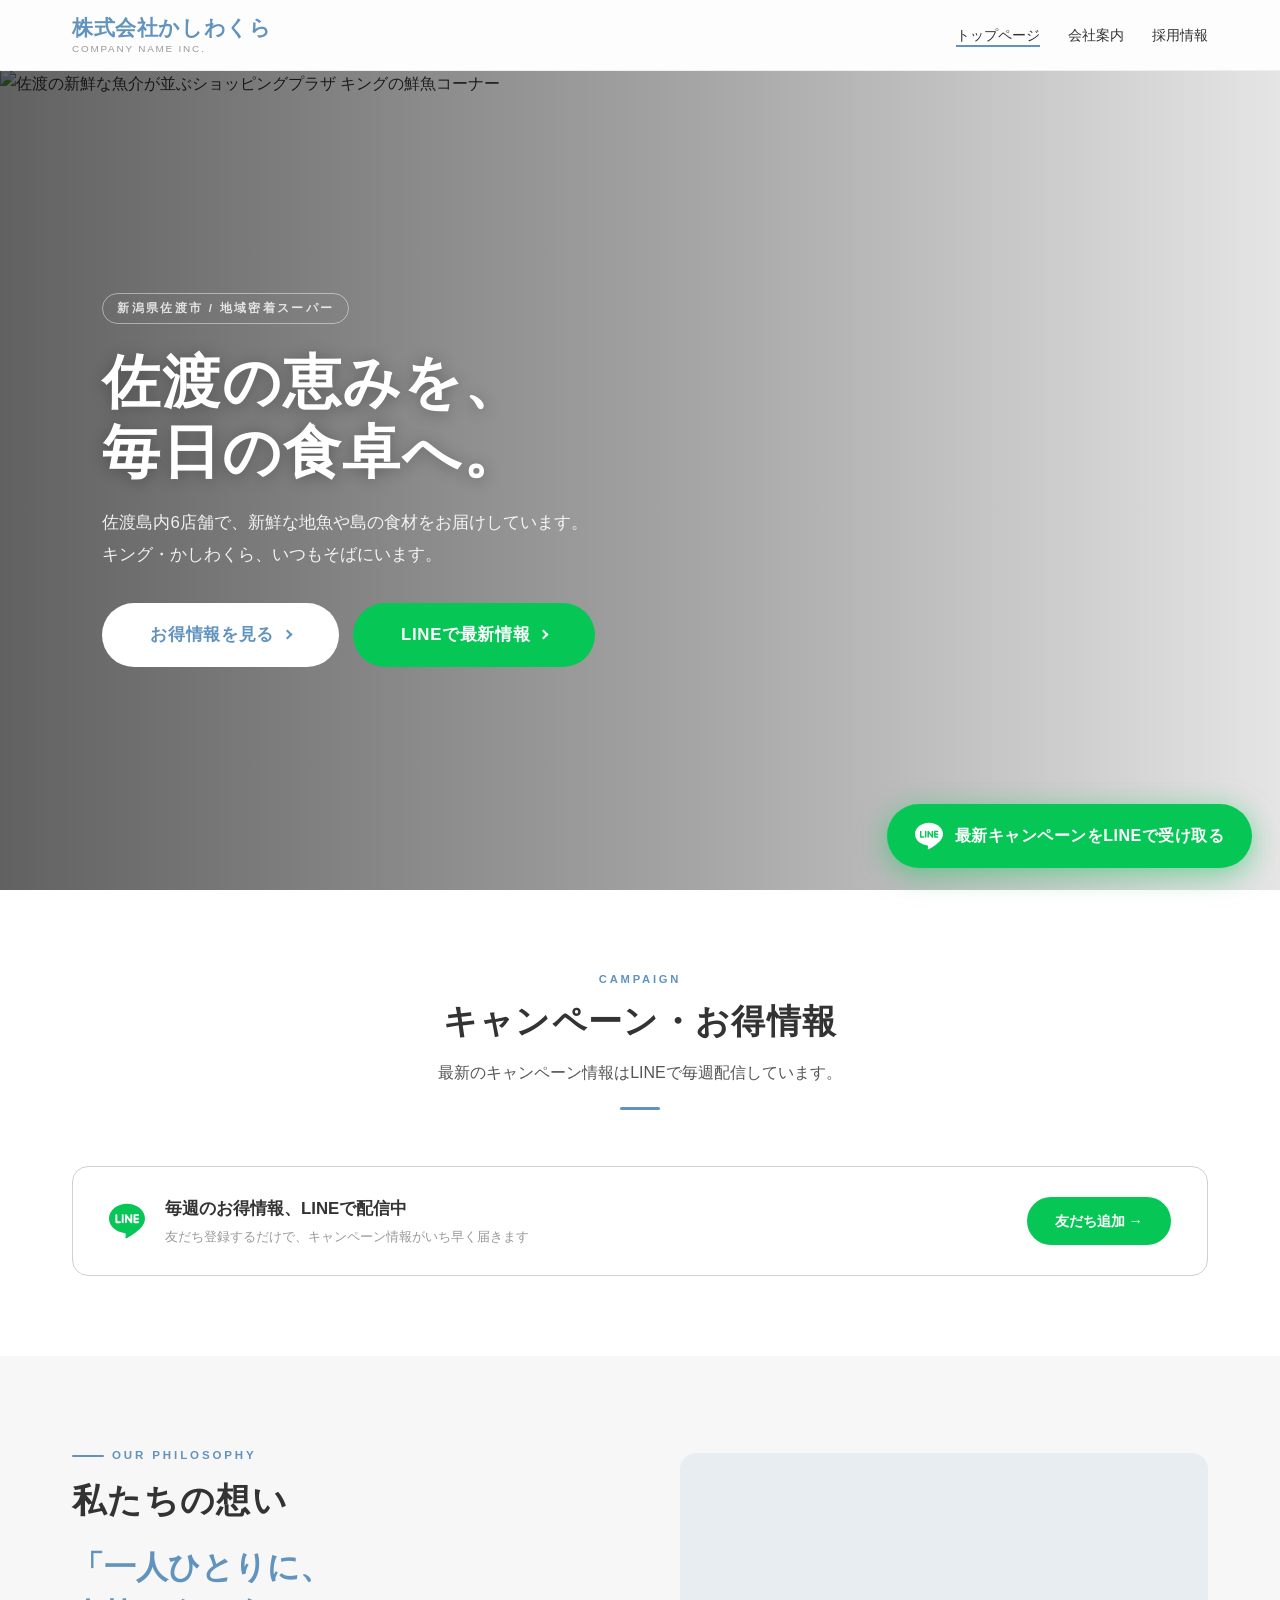
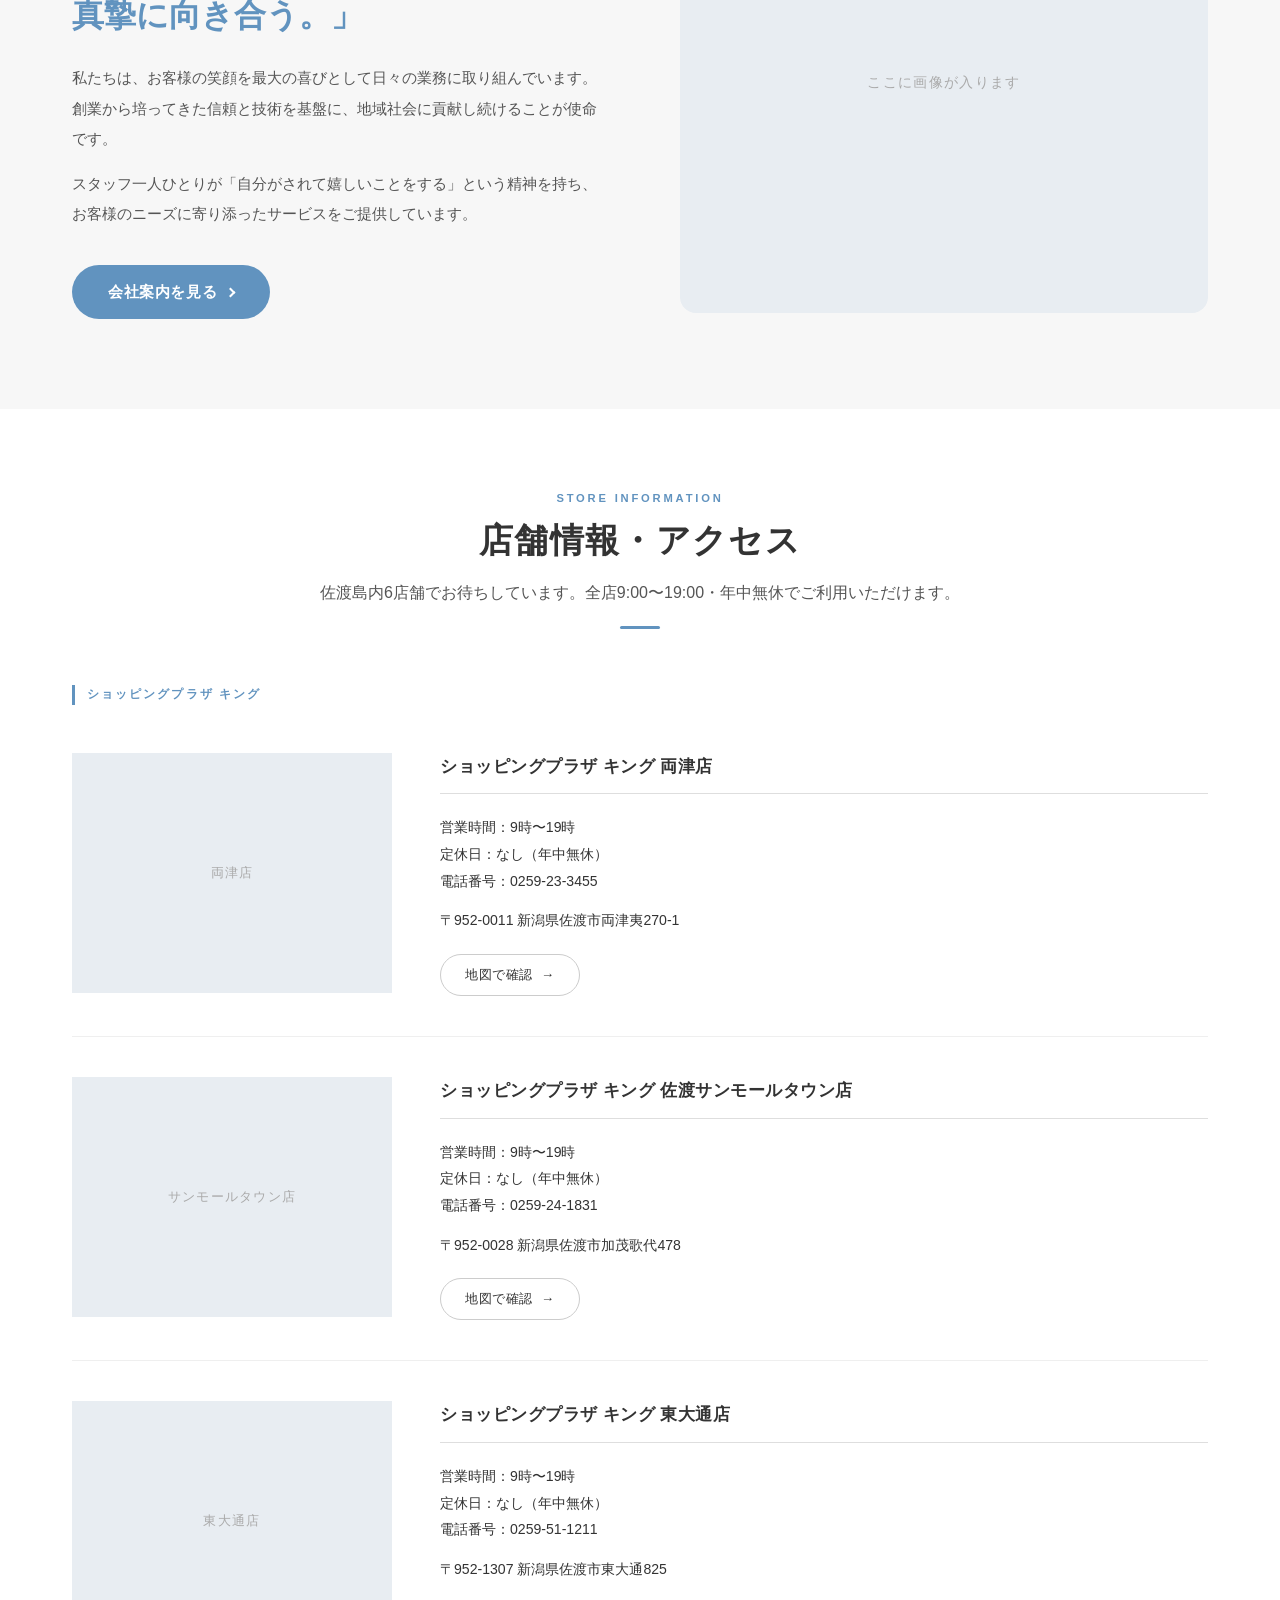
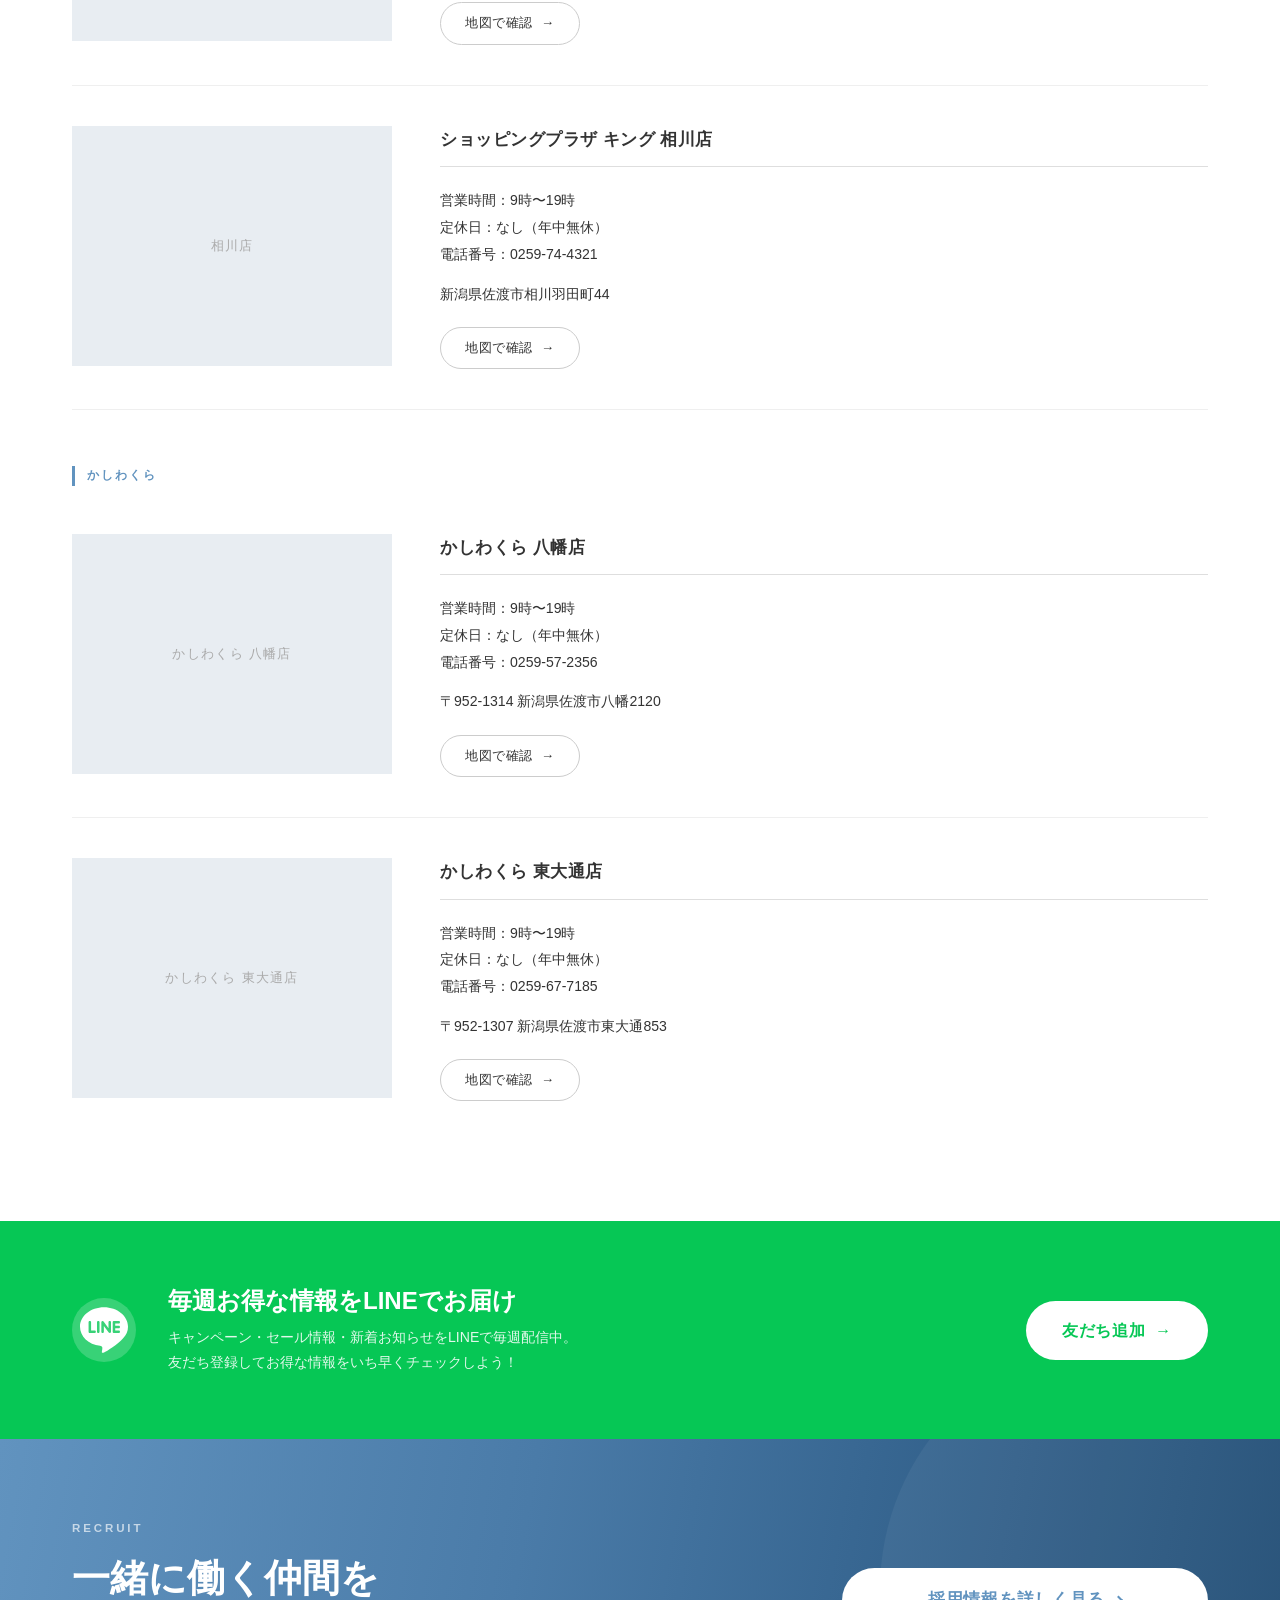
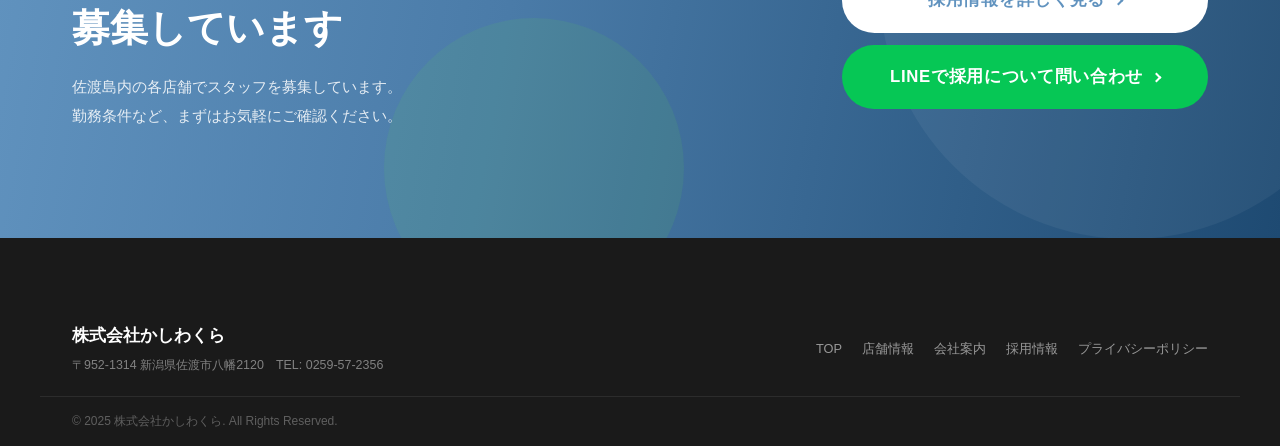
==== index.html @ ce8e6952 "Add files via upload" ====
<!DOCTYPE html>
<html lang="ja">
<head>
  <meta charset="UTF-8" />
  <meta name="viewport" content="width=device-width, initial-scale=1.0" />
  <meta name="description" content="株式会社かしわくら — 地域に根ざしたサービスをご提供しています。" />
  <title>株式会社かしわくら | TOPページ</title>
  <link rel="preconnect" href="https://fonts.googleapis.com" />
  <link rel="preconnect" href="https://fonts.gstatic.com" crossorigin />
  <link href="https://fonts.googleapis.com/css2?family=Noto+Sans+JP:wght@400;500;700;900&display=swap" rel="stylesheet" />
  <link rel="stylesheet" href="style.css" />
</head>
<body>

<!-- ===== HEADER ===== -->
<header id="header">
  <div class="header-inner">
    <a href="index.html" class="logo">
      <span class="logo-main">株式会社かしわくら</span>
      <span class="logo-sub">Company Name Inc.</span>
    </a>

    <nav>
      <ul class="nav-list">
        <li><a href="index.html" class="active">トップページ</a></li>
        <li><a href="company.html">会社案内</a></li>
        <li><a href="recruit.html">採用情報</a></li>
      </ul>
    </nav>

    <button class="hamburger" id="hamburger" aria-label="メニュー" aria-expanded="false">
      <span></span>
      <span></span>
      <span></span>
    </button>
  </div>
</header>

<!-- Mobile Menu -->
<div class="mobile-menu" id="mobileMenu">
  <ul>
    <li><a href="index.html">トップページ</a></li>
    <li><a href="company.html">会社案内</a></li>
    <li><a href="recruit.html">採用情報</a></li>
  </ul>
</div>


<!-- ===== HERO ===== -->
<section id="hero" aria-label="メインビジュアル">
  <div class="hero-bg">
    <img src="images/hero.jpg" alt="佐渡の新鮮な魚介が並ぶショッピングプラザ キングの鮮魚コーナー" />
  </div>
  <div class="hero-overlay"></div>
  <div class="hero-content">
    <div class="hero-text">
      <span class="hero-label">新潟県佐渡市 / 地域密着スーパー</span>
      <h1 class="hero-title">佐渡の恵みを、<br>毎日の食卓へ。</h1>
      <p class="hero-desc">
        佐渡島内6店舗で、新鮮な地魚や島の食材をお届けしています。<br>
        キング・かしわくら、いつもそばにいます。
      </p>
      <div class="hero-btns">
        <a href="#campaign" class="btn btn-white btn-lg">お得情報を見る <span class="chevron"></span></a>
        <a href="https://lin.ee/XRO5VTy" target="_blank" rel="noopener" class="btn btn-line-hero btn-lg">LINEで最新情報 <span class="chevron"></span></a>
      </div>
    </div>
  </div>
</section>


<!-- ===== CAMPAIGN ===== -->
<section id="campaign" class="section">
  <div class="container">
    <div class="section-header fade-in">
      <p class="section-title-en">Campaign</p>
      <h2 class="section-title">キャンペーン・お得情報</h2>
      <p class="section-lead">最新のキャンペーン情報はLINEで毎週配信しています。</p>
      <div class="divider"></div>
    </div>

    <!-- LINE誘導バナー -->
    <a href="https://lin.ee/XRO5VTy" target="_blank" rel="noopener" class="campaign-line-banner fade-in">
      <div class="campaign-line-banner-left">
        <svg width="36" height="36" viewBox="0 0 24 24" fill="#06C755"><path d="M19.365 9.863c.349 0 .63.285.63.631 0 .345-.281.63-.63.63H17.61v1.125h1.755c.349 0 .63.283.63.63 0 .344-.281.629-.63.629h-2.386c-.345 0-.627-.285-.627-.629V8.108c0-.345.282-.63.63-.63h2.386c.349 0 .63.285.63.63 0 .349-.281.63-.63.63H17.61v1.125h1.755zm-3.855 3.016c0 .27-.174.51-.432.596-.064.021-.133.031-.199.031-.211 0-.391-.09-.51-.25l-2.443-3.317v2.94c0 .344-.279.629-.631.629-.346 0-.626-.285-.626-.629V8.108c0-.27.173-.51.43-.595.06-.023.136-.033.194-.033.195 0 .375.104.495.254l2.462 3.33V8.108c0-.345.282-.63.63-.63.345 0 .63.285.63.63v4.771zm-5.741 0c0 .344-.282.629-.631.629-.345 0-.627-.285-.627-.629V8.108c0-.345.282-.63.627-.63.349 0 .631.285.631.63v4.771zm-2.466.629H4.917c-.345 0-.63-.285-.63-.629V8.108c0-.345.285-.63.63-.63.348 0 .63.285.63.63v4.141h1.756c.348 0 .629.283.629.63 0 .344-.281.629-.629.629M24 10.314C24 4.943 18.615.572 12 .572S0 4.943 0 10.314c0 4.811 4.27 8.842 10.035 9.608.391.082.923.258 1.058.59.12.301.079.766.038 1.08l-.164 1.02c-.045.301-.24 1.186 1.049.645 1.291-.539 6.916-4.078 9.436-6.975C23.176 14.393 24 12.458 24 10.314"/></svg>
        <div>
          <div class="campaign-line-banner-title">毎週のお得情報、LINEで配信中</div>
          <div class="campaign-line-banner-desc">友だち登録するだけで、キャンペーン情報がいち早く届きます</div>
        </div>
      </div>
      <div class="campaign-line-banner-btn">友だち追加 →</div>
    </a>

  </div>
</section>

<!-- ===== PHILOSOPHY ===== -->
<section id="philosophy" class="section" style="background: var(--bg);">
  <div class="container">
    <div class="philosophy-inner">
      <div class="philosophy-content fade-in-left">
        <p class="philosophy-label">Our Philosophy</p>
        <h2 class="section-title">私たちの想い</h2>
        <p class="philosophy-lead">
          <em>「一人ひとりに、</em><br>
          <em>真摯に向き合う。」</em>
        </p>
        <p class="philosophy-text">
          私たちは、お客様の笑顔を最大の喜びとして日々の業務に取り組んでいます。
          創業から培ってきた信頼と技術を基盤に、地域社会に貢献し続けることが使命です。
        </p>
        <p class="philosophy-text">
          スタッフ一人ひとりが「自分がされて嬉しいことをする」という精神を持ち、
          お客様のニーズに寄り添ったサービスをご提供しています。
        </p>
        <div style="margin-top:36px;">
          <a href="company.html" class="btn btn-primary">会社案内を見る <span class="chevron"></span></a>
        </div>
      </div>

      <div class="philosophy-image-box fade-in-right">
        <div class="philosophy-img-placeholder">
          <span>ここに画像が入ります</span>
        </div>
      </div>
    </div>
  </div>
</section>

<!-- ===== STORE INFO ===== -->
<section id="store" class="section" style="background: var(--bg-white);">
  <div class="container">
    <div class="section-header fade-in">
      <p class="section-title-en">Store Information</p>
      <h2 class="section-title">店舗情報・アクセス</h2>
      <p class="section-lead">佐渡島内6店舗でお待ちしています。全店9:00〜19:00・年中無休でご利用いただけます。</p>
      <div class="divider"></div>
    </div>

    <!-- ブランド見出し：キング -->
    <div class="store-brand-label fade-in">ショッピングプラザ キング</div>

    <!-- キング 両津店 -->
    <div class="store-row fade-in">
      <div class="store-row-photo">
        <div class="store-photo-placeholder" data-label="両津店"></div>
      </div>
      <div class="store-row-info">
        <h3 class="store-row-name">ショッピングプラザ キング 両津店</h3>
        <hr class="store-row-divider" />
        <div class="store-row-details">
          <p>営業時間：9時〜19時</p>
          <p>定休日：なし（年中無休）</p>
          <p>電話番号：<a href="tel:0259-23-3455">0259-23-3455</a></p>
        </div>
        <p class="store-row-address">〒952-0011 新潟県佐渡市両津夷270-1</p>
        <a href="https://maps.app.goo.gl/search/?q=ショッピングプラザキング両津店" target="_blank" rel="noopener" class="store-map-btn">地図で確認 &nbsp;→</a>
      </div>
    </div>

    <!-- キング 佐渡サンモールタウン店 -->
    <div class="store-row fade-in">
      <div class="store-row-photo">
        <div class="store-photo-placeholder" data-label="サンモールタウン店"></div>
      </div>
      <div class="store-row-info">
        <h3 class="store-row-name">ショッピングプラザ キング 佐渡サンモールタウン店</h3>
        <hr class="store-row-divider" />
        <div class="store-row-details">
          <p>営業時間：9時〜19時</p>
          <p>定休日：なし（年中無休）</p>
          <p>電話番号：<a href="tel:0259-24-1831">0259-24-1831</a></p>
        </div>
        <p class="store-row-address">〒952-0028 新潟県佐渡市加茂歌代478</p>
        <a href="https://maps.app.goo.gl/search/?q=ショッピングプラザキングサンモールタウン店" target="_blank" rel="noopener" class="store-map-btn">地図で確認 &nbsp;→</a>
      </div>
    </div>

    <!-- キング 東大通店 -->
    <div class="store-row fade-in">
      <div class="store-row-photo">
        <div class="store-photo-placeholder" data-label="東大通店"></div>
      </div>
      <div class="store-row-info">
        <h3 class="store-row-name">ショッピングプラザ キング 東大通店</h3>
        <hr class="store-row-divider" />
        <div class="store-row-details">
          <p>営業時間：9時〜19時</p>
          <p>定休日：なし（年中無休）</p>
          <p>電話番号：<a href="tel:0259-51-1211">0259-51-1211</a></p>
        </div>
        <p class="store-row-address">〒952-1307 新潟県佐渡市東大通825</p>
        <a href="https://maps.app.goo.gl/search/?q=ショッピングプラザキング東大通店" target="_blank" rel="noopener" class="store-map-btn">地図で確認 &nbsp;→</a>
      </div>
    </div>

    <!-- キング 相川店 -->
    <div class="store-row fade-in">
      <div class="store-row-photo">
        <div class="store-photo-placeholder" data-label="相川店"></div>
      </div>
      <div class="store-row-info">
        <h3 class="store-row-name">ショッピングプラザ キング 相川店</h3>
        <hr class="store-row-divider" />
        <div class="store-row-details">
          <p>営業時間：9時〜19時</p>
          <p>定休日：なし（年中無休）</p>
          <p>電話番号：<a href="tel:0259-74-4321">0259-74-4321</a></p>
        </div>
        <p class="store-row-address">新潟県佐渡市相川羽田町44</p>
        <a href="https://maps.app.goo.gl/search/?q=ショッピングプラザキング相川店" target="_blank" rel="noopener" class="store-map-btn">地図で確認 &nbsp;→</a>
      </div>
    </div>

    <!-- ブランド見出し：かしわくら -->
    <div class="store-brand-label fade-in" style="margin-top:56px;">かしわくら</div>

    <!-- かしわくら 八幡店 -->
    <div class="store-row fade-in">
      <div class="store-row-photo">
        <div class="store-photo-placeholder" data-label="かしわくら 八幡店"></div>
      </div>
      <div class="store-row-info">
        <h3 class="store-row-name">かしわくら 八幡店</h3>
        <hr class="store-row-divider" />
        <div class="store-row-details">
          <p>営業時間：9時〜19時</p>
          <p>定休日：なし（年中無休）</p>
          <p>電話番号：<a href="tel:0259-57-2356">0259-57-2356</a></p>
        </div>
        <p class="store-row-address">〒952-1314 新潟県佐渡市八幡2120</p>
        <a href="https://maps.app.goo.gl/search/?q=かしわくら佐渡市八幡" target="_blank" rel="noopener" class="store-map-btn">地図で確認 &nbsp;→</a>
      </div>
    </div>

    <!-- かしわくら 東大通店 -->
    <div class="store-row fade-in">
      <div class="store-row-photo">
        <div class="store-photo-placeholder" data-label="かしわくら 東大通店"></div>
      </div>
      <div class="store-row-info">
        <h3 class="store-row-name">かしわくら 東大通店</h3>
        <hr class="store-row-divider" />
        <div class="store-row-details">
          <p>営業時間：9時〜19時</p>
          <p>定休日：なし（年中無休）</p>
          <p>電話番号：<a href="tel:0259-67-7185">0259-67-7185</a></p>
        </div>
        <p class="store-row-address">〒952-1307 新潟県佐渡市東大通853</p>
        <a href="https://maps.app.goo.gl/search/?q=かしわくら佐渡市東大通" target="_blank" rel="noopener" class="store-map-btn">地図で確認 &nbsp;→</a>
      </div>
    </div>

  </div>
</section>

<!-- ===== LINE CTA ===== -->
<section id="line-cta" style="background:#06C755; padding:64px 0;">
  <div class="container">
    <div class="line-cta-inner fade-in">
      <div class="line-cta-icon">
        <svg width="48" height="48" viewBox="0 0 24 24" fill="#fff"><path d="M19.365 9.863c.349 0 .63.285.63.631 0 .345-.281.63-.63.63H17.61v1.125h1.755c.349 0 .63.283.63.63 0 .344-.281.629-.63.629h-2.386c-.345 0-.627-.285-.627-.629V8.108c0-.345.282-.63.63-.63h2.386c.349 0 .63.285.63.63 0 .349-.281.63-.63.63H17.61v1.125h1.755zm-3.855 3.016c0 .27-.174.51-.432.596-.064.021-.133.031-.199.031-.211 0-.391-.09-.51-.25l-2.443-3.317v2.94c0 .344-.279.629-.631.629-.346 0-.626-.285-.626-.629V8.108c0-.27.173-.51.43-.595.06-.023.136-.033.194-.033.195 0 .375.104.495.254l2.462 3.33V8.108c0-.345.282-.63.63-.63.345 0 .63.285.63.63v4.771zm-5.741 0c0 .344-.282.629-.631.629-.345 0-.627-.285-.627-.629V8.108c0-.345.282-.63.627-.63.349 0 .631.285.631.63v4.771zm-2.466.629H4.917c-.345 0-.63-.285-.63-.629V8.108c0-.345.285-.63.63-.63.348 0 .63.285.63.63v4.141h1.756c.348 0 .629.283.629.63 0 .344-.281.629-.629.629M24 10.314C24 4.943 18.615.572 12 .572S0 4.943 0 10.314c0 4.811 4.27 8.842 10.035 9.608.391.082.923.258 1.058.59.12.301.079.766.038 1.08l-.164 1.02c-.045.301-.24 1.186 1.049.645 1.291-.539 6.916-4.078 9.436-6.975C23.176 14.393 24 12.458 24 10.314"/></svg>
      </div>
      <div class="line-cta-content">
        <h2 class="line-cta-title">毎週お得な情報をLINEでお届け</h2>
        <p class="line-cta-desc">キャンペーン・セール情報・新着お知らせをLINEで毎週配信中。<br>友だち登録してお得な情報をいち早くチェックしよう！</p>
      </div>
      <a href="https://lin.ee/XRO5VTy" target="_blank" rel="noopener" class="line-cta-btn">
        友だち追加 &nbsp;→
      </a>
    </div>
  </div>
</section>

<!-- ===== RECRUIT (TOP) ===== -->
<section id="recruit-top">
  <div class="container">
    <div class="recruit-top-simple fade-in">
      <div>
        <p class="recruit-top-label">Recruit</p>
        <h2 class="recruit-top-title">一緒に働く仲間を<br>募集しています</h2>
        <p class="recruit-top-desc">
          佐渡島内の各店舗でスタッフを募集しています。<br>
          勤務条件など、まずはお気軽にご確認ください。
        </p>
      </div>
      <div class="recruit-top-btns">
        <a href="recruit.html" class="btn btn-white btn-lg">採用情報を詳しく見る <span class="chevron"></span></a>
        <a href="https://lin.ee/XRO5VTy" target="_blank" rel="noopener" class="btn btn-line-hero btn-lg">LINEで採用について問い合わせ <span class="chevron"></span></a>
      </div>
    </div>
  </div>
</section>

<!-- ===== FOOTER ===== -->
<footer id="footer">
  <div class="footer-simple">
    <div class="footer-simple-inner container">
      <div class="footer-simple-left">
        <span class="footer-logo-main">株式会社かしわくら</span>
        <span class="footer-simple-address">〒952-1314 新潟県佐渡市八幡2120　TEL: 0259-57-2356</span>
      </div>
      <nav class="footer-simple-nav">
        <a href="index.html">TOP</a>
        <a href="#store">店舗情報</a>
        <a href="company.html">会社案内</a>
        <a href="recruit.html">採用情報</a>
        <a href="#">プライバシーポリシー</a>
      </nav>
    </div>
    <div class="footer-simple-bottom container">
      <p>&copy; 2025 株式会社かしわくら. All Rights Reserved.</p>
    </div>
  </div>
</footer>

<!-- ===== 浮遊LINEボタン ===== -->
<a href="https://lin.ee/XRO5VTy" target="_blank" rel="noopener" class="float-line-btn" aria-label="LINEで最新キャンペーン情報を受け取る">
  <svg width="22" height="22" viewBox="0 0 24 24" fill="#fff"><path d="M19.365 9.863c.349 0 .63.285.63.631 0 .345-.281.63-.63.63H17.61v1.125h1.755c.349 0 .63.283.63.63 0 .344-.281.629-.63.629h-2.386c-.345 0-.627-.285-.627-.629V8.108c0-.345.282-.63.63-.63h2.386c.349 0 .63.285.63.63 0 .349-.281.63-.63.63H17.61v1.125h1.755zm-3.855 3.016c0 .27-.174.51-.432.596-.064.021-.133.031-.199.031-.211 0-.391-.09-.51-.25l-2.443-3.317v2.94c0 .344-.279.629-.631.629-.346 0-.626-.285-.626-.629V8.108c0-.27.173-.51.43-.595.06-.023.136-.033.194-.033.195 0 .375.104.495.254l2.462 3.33V8.108c0-.345.282-.63.63-.63.345 0 .63.285.63.63v4.771zm-5.741 0c0 .344-.282.629-.631.629-.345 0-.627-.285-.627-.629V8.108c0-.345.282-.63.627-.63.349 0 .631.285.631.63v4.771zm-2.466.629H4.917c-.345 0-.63-.285-.63-.629V8.108c0-.345.285-.63.63-.63.348 0 .63.285.63.63v4.141h1.756c.348 0 .629.283.629.63 0 .344-.281.629-.629.629M24 10.314C24 4.943 18.615.572 12 .572S0 4.943 0 10.314c0 4.811 4.27 8.842 10.035 9.608.391.082.923.258 1.058.59.12.301.079.766.038 1.08l-.164 1.02c-.045.301-.24 1.186 1.049.645 1.291-.539 6.916-4.078 9.436-6.975C23.176 14.393 24 12.458 24 10.314"/></svg>
  <span>最新キャンペーンをLINEで受け取る</span>
</a>

<script src="main.js"></script>
</body>
</html>
---- style.css ----
/* ===================================
   CSS Variables & Reset
=================================== */
:root {
  --primary: #6193bf;
  --primary-dark: #4a7ba8;
  --primary-light: #85afd0;
  --accent: #338df4;
  --accent-green: #62d847;
  --accent-green-dark: #4ab835;
  --bg: #f7f7f7;
  --bg-white: #ffffff;
  --bg-light: #fdfdfd;
  --text: #333333;
  --text-light: #555555;
  --text-muted: #999999;
  --border: #dedede;
  --border-light: #efefef;
  --radius: 8px;
  --radius-lg: 16px;
  --radius-pill: 40px;
  --shadow: 0 4px 20px rgba(0,0,0,0.08);
  --shadow-hover: 0 8px 36px rgba(0,0,0,0.14);
  --transition: 0.25s ease;
  --font: "Helvetica Neue", Arial, "Hiragino Kaku Gothic ProN", "Hiragino Sans", Meiryo, sans-serif;
  --max-w: 1200px;
}

*, *::before, *::after {
  box-sizing: border-box;
  margin: 0;
  padding: 0;
}

html {
  scroll-behavior: smooth;
  font-size: 16px;
}

body {
  font-family: var(--font);
  color: var(--text);
  background: var(--bg-white);
  line-height: 1.7;
  overflow-x: hidden;
}

img { max-width: 100%; height: auto; display: block; }
a { color: inherit; text-decoration: none; transition: opacity var(--transition); }
a:hover { opacity: 0.8; }
ul { list-style: none; }

/* ===================================
   Typography
=================================== */
.section-title {
  font-size: clamp(1.5rem, 4vw, 2.1rem);
  font-weight: 700;
  color: var(--text);
  letter-spacing: 0.04em;
  line-height: 1.35;
}

.section-title-en {
  display: block;
  font-size: 0.7rem;
  font-weight: 700;
  letter-spacing: 0.25em;
  color: var(--primary);
  text-transform: uppercase;
  margin-bottom: 10px;
}

.section-lead {
  font-size: 1rem;
  color: var(--text-light);
  margin-top: 14px;
  line-height: 1.9;
}

/* ===================================
   Layout Utilities
=================================== */
.container {
  max-width: var(--max-w);
  margin: 0 auto;
  padding: 0 32px;
}

.section { padding: 80px 0; }

.section-header {
  text-align: center;
  margin-bottom: 56px;
}

.section-header .divider {
  width: 40px;
  height: 3px;
  background: var(--primary);
  margin: 18px auto 0;
  border-radius: 2px;
}

/* Buttons */
.btn {
  display: inline-flex;
  align-items: center;
  justify-content: center;
  gap: 8px;
  padding: 14px 36px;
  border-radius: var(--radius-pill);
  font-size: 0.95rem;
  font-weight: 700;
  letter-spacing: 0.04em;
  cursor: pointer;
  border: none;
  transition: all var(--transition);
  font-family: var(--font);
}

.btn-primary {
  background: var(--primary);
  color: #fff;
}

.btn-primary:hover {
  background: var(--primary-dark);
  transform: translateY(-2px);
  box-shadow: 0 6px 20px rgba(97,147,191,0.4);
  opacity: 1;
}

.btn-accent {
  background: var(--accent);
  color: #fff;
}

.btn-accent:hover {
  background: #1a7ae0;
  transform: translateY(-2px);
  box-shadow: 0 6px 20px rgba(51,141,244,0.4);
  opacity: 1;
}

.btn-green {
  background: var(--accent-green);
  color: #fff;
}

.btn-green:hover {
  background: var(--accent-green-dark);
  transform: translateY(-2px);
  box-shadow: 0 6px 20px rgba(98,216,71,0.4);
  opacity: 1;
}

.btn-outline {
  background: transparent;
  color: var(--primary);
  border: 2px solid var(--primary);
}

.btn-outline:hover {
  background: var(--primary);
  color: #fff;
  opacity: 1;
}

.btn-white {
  background: #fff;
  color: var(--primary);
  font-weight: 700;
}

.btn-white:hover {
  background: #f0f4f8;
  opacity: 1;
  transform: translateY(-2px);
}

.btn-sm {
  padding: 10px 24px;
  font-size: 0.85rem;
}

.btn-lg {
  padding: 18px 48px;
  font-size: 1.05rem;
}

/* Arrow chevron */
.btn .chevron {
  display: inline-block;
  width: 7px;
  height: 7px;
  border-top: 2px solid currentColor;
  border-right: 2px solid currentColor;
  transform: rotate(45deg);
  margin-left: 2px;
  transition: transform var(--transition);
}

.btn:hover .chevron {
  transform: rotate(45deg) translate(2px, -2px);
}

/* ===================================
   Header / Navigation
=================================== */
#header {
  position: fixed;
  top: 0;
  left: 0;
  right: 0;
  z-index: 1000;
  background: rgba(253,253,253,0.96);
  backdrop-filter: blur(8px);
  -webkit-backdrop-filter: blur(8px);
  border-bottom: 1px solid var(--border-light);
  transition: box-shadow var(--transition);
}

#header.scrolled {
  box-shadow: 0 2px 16px rgba(0,0,0,0.1);
}

.header-inner {
  display: flex;
  align-items: center;
  justify-content: space-between;
  height: 70px;
  padding: 0 32px;
  max-width: var(--max-w);
  margin: 0 auto;
}

.logo {
  display: flex;
  flex-direction: column;
  line-height: 1.2;
  gap: 2px;
}

.logo-main {
  font-size: 1.3rem;
  font-weight: 800;
  color: var(--primary);
  letter-spacing: 0.03em;
}

.logo-sub {
  font-size: 0.62rem;
  color: var(--text-muted);
  letter-spacing: 0.18em;
  text-transform: uppercase;
}

.nav-list {
  display: flex;
  align-items: center;
  gap: 28px;
}

.nav-list a {
  font-size: 0.88rem;
  font-weight: 500;
  color: var(--text);
  position: relative;
  padding-bottom: 4px;
  white-space: nowrap;
}

.nav-list a::after {
  content: '';
  position: absolute;
  bottom: 0;
  left: 0;
  width: 0;
  height: 2px;
  background: var(--primary);
  transition: width var(--transition);
}

.nav-list a:hover::after,
.nav-list a.active::after {
  width: 100%;
}

.nav-list a:hover { opacity: 1; color: var(--primary-dark); }

.nav-contact-btn {
  background: var(--accent) !important;
  color: #fff !important;
  padding: 8px 20px;
  border-radius: var(--radius-pill);
  font-weight: 700 !important;
  font-size: 0.82rem !important;
}

.nav-contact-btn::after { display: none !important; }
.nav-contact-btn:hover { background: #1a7ae0 !important; opacity: 1 !important; }

/* Hamburger */
.hamburger {
  display: none;
  flex-direction: column;
  gap: 5px;
  cursor: pointer;
  padding: 4px;
  background: none;
  border: none;
}

.hamburger span {
  display: block;
  width: 24px;
  height: 2px;
  background: var(--primary);
  transition: all var(--transition);
  border-radius: 2px;
}

.hamburger.active span:nth-child(1) { transform: rotate(45deg) translate(5px, 5px); }
.hamburger.active span:nth-child(2) { opacity: 0; }
.hamburger.active span:nth-child(3) { transform: rotate(-45deg) translate(5px, -5px); }

/* Mobile Menu */
.mobile-menu {
  display: none;
  position: fixed;
  top: 70px;
  left: 0;
  right: 0;
  background: rgba(253,253,253,0.98);
  backdrop-filter: blur(8px);
  padding: 16px 24px 24px;
  border-bottom: 1px solid var(--border);
  z-index: 999;
}

.mobile-menu.open { display: block; }

.mobile-menu ul { display: flex; flex-direction: column; }

.mobile-menu a {
  display: block;
  padding: 14px 0;
  font-size: 0.95rem;
  font-weight: 500;
  color: var(--text);
  border-bottom: 1px solid var(--border-light);
}

/* Fixed side banner (desktop only) */
.side-banner {
  position: fixed;
  right: 0;
  top: 50%;
  transform: translateY(-50%);
  z-index: 500;
  display: flex;
  flex-direction: column;
  gap: 0;
}

.side-banner-item {
  writing-mode: vertical-rl;
  background: var(--primary);
  color: #fff;
  font-size: 0.72rem;
  font-weight: 700;
  letter-spacing: 0.15em;
  padding: 16px 10px;
  cursor: pointer;
  transition: background var(--transition);
  white-space: nowrap;
}

.side-banner-item:nth-child(2) { background: var(--accent-green); }
.side-banner-item:nth-child(3) { background: #333; }

.side-banner-item:hover { opacity: 0.85; }

/* ===================================
   Hero (Static)
=================================== */
#hero {
  position: relative;
  height: calc(100vh - 70px);
  min-height: 520px;
  max-height: 820px;
  overflow: hidden;
  margin-top: 70px;
}

.hero-bg {
  position: absolute;
  inset: 0;
}

.hero-bg img {
  width: 100%;
  height: 100%;
  object-fit: cover;
  object-position: center 40%;
  display: block;
}

.hero-overlay {
  position: absolute;
  inset: 0;
  background: linear-gradient(
    to right,
    rgba(0,0,0,0.62) 0%,
    rgba(0,0,0,0.35) 55%,
    rgba(0,0,0,0.1) 100%
  );
}

.hero-content {
  position: absolute;
  inset: 0;
  display: flex;
  align-items: center;
  padding: 0 8%;
}

.hero-text {
  color: #fff;
  max-width: 580px;
}

.hero-label {
  display: inline-block;
  font-size: 0.72rem;
  font-weight: 700;
  letter-spacing: 0.2em;
  color: rgba(255,255,255,0.8);
  border: 1px solid rgba(255,255,255,0.45);
  padding: 5px 14px;
  border-radius: var(--radius-pill);
  margin-bottom: 24px;
}

.hero-title {
  font-size: clamp(2rem, 5vw, 3.6rem);
  font-weight: 900;
  line-height: 1.2;
  margin-bottom: 20px;
  text-shadow: 0 2px 16px rgba(0,0,0,0.3);
  letter-spacing: 0.03em;
}

.hero-desc {
  font-size: clamp(0.88rem, 1.8vw, 1.05rem);
  line-height: 1.9;
  margin-bottom: 32px;
  opacity: 0.9;
}

.hero-btns {
  display: flex;
  gap: 14px;
  flex-wrap: wrap;
}

.btn-line-hero {
  background: #06C755;
  color: #fff;
  border: none;
}

.btn-line-hero:hover {
  background: #05b34c;
  transform: translateY(-2px);
  box-shadow: 0 6px 20px rgba(6,199,85,0.4);
  opacity: 1;
}

/* ===================================
   News Ticker (below hero)
=================================== */
.news-ticker {
  background: var(--primary);
  color: #fff;
  padding: 0;
  overflow: hidden;
}

.news-ticker-inner {
  display: flex;
  align-items: stretch;
  height: 48px;
}

.news-ticker-label {
  background: var(--primary-dark);
  padding: 0 24px;
  display: flex;
  align-items: center;
  font-size: 0.78rem;
  font-weight: 700;
  letter-spacing: 0.1em;
  white-space: nowrap;
  flex-shrink: 0;
}

.news-ticker-track {
  display: flex;
  align-items: center;
  padding: 0 24px;
  overflow: hidden;
  position: relative;
  flex: 1;
}

.news-ticker-text {
  font-size: 0.85rem;
  white-space: nowrap;
  animation: ticker 30s linear infinite;
}

@keyframes ticker {
  from { transform: translateX(100%); }
  to { transform: translateX(-100%); }
}

/* ===================================
   Campaign Section
=================================== */
#campaign {
  background: var(--bg-white);
  padding: 80px 0;
}

.campaign-grid {
  display: grid;
  grid-template-columns: repeat(3, 1fr);
  gap: 24px;
}

.campaign-card {
  position: relative;
  border-radius: var(--radius-lg);
  overflow: hidden;
  box-shadow: var(--shadow);
  transition: all var(--transition);
  display: flex;
  flex-direction: column;
  min-height: 300px;
}

.campaign-card:hover {
  transform: translateY(-6px);
  box-shadow: var(--shadow-hover);
}

.campaign-card.featured {
  grid-column: 1 / -1;
  flex-direction: row;
  min-height: 340px;
}

.campaign-card-image {
  flex: 1;
  min-height: 200px;
  display: flex;
  align-items: center;
  justify-content: center;
  font-size: 5rem;
  position: relative;
  overflow: hidden;
}

.campaign-card.featured .campaign-card-image {
  min-height: 340px;
  flex: 1.2;
}

.campaign-bg-1 { background: linear-gradient(135deg, #6193bf, #338df4, #85afd0); }
.campaign-bg-2 { background: linear-gradient(135deg, #4a9cc8, #6193bf); }
.campaign-bg-3 { background: linear-gradient(135deg, #338df4, #62d847); }

.campaign-image-overlay {
  position: absolute;
  inset: 0;
  background: rgba(0,0,0,0.12);
}

.campaign-card-body {
  background: var(--bg-white);
  padding: 28px;
  display: flex;
  flex-direction: column;
  justify-content: space-between;
  flex: 1;
}

.campaign-card.featured .campaign-card-body {
  flex: 0.8;
  padding: 40px 36px;
  justify-content: center;
  gap: 16px;
}

.campaign-badge {
  display: inline-block;
  background: var(--primary);
  color: #fff;
  font-size: 0.68rem;
  font-weight: 700;
  letter-spacing: 0.12em;
  padding: 4px 12px;
  border-radius: var(--radius-pill);
  margin-bottom: 10px;
  text-transform: uppercase;
}

.campaign-badge.green { background: var(--accent-green); }
.campaign-badge.blue { background: var(--accent); }

.campaign-card-title {
  font-size: 1.1rem;
  font-weight: 700;
  color: var(--text);
  line-height: 1.4;
  margin-bottom: 8px;
}

.campaign-card.featured .campaign-card-title { font-size: 1.6rem; }

.campaign-card-desc {
  font-size: 0.85rem;
  color: var(--text-light);
  line-height: 1.7;
  flex: 1;
  margin-bottom: 16px;
}

.campaign-period {
  font-size: 0.78rem;
  color: var(--text-muted);
  display: flex;
  align-items: center;
  gap: 6px;
}

.campaign-period::before {
  content: '📅';
  font-size: 0.85rem;
}

/* ===================================
   Philosophy / Concept Section
=================================== */
#philosophy {
  background: var(--bg);
  padding: 90px 0;
}

.philosophy-inner {
  display: grid;
  grid-template-columns: 1fr 1fr;
  gap: 80px;
  align-items: center;
}

.philosophy-label {
  font-size: 0.72rem;
  font-weight: 700;
  letter-spacing: 0.25em;
  color: var(--primary);
  text-transform: uppercase;
  margin-bottom: 12px;
  display: flex;
  align-items: center;
  gap: 8px;
}

.philosophy-label::before {
  content: '';
  display: inline-block;
  width: 32px;
  height: 2px;
  background: var(--primary);
  border-radius: 2px;
}

.philosophy-lead {
  font-size: clamp(1.4rem, 3vw, 2rem);
  font-weight: 800;
  line-height: 1.5;
  color: var(--text);
  margin: 20px 0 24px;
}

.philosophy-lead em {
  color: var(--primary);
  font-style: normal;
}

.philosophy-text {
  font-size: 0.95rem;
  line-height: 2;
  color: var(--text-light);
  margin-bottom: 14px;
}

.philosophy-values {
  display: grid;
  grid-template-columns: repeat(3, 1fr);
  gap: 16px;
  margin-top: 40px;
}

.value-item {
  background: var(--bg-white);
  border: 1.5px solid var(--border-light);
  border-radius: var(--radius-lg);
  padding: 24px 16px;
  text-align: center;
  transition: all var(--transition);
  box-shadow: var(--shadow);
}

.value-item:hover {
  border-color: var(--primary);
  transform: translateY(-4px);
  box-shadow: var(--shadow-hover);
}

.value-icon { font-size: 2rem; margin-bottom: 10px; }
.value-label { font-size: 0.82rem; font-weight: 700; color: var(--primary); margin-bottom: 6px; }
.value-desc { font-size: 0.78rem; color: var(--text-muted); line-height: 1.6; }

.philosophy-image-box {
  position: relative;
}

.philosophy-image-main {
  width: 100%;
  height: 460px;
  background: linear-gradient(135deg, #6193bf 0%, #338df4 50%, #62d847 100%);
  border-radius: var(--radius-lg);
  display: flex;
  align-items: center;
  justify-content: center;
  font-size: 7rem;
  box-shadow: var(--shadow-hover);
  position: relative;
  overflow: hidden;
}

.philosophy-image-main::after {
  content: '';
  position: absolute;
  inset: 0;
  background: url("data:image/svg+xml,%3Csvg width='40' height='40' viewBox='0 0 40 40' xmlns='http://www.w3.org/2000/svg'%3E%3Cg fill='%23ffffff' fill-opacity='0.06'%3E%3Ccircle cx='20' cy='20' r='3'/%3E%3C/g%3E%3C/svg%3E");
}

.philosophy-stat-card {
  position: absolute;
  background: var(--bg-white);
  border-radius: var(--radius);
  padding: 16px 20px;
  box-shadow: var(--shadow-hover);
  text-align: center;
  min-width: 120px;
}

.philosophy-stat-card.s1 { bottom: -16px; left: -20px; }
.philosophy-stat-card.s2 { top: -16px; right: -16px; }

.stat-number { font-size: 1.8rem; font-weight: 800; color: var(--primary); line-height: 1; }
.stat-unit { font-size: 0.85rem; font-weight: 700; color: var(--primary); }
.stat-label { font-size: 0.7rem; color: var(--text-muted); margin-top: 4px; }

/* ===================================
   Store / Access Section
=================================== */
#store {
  background: var(--bg-white);
  padding: 80px 0;
}

.store-grid {
  display: grid;
  grid-template-columns: 1fr 1fr;
  gap: 32px;
  align-items: start;
}

.store-card {
  background: var(--bg-white);
  border-radius: var(--radius-lg);
  overflow: hidden;
  box-shadow: var(--shadow);
  border: 1px solid var(--border-light);
}

.store-card-header {
  background: var(--primary);
  color: #fff;
  padding: 24px 28px;
}

.store-card-name {
  font-size: 1.15rem;
  font-weight: 700;
  margin-bottom: 4px;
}

.store-card-address {
  font-size: 0.82rem;
  opacity: 0.8;
}

.store-card-body { padding: 28px; }

.info-table {
  width: 100%;
  border-collapse: collapse;
}

.info-table tr { border-bottom: 1px solid var(--border-light); }
.info-table tr:last-child { border-bottom: none; }

.info-table th {
  width: 100px;
  padding: 12px 0;
  font-size: 0.82rem;
  color: var(--text-muted);
  font-weight: 500;
  text-align: left;
  vertical-align: top;
  padding-right: 12px;
}

.info-table td {
  padding: 12px 0;
  font-size: 0.88rem;
  color: var(--text);
  line-height: 1.6;
}

.badge-status {
  display: inline-block;
  font-size: 0.68rem;
  font-weight: 700;
  padding: 2px 9px;
  border-radius: var(--radius-pill);
  margin-left: 8px;
}

.badge-open { background: #e8f5e9; color: #2e7d32; }
.badge-closed { background: #fce4ec; color: #c62828; }

.map-box {
  background: linear-gradient(135deg, #e8f0f8 0%, #d0dce8 100%);
  border-radius: var(--radius-lg);
  overflow: hidden;
  min-height: 380px;
  display: flex;
  flex-direction: column;
  align-items: center;
  justify-content: center;
  gap: 12px;
  color: var(--primary);
  box-shadow: var(--shadow);
  border: 1px solid var(--border-light);
  position: relative;
}

.map-box-icon { font-size: 3.5rem; }
.map-box-text { font-size: 1rem; font-weight: 700; }
.map-box-sub { font-size: 0.82rem; color: var(--text-muted); text-align: center; line-height: 1.6; }

.map-btn {
  margin-top: 8px;
}

/* ===================================
   Recruit (TOP) Banner
=================================== */
#recruit-top {
  background: linear-gradient(100deg, var(--primary) 0%, var(--primary-dark) 40%, #1e4a72 100%);
  color: #fff;
  padding: 80px 0;
  position: relative;
  overflow: hidden;
}

#recruit-top::before {
  content: '';
  position: absolute;
  top: -100px;
  right: -100px;
  width: 500px;
  height: 500px;
  border-radius: 50%;
  background: rgba(255,255,255,0.05);
  pointer-events: none;
}

#recruit-top::after {
  content: '';
  position: absolute;
  bottom: -80px;
  left: 30%;
  width: 300px;
  height: 300px;
  border-radius: 50%;
  background: rgba(98,216,71,0.1);
  pointer-events: none;
}

.recruit-top-inner {
  display: grid;
  grid-template-columns: 1fr auto;
  gap: 48px;
  align-items: center;
}

.recruit-top-label {
  font-size: 0.72rem;
  font-weight: 700;
  letter-spacing: 0.25em;
  color: rgba(255,255,255,0.65);
  text-transform: uppercase;
  margin-bottom: 14px;
}

.recruit-top-title {
  font-size: clamp(1.6rem, 3.5vw, 2.4rem);
  font-weight: 800;
  line-height: 1.3;
  margin-bottom: 20px;
}

.recruit-top-desc {
  font-size: 0.95rem;
  line-height: 1.9;
  color: rgba(255,255,255,0.85);
  margin-bottom: 28px;
  max-width: 520px;
}

.recruit-tags {
  display: flex;
  flex-wrap: wrap;
  gap: 10px;
  margin-bottom: 32px;
}

.recruit-tag {
  background: rgba(255,255,255,0.15);
  color: #fff;
  border: 1px solid rgba(255,255,255,0.25);
  padding: 6px 18px;
  border-radius: var(--radius-pill);
  font-size: 0.82rem;
  font-weight: 600;
  backdrop-filter: blur(4px);
}

.recruit-top-cta {
  display: flex;
  flex-direction: column;
  align-items: center;
  gap: 16px;
  flex-shrink: 0;
  padding: 32px 40px;
  background: rgba(255,255,255,0.08);
  border: 1px solid rgba(255,255,255,0.2);
  border-radius: var(--radius-lg);
  text-align: center;
  backdrop-filter: blur(4px);
}

.recruit-top-cta-text {
  font-size: 0.82rem;
  color: rgba(255,255,255,0.75);
  line-height: 1.6;
}

/* ===================================
   Footer
=================================== */
#footer {
  background: #222;
  color: rgba(255,255,255,0.8);
  padding: 56px 0 0;
}

.footer-inner {
  display: grid;
  grid-template-columns: 2fr 1fr 1fr;
  gap: 48px;
  padding-bottom: 48px;
  border-bottom: 1px solid rgba(255,255,255,0.1);
}

.footer-logo-main { font-size: 1.3rem; font-weight: 800; color: #fff; }
.footer-logo-sub { font-size: 0.6rem; color: rgba(255,255,255,0.45); letter-spacing: 0.15em; text-transform: uppercase; }

.footer-desc {
  font-size: 0.82rem;
  color: rgba(255,255,255,0.55);
  line-height: 1.8;
  margin-top: 14px;
  max-width: 280px;
}

.footer-col-title {
  font-size: 0.75rem;
  font-weight: 700;
  letter-spacing: 0.15em;
  text-transform: uppercase;
  color: var(--primary-light);
  margin-bottom: 16px;
}

.footer-links { display: flex; flex-direction: column; gap: 10px; }

.footer-links a {
  font-size: 0.82rem;
  color: rgba(255,255,255,0.65);
  display: flex;
  align-items: center;
  gap: 6px;
  transition: color var(--transition);
}

.footer-links a::before { content: '›'; color: var(--primary); font-size: 1rem; }

.footer-links a:hover { color: #fff; opacity: 1; }

.footer-bottom {
  padding: 18px 0;
  text-align: center;
  font-size: 0.78rem;
  color: rgba(255,255,255,0.35);
}

/* ===================================
   Page Hero (sub pages)
=================================== */
.page-hero {
  background: linear-gradient(130deg, var(--primary-dark) 0%, var(--primary) 50%, #4a9cc8 100%);
  color: #fff;
  padding: 110px 0 70px;
  text-align: center;
  position: relative;
  overflow: hidden;
}

.page-hero::before {
  content: '';
  position: absolute;
  inset: 0;
  background: url("data:image/svg+xml,%3Csvg width='40' height='40' viewBox='0 0 40 40' xmlns='http://www.w3.org/2000/svg'%3E%3Ccircle cx='20' cy='20' r='2' fill='%23ffffff' fill-opacity='0.05'/%3E%3C/svg%3E");
}

.breadcrumb {
  display: flex;
  align-items: center;
  justify-content: center;
  gap: 8px;
  font-size: 0.78rem;
  color: rgba(255,255,255,0.6);
  margin-bottom: 20px;
}

.breadcrumb a { color: rgba(255,255,255,0.6); }
.breadcrumb a:hover { color: #fff; }
.breadcrumb-sep { opacity: 0.4; }

.page-hero-title { font-size: clamp(1.8rem, 4.5vw, 2.8rem); font-weight: 800; letter-spacing: 0.04em; }
.page-hero-en { font-size: 0.8rem; letter-spacing: 0.28em; color: rgba(255,255,255,0.65); text-transform: uppercase; margin-top: 10px; }

/* ===================================
   Company Page
=================================== */
.overview-section { background: var(--bg-white); padding: 80px 0; }

.overview-grid {
  display: grid;
  grid-template-columns: 1fr 1fr;
  gap: 72px;
  align-items: center;
  margin-bottom: 60px;
}

.overview-image {
  height: 380px;
  background: linear-gradient(135deg, #6193bf, #338df4);
  border-radius: var(--radius-lg);
  display: flex;
  align-items: center;
  justify-content: center;
  font-size: 6rem;
  box-shadow: var(--shadow-hover);
  position: relative;
  overflow: hidden;
}

.overview-image::after {
  content: '';
  position: absolute;
  inset: 0;
  background: url("data:image/svg+xml,%3Csvg width='40' height='40' viewBox='0 0 40 40' xmlns='http://www.w3.org/2000/svg'%3E%3Ccircle cx='20' cy='20' r='1.5' fill='%23ffffff' fill-opacity='0.12'/%3E%3C/svg%3E");
}

.overview-text h3 {
  font-size: 1.4rem;
  font-weight: 700;
  color: var(--text);
  margin-bottom: 18px;
  line-height: 1.45;
}

.overview-text p {
  font-size: 0.93rem;
  color: var(--text-light);
  line-height: 2;
  margin-bottom: 14px;
}

/* Company table */
.company-table-section { background: var(--bg); padding: 80px 0; }

.company-table {
  width: 100%;
  border-collapse: collapse;
  background: var(--bg-white);
  border-radius: var(--radius-lg);
  overflow: hidden;
  box-shadow: var(--shadow);
}

.company-table tr { border-bottom: 1px solid var(--border-light); }
.company-table tr:last-child { border-bottom: none; }

.company-table th {
  width: 220px;
  padding: 20px 28px;
  background: var(--primary);
  color: rgba(255,255,255,0.95);
  font-weight: 600;
  font-size: 0.88rem;
  text-align: left;
  vertical-align: top;
}

.company-table td {
  padding: 20px 28px;
  font-size: 0.9rem;
  color: var(--text);
  line-height: 1.8;
  vertical-align: top;
}

/* History / Timeline */
.history-section { padding: 80px 0; background: var(--bg-white); }

.timeline {
  position: relative;
  max-width: 700px;
  margin: 0 auto;
}

.timeline::before {
  content: '';
  position: absolute;
  left: 116px;
  top: 0;
  bottom: 0;
  width: 2px;
  background: var(--border);
}

.timeline-item {
  display: flex;
  gap: 40px;
  padding: 22px 0;
  position: relative;
}

.timeline-year {
  width: 116px;
  flex-shrink: 0;
  font-size: 0.88rem;
  font-weight: 700;
  color: var(--primary);
  text-align: right;
  padding-top: 2px;
}

.timeline-dot {
  position: absolute;
  left: 109px;
  top: 26px;
  width: 14px;
  height: 14px;
  border-radius: 50%;
  background: var(--primary);
  border: 3px solid var(--bg-white);
  box-shadow: 0 0 0 2px var(--primary);
}

.timeline-body { padding-left: 30px; }

.timeline-event {
  font-size: 0.95rem;
  font-weight: 600;
  color: var(--text);
  margin-bottom: 4px;
}

.timeline-desc { font-size: 0.82rem; color: var(--text-muted); }

/* ===================================
   Recruit Page
=================================== */
.recruit-intro-section { padding: 70px 0; background: var(--bg-white); }

.recruit-intro-inner {
  max-width: 760px;
  margin: 0 auto;
  text-align: center;
}

.recruit-intro-title {
  font-size: clamp(1.4rem, 3vw, 1.9rem);
  font-weight: 700;
  color: var(--text);
  margin-bottom: 20px;
}

.recruit-intro-text {
  font-size: 0.95rem;
  line-height: 2;
  color: var(--text-light);
}

/* Appeal points */
.appeal-section { padding: 80px 0; background: var(--bg); }

.appeal-grid {
  display: grid;
  grid-template-columns: repeat(3, 1fr);
  gap: 20px;
  margin-top: 48px;
}

.appeal-card {
  background: var(--bg-white);
  border: 1.5px solid var(--border-light);
  border-radius: var(--radius-lg);
  padding: 32px 24px;
  text-align: center;
  box-shadow: var(--shadow);
  transition: all var(--transition);
  position: relative;
  overflow: hidden;
}

.appeal-card::before {
  content: '';
  position: absolute;
  top: 0;
  left: 0;
  right: 0;
  height: 4px;
  background: var(--primary);
}

.appeal-card:nth-child(2)::before { background: var(--accent); }
.appeal-card:nth-child(3)::before { background: var(--accent-green); }

.appeal-card:hover {
  transform: translateY(-5px);
  box-shadow: var(--shadow-hover);
}

.appeal-num {
  font-size: 2.5rem;
  font-weight: 900;
  color: var(--primary);
  line-height: 1;
  opacity: 0.15;
  position: absolute;
  top: 12px;
  right: 16px;
}

.appeal-icon { font-size: 2.4rem; margin-bottom: 14px; }
.appeal-title { font-size: 1rem; font-weight: 700; color: var(--text); margin-bottom: 12px; }
.appeal-text { font-size: 0.85rem; color: var(--text-light); line-height: 1.8; }

/* Job Listings */
.jobs-section { padding: 80px 0; background: var(--bg-white); }

.job-card {
  background: var(--bg-white);
  border-radius: var(--radius-lg);
  overflow: hidden;
  box-shadow: var(--shadow);
  margin-bottom: 28px;
  border: 1px solid var(--border-light);
  transition: all var(--transition);
}

.job-card:hover { box-shadow: var(--shadow-hover); }

.job-header {
  background: var(--primary);
  color: #fff;
  padding: 22px 32px;
  display: flex;
  align-items: center;
  justify-content: space-between;
}

.job-title { font-size: 1.15rem; font-weight: 700; }

.job-badge {
  background: rgba(255,255,255,0.2);
  color: #fff;
  font-size: 0.72rem;
  font-weight: 700;
  padding: 4px 14px;
  border-radius: var(--radius-pill);
  border: 1px solid rgba(255,255,255,0.3);
}

.job-body { padding: 28px 32px; }

.job-table { width: 100%; border-collapse: collapse; }
.job-table tr { border-bottom: 1px solid var(--border-light); }
.job-table tr:last-child { border-bottom: none; }

.job-table th {
  width: 140px;
  padding: 12px 0;
  color: var(--text-muted);
  font-weight: 500;
  font-size: 0.82rem;
  text-align: left;
  vertical-align: top;
  padding-right: 12px;
}

.job-table td {
  padding: 12px 0;
  font-size: 0.88rem;
  color: var(--text);
  line-height: 1.7;
}

.job-footer {
  padding: 16px 32px 28px;
  display: flex;
  justify-content: flex-end;
  border-top: 1px solid var(--border-light);
}

/* Application form */
.form-section { padding: 80px 0; background: var(--bg); }

.form-container {
  max-width: 720px;
  margin: 0 auto;
  background: var(--bg-white);
  border-radius: var(--radius-lg);
  padding: 48px;
  box-shadow: var(--shadow);
}

.form-title {
  font-size: 1.3rem;
  font-weight: 700;
  color: var(--text);
  margin-bottom: 8px;
}

.form-subtitle {
  font-size: 0.85rem;
  color: var(--text-muted);
  margin-bottom: 36px;
  padding-bottom: 28px;
  border-bottom: 1px solid var(--border-light);
}

.form-group { margin-bottom: 22px; }

.form-label {
  display: block;
  font-size: 0.88rem;
  font-weight: 600;
  color: var(--text);
  margin-bottom: 8px;
}

.form-label .req {
  background: #e53935;
  color: #fff;
  font-size: 0.65rem;
  font-weight: 700;
  padding: 2px 7px;
  border-radius: 3px;
  margin-left: 6px;
  vertical-align: middle;
}

.form-label .opt {
  background: var(--border);
  color: var(--text-muted);
  font-size: 0.65rem;
  font-weight: 700;
  padding: 2px 7px;
  border-radius: 3px;
  margin-left: 6px;
  vertical-align: middle;
}

.form-input,
.form-select,
.form-textarea {
  width: 100%;
  padding: 12px 16px;
  border: 1.5px solid var(--border);
  border-radius: var(--radius);
  font-family: var(--font);
  font-size: 0.93rem;
  color: var(--text);
  background: var(--bg-white);
  transition: border-color var(--transition), box-shadow var(--transition);
  outline: none;
  -webkit-appearance: none;
}

.form-input:focus,
.form-select:focus,
.form-textarea:focus {
  border-color: var(--primary);
  box-shadow: 0 0 0 3px rgba(97,147,191,0.15);
}

.form-textarea { resize: vertical; min-height: 130px; }

.form-row { display: grid; grid-template-columns: 1fr 1fr; gap: 16px; }

.form-note { font-size: 0.78rem; color: var(--text-muted); margin-top: 5px; }

.privacy-block {
  background: var(--bg);
  border-radius: var(--radius);
  padding: 18px 20px;
  display: flex;
  align-items: flex-start;
  gap: 12px;
  margin-bottom: 28px;
}

.privacy-block input[type="checkbox"] {
  width: 17px;
  height: 17px;
  margin-top: 2px;
  flex-shrink: 0;
  accent-color: var(--primary);
  cursor: pointer;
}

.privacy-block label {
  font-size: 0.83rem;
  color: var(--text-light);
  line-height: 1.7;
  cursor: pointer;
}

.privacy-block a { color: var(--primary); text-decoration: underline; }

.form-submit { text-align: center; }

/* ===================================
   Animations
=================================== */
.fade-in {
  opacity: 0;
  transform: translateY(20px);
  transition: opacity 0.5s ease, transform 0.5s ease;
}

.fade-in.visible { opacity: 1; transform: translateY(0); }

.fade-in-left {
  opacity: 0;
  transform: translateX(-20px);
  transition: opacity 0.5s ease, transform 0.5s ease;
}

.fade-in-left.visible { opacity: 1; transform: translateX(0); }

.fade-in-right {
  opacity: 0;
  transform: translateX(20px);
  transition: opacity 0.5s ease, transform 0.5s ease;
}

.fade-in-right.visible { opacity: 1; transform: translateX(0); }

.stagger > *:nth-child(1) { transition-delay: 0.05s; }
.stagger > *:nth-child(2) { transition-delay: 0.12s; }
.stagger > *:nth-child(3) { transition-delay: 0.19s; }
.stagger > *:nth-child(4) { transition-delay: 0.26s; }
.stagger > *:nth-child(5) { transition-delay: 0.33s; }
.stagger > *:nth-child(6) { transition-delay: 0.40s; }

/* ===================================
   Store Row (reference: ダスキン播磨スタイル)
=================================== */
.store-row {
  display: grid;
  grid-template-columns: 320px 1fr;
  gap: 48px;
  align-items: flex-start;
  padding: 40px 0;
  border-bottom: 1px solid var(--border-light);
}

.store-row:last-of-type {
  border-bottom: none;
  margin-top: 0 !important;
}

.store-row-photo {
  width: 100%;
  aspect-ratio: 4 / 3;
  overflow: hidden;
  flex-shrink: 0;
}

.store-row-photo img {
  width: 100%;
  height: 100%;
  object-fit: cover;
  display: block;
}

/* プレースホルダー（写真差し替え前） */
.store-photo-placeholder {
  width: 100%;
  height: 100%;
  background: #e8edf2;
  min-height: 220px;
  position: relative;
}

.store-photo-placeholder::after {
  content: '店舗写真';
  position: absolute;
  inset: 0;
  display: flex;
  align-items: center;
  justify-content: center;
  font-size: 0.8rem;
  color: #aaa;
  letter-spacing: 0.1em;
}

.store-row-name {
  font-size: 1.05rem;
  font-weight: 700;
  color: var(--text);
  letter-spacing: 0.03em;
  margin-bottom: 12px;
}

.store-row-divider {
  border: none;
  border-top: 1px solid var(--border);
  margin: 0 0 20px;
}

.store-row-details {
  margin-bottom: 14px;
}

.store-row-details p {
  font-size: 0.88rem;
  color: var(--text);
  line-height: 1.9;
  margin: 0;
}

.store-row-details a {
  color: var(--text);
  text-decoration: none;
}

.store-row-details a:hover {
  color: var(--primary);
  opacity: 1;
}

.store-row-address {
  font-size: 0.88rem;
  color: var(--text);
  line-height: 1.8;
  margin-bottom: 20px;
}

.store-map-btn {
  display: inline-flex;
  align-items: center;
  gap: 4px;
  padding: 9px 24px;
  border: 1px solid #ccc;
  border-radius: var(--radius-pill);
  font-size: 0.82rem;
  color: var(--text);
  background: #fff;
  letter-spacing: 0.04em;
  transition: all var(--transition);
  text-decoration: none;
}

.store-map-btn:hover {
  border-color: var(--primary);
  color: var(--primary);
  opacity: 1;
}

/* ===================================
   Campaign LINE Banner
=================================== */
.campaign-line-banner {
  display: flex;
  align-items: center;
  justify-content: space-between;
  gap: 24px;
  padding: 28px 36px;
  border: 1.5px solid #d0d0d0;
  border-radius: var(--radius-lg);
  background: var(--bg-white);
  text-decoration: none;
  transition: all var(--transition);
  flex-wrap: wrap;
}

.campaign-line-banner:hover {
  border-color: #06C755;
  box-shadow: 0 4px 20px rgba(6,199,85,0.12);
  opacity: 1;
}

.campaign-line-banner-left {
  display: flex;
  align-items: center;
  gap: 20px;
  flex: 1;
  min-width: 0;
}

.campaign-line-banner-title {
  font-size: 1.05rem;
  font-weight: 700;
  color: var(--text);
  margin-bottom: 4px;
}

.campaign-line-banner-desc {
  font-size: 0.84rem;
  color: var(--text-muted);
  line-height: 1.5;
}

.campaign-line-banner-btn {
  flex-shrink: 0;
  padding: 12px 28px;
  background: #06C755;
  color: #fff;
  font-size: 0.9rem;
  font-weight: 700;
  border-radius: var(--radius-pill);
  white-space: nowrap;
}

@media (max-width: 600px) {
  .campaign-line-banner { padding: 20px 24px; }
  .campaign-line-banner-btn { width: 100%; text-align: center; }
}

/* ===================================
   Philosophy image placeholder
=================================== */
.philosophy-img-placeholder {
  width: 100%;
  height: 460px;
  background: #e8edf2;
  border-radius: var(--radius-lg);
  display: flex;
  align-items: center;
  justify-content: center;
  color: #aaa;
  font-size: 0.85rem;
  letter-spacing: 0.1em;
}

/* ===================================
   Recruit top (simple)
=================================== */
.recruit-top-simple {
  display: flex;
  align-items: center;
  justify-content: space-between;
  gap: 48px;
  flex-wrap: wrap;
}

.recruit-top-btns {
  display: flex;
  flex-direction: column;
  gap: 12px;
  flex-shrink: 0;
}

.btn-outline-white {
  background: transparent;
  color: #fff;
  border: 2px solid rgba(255,255,255,0.5);
}

.btn-outline-white:hover {
  background: rgba(255,255,255,0.12);
  border-color: #fff;
  opacity: 1;
}

@media (max-width: 768px) {
  .recruit-top-simple { flex-direction: column; text-align: center; }
  .recruit-top-btns { width: 100%; }
  .recruit-top-btns .btn { width: 100%; justify-content: center; }
}

/* ===================================
   Store Brand Label
=================================== */
.store-brand-label {
  font-size: 0.72rem;
  font-weight: 700;
  letter-spacing: 0.18em;
  text-transform: uppercase;
  color: var(--primary);
  border-left: 3px solid var(--primary);
  padding-left: 12px;
  margin-bottom: 8px;
}

/* Store photo placeholder with label */
.store-photo-placeholder::after {
  content: attr(data-label);
}

/* ===================================
   LINE CTA Section
=================================== */
.line-cta-inner {
  display: flex;
  align-items: center;
  gap: 32px;
  flex-wrap: wrap;
}

.line-cta-icon {
  flex-shrink: 0;
  width: 64px;
  height: 64px;
  background: rgba(255,255,255,0.2);
  border-radius: 50%;
  display: flex;
  align-items: center;
  justify-content: center;
}

.line-cta-content {
  flex: 1;
  min-width: 240px;
}

.line-cta-title {
  font-size: clamp(1.1rem, 2.5vw, 1.5rem);
  font-weight: 800;
  color: #fff;
  margin-bottom: 8px;
  line-height: 1.3;
}

.line-cta-desc {
  font-size: 0.88rem;
  color: rgba(255,255,255,0.88);
  line-height: 1.8;
}

.line-cta-btn {
  flex-shrink: 0;
  display: inline-flex;
  align-items: center;
  padding: 16px 36px;
  background: #fff;
  color: #06C755;
  font-size: 1rem;
  font-weight: 800;
  border-radius: var(--radius-pill);
  letter-spacing: 0.04em;
  transition: all var(--transition);
  text-decoration: none;
  white-space: nowrap;
}

.line-cta-btn:hover {
  background: #f0fdf4;
  transform: translateY(-2px);
  box-shadow: 0 6px 20px rgba(0,0,0,0.15);
  opacity: 1;
}

@media (max-width: 768px) {
  .line-cta-inner { flex-direction: column; text-align: center; gap: 20px; }
  .line-cta-content { min-width: unset; }
}

/* ===================================
   Footer Simple
=================================== */
#footer {
  background: #1a1a1a;
  color: rgba(255,255,255,0.7);
}

.footer-simple-inner {
  display: flex;
  align-items: center;
  justify-content: space-between;
  gap: 24px;
  padding-top: 28px;
  padding-bottom: 20px;
  flex-wrap: wrap;
  border-bottom: 1px solid rgba(255,255,255,0.08);
}

.footer-simple-left {
  display: flex;
  flex-direction: column;
  gap: 4px;
}

.footer-simple-left .footer-logo-main {
  font-size: 1.05rem;
  font-weight: 800;
  color: #fff;
}

.footer-simple-address {
  font-size: 0.78rem;
  color: rgba(255,255,255,0.45);
}

.footer-simple-nav {
  display: flex;
  align-items: center;
  gap: 20px;
  flex-wrap: wrap;
}

.footer-simple-nav a {
  font-size: 0.8rem;
  color: rgba(255,255,255,0.55);
  transition: color var(--transition);
  text-decoration: none;
}

.footer-simple-nav a:hover {
  color: #fff;
  opacity: 1;
}

.footer-simple-bottom {
  padding-top: 14px;
  padding-bottom: 14px;
  font-size: 0.75rem;
  color: rgba(255,255,255,0.3);
}

/* ===================================
   Floating LINE Button
=================================== */
.float-line-btn {
  position: fixed;
  bottom: 32px;
  right: 28px;
  z-index: 800;
  display: flex;
  align-items: center;
  gap: 12px;
  background: #06C755;
  color: #fff;
  font-size: 1rem;
  font-weight: 800;
  padding: 18px 28px;
  border-radius: var(--radius-pill);
  box-shadow: 0 6px 28px rgba(6,199,85,0.5);
  text-decoration: none;
  transition: all var(--transition);
  white-space: nowrap;
  letter-spacing: 0.03em;
}

.float-line-btn svg {
  width: 28px;
  height: 28px;
  flex-shrink: 0;
}

.float-line-btn:hover {
  background: #05b34c;
  transform: translateY(-4px);
  box-shadow: 0 12px 36px rgba(6,199,85,0.6);
  opacity: 1;
}

/* モバイルはアイコンのみ表示 */
@media (max-width: 600px) {
  .float-line-btn span { display: none; }
  .float-line-btn {
    width: 60px;
    height: 60px;
    border-radius: 50%;
    padding: 0;
    justify-content: center;
    bottom: 20px;
    right: 16px;
  }
  .float-line-btn svg { width: 30px; height: 30px; }
}

/* ===================================
   Responsive
=================================== */
@media (max-width: 1024px) {
  .philosophy-inner { grid-template-columns: 1fr; gap: 48px; }
  .philosophy-values { grid-template-columns: repeat(3, 1fr); }
  .footer-inner { grid-template-columns: 1fr 1fr; }
  .side-banner { display: none; }
  .recruit-top-inner { grid-template-columns: 1fr; gap: 32px; text-align: center; }
  .recruit-tags { justify-content: center; }
}

@media (max-width: 768px) {
  .section { padding: 56px 0; }
  .section-header { margin-bottom: 36px; }
  .header-inner { padding: 0 20px; height: 60px; }
  #header ~ * { margin-top: 0; }
  #hero { margin-top: 60px; height: calc(100svh - 60px); min-height: 420px; }
  .mobile-menu { top: 60px; }
  .hero-content { padding: 0 6%; }
  .hero-btns { flex-direction: column; gap: 10px; }

  nav { display: none; }
  .hamburger { display: flex; }

  .campaign-grid { grid-template-columns: 1fr; }
  .campaign-card.featured { flex-direction: column; min-height: auto; }
  .campaign-card.featured .campaign-card-image { min-height: 200px; }

  .store-grid { grid-template-columns: 1fr; }
  .map-box { min-height: 240px; }

  .store-row { grid-template-columns: 1fr; gap: 24px; }
  .store-photo-placeholder { min-height: 200px; }

  .appeal-grid { grid-template-columns: 1fr; }

  .overview-grid { grid-template-columns: 1fr; gap: 36px; }

  .footer-inner { grid-template-columns: 1fr; gap: 28px; }

  .form-container { padding: 28px 20px; }
  .form-row { grid-template-columns: 1fr; }

  .company-table th { width: 120px; padding: 16px 20px; }
  .company-table td { padding: 16px 20px; }

  .timeline::before { left: 80px; }
  .timeline-year { width: 80px; font-size: 0.78rem; }
  .timeline-dot { left: 73px; }

  .hero-title { font-size: clamp(1.7rem, 6vw, 2.4rem); }
}

@media (max-width: 480px) {
  .container { padding: 0 16px; }
  .philosophy-values { grid-template-columns: 1fr; }
  .job-header { flex-direction: column; align-items: flex-start; gap: 10px; }
  .job-body, .job-footer { padding: 20px; }
  .info-table th { width: 80px; }
}
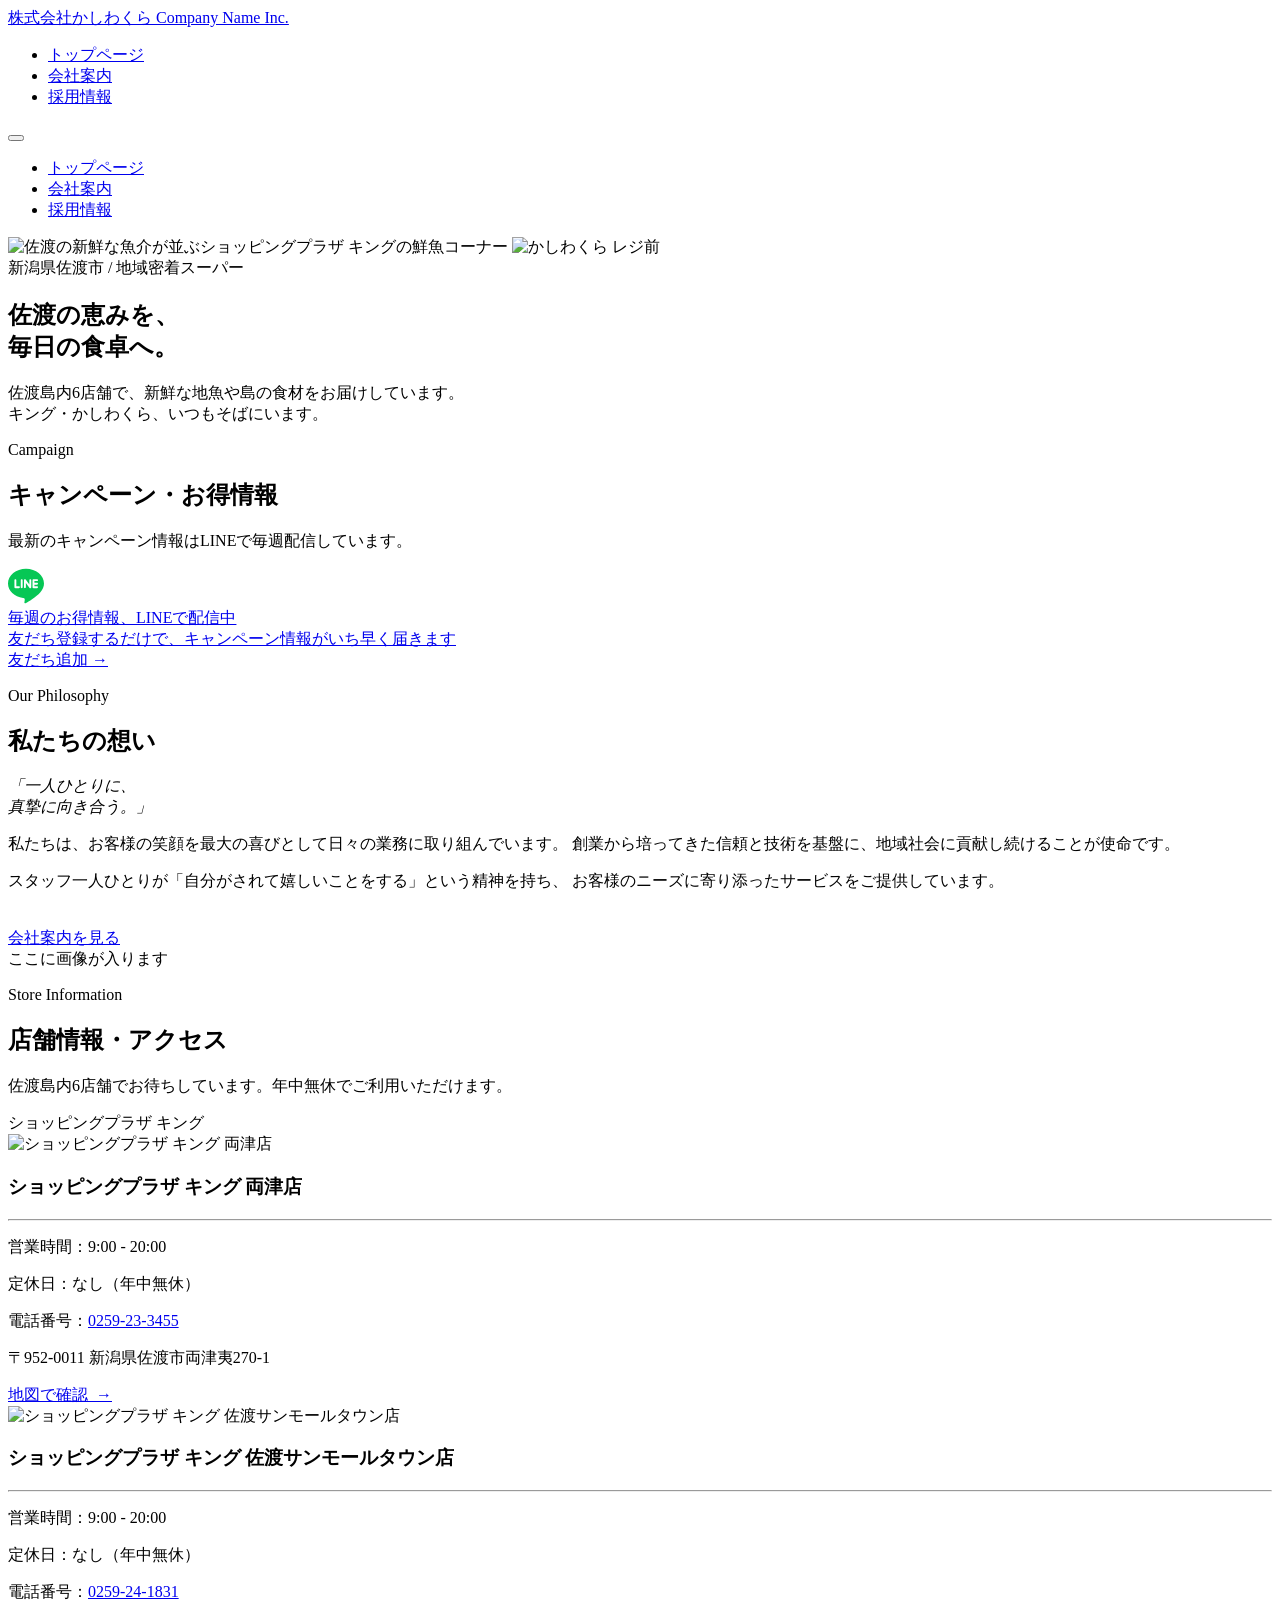
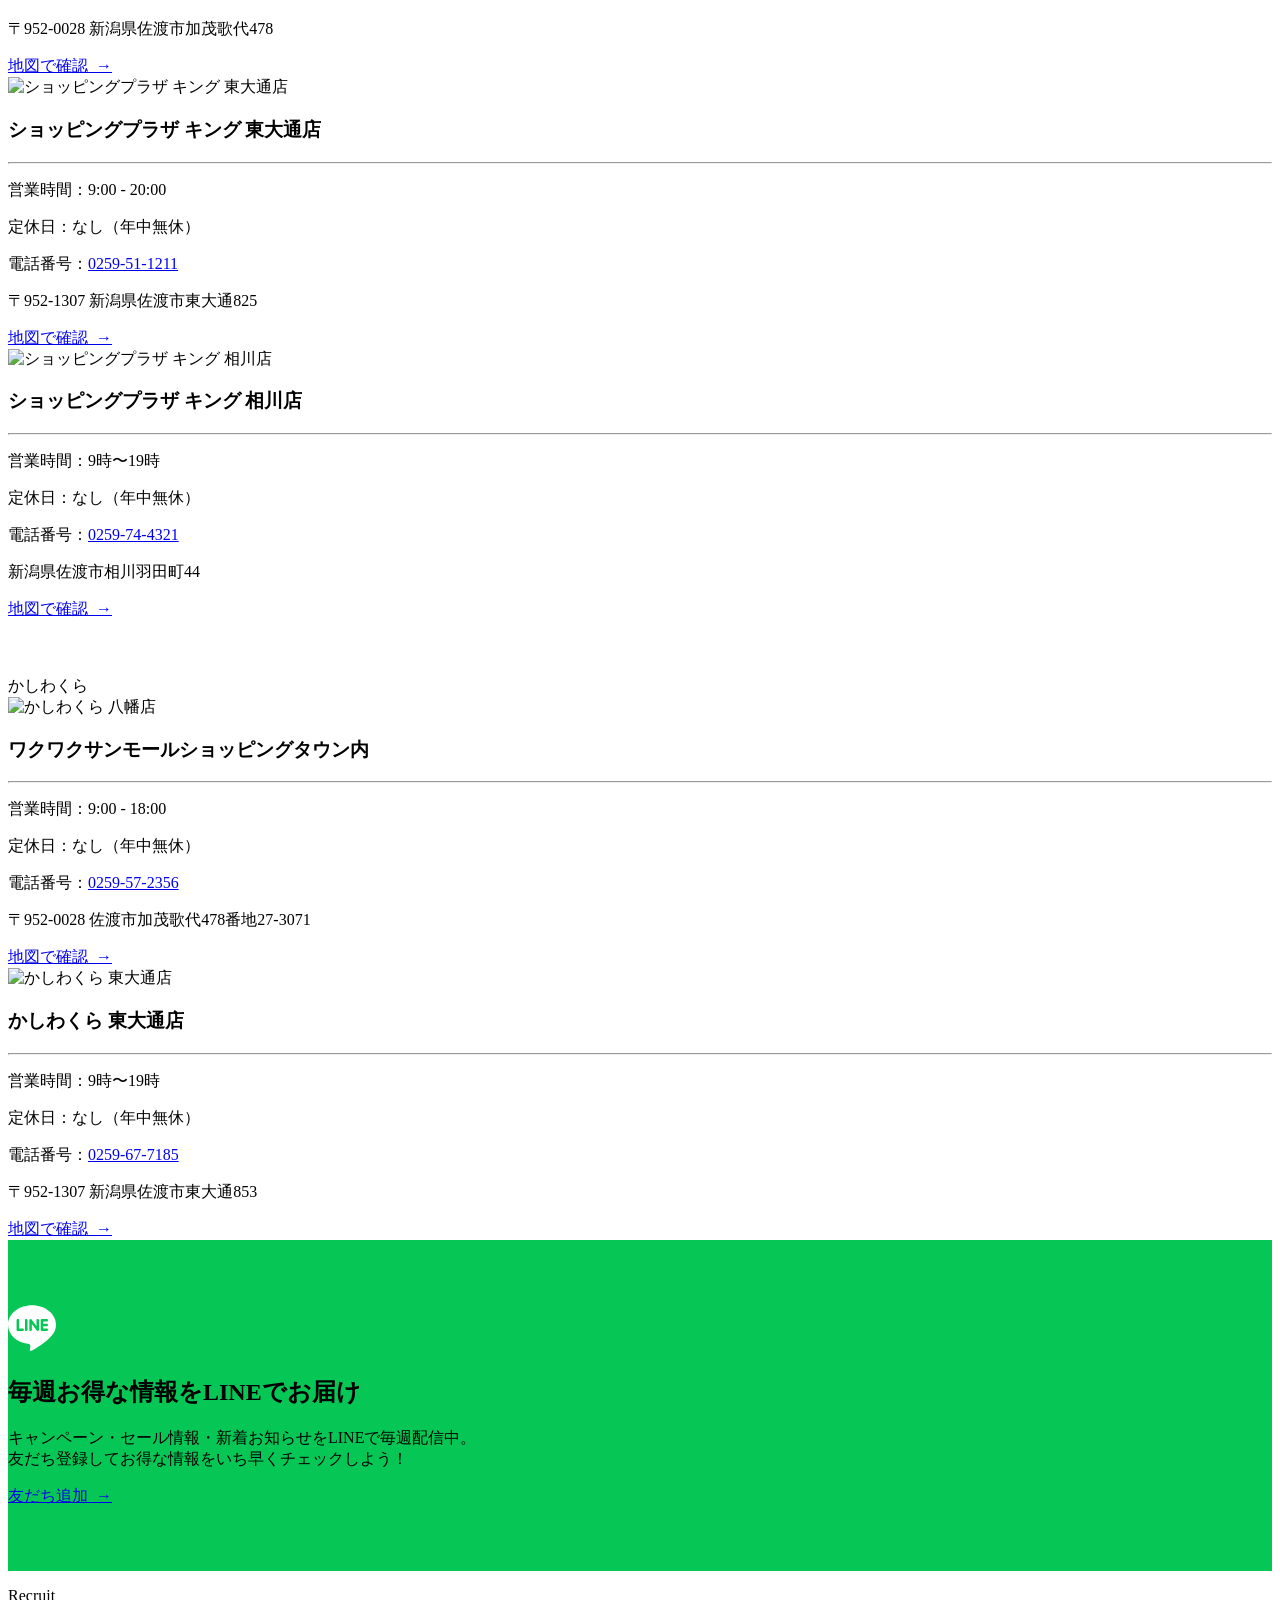
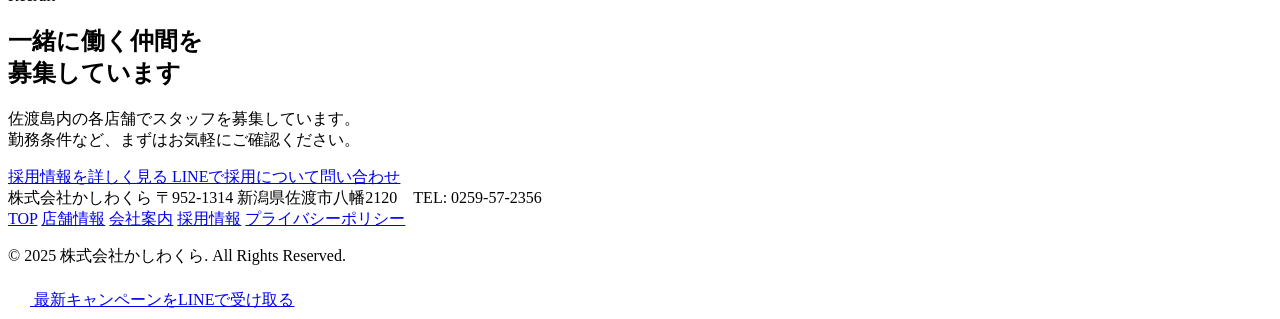
==== commit 2a139d9d: "Add files via upload" ====
--- a/index.html
+++ b/index.html
@@ -1,5 +1,6 @@
 <!DOCTYPE html>
 <html lang="ja">
+
 <head>
   <meta charset="UTF-8" />
   <meta name="viewport" content="width=device-width, initial-scale=1.0" />
@@ -7,49 +8,52 @@
   <title>株式会社かしわくら | TOPページ</title>
   <link rel="preconnect" href="https://fonts.googleapis.com" />
   <link rel="preconnect" href="https://fonts.gstatic.com" crossorigin />
-  <link href="https://fonts.googleapis.com/css2?family=Noto+Sans+JP:wght@400;500;700;900&display=swap" rel="stylesheet" />
-  <link rel="stylesheet" href="style.css" />
+  <link href="https://fonts.googleapis.com/css2?family=Noto+Sans+JP:wght@400;500;700;900&display=swap"
+    rel="stylesheet" />
+  <link rel="stylesheet" href="css/style.css" />
 </head>
+
 <body>
 
-<!-- ===== HEADER ===== -->
-<header id="header">
-  <div class="header-inner">
-    <a href="index.html" class="logo">
-      <span class="logo-main">株式会社かしわくら</span>
-      <span class="logo-sub">Company Name Inc.</span>
-    </a>
-
-    <nav>
-      <ul class="nav-list">
-        <li><a href="index.html" class="active">トップページ</a></li>
-        <li><a href="company.html">会社案内</a></li>
-        <li><a href="recruit.html">採用情報</a></li>
-      </ul>
-    </nav>
-
-    <button class="hamburger" id="hamburger" aria-label="メニュー" aria-expanded="false">
-      <span></span>
-      <span></span>
-      <span></span>
-    </button>
+  <!-- ===== HEADER ===== -->
+  <header id="header">
+    <div class="header-inner">
+      <a href="index.html" class="logo">
+        <span class="logo-main">株式会社かしわくら</span>
+        <span class="logo-sub">Company Name Inc.</span>
+      </a>
+
+      <nav>
+        <ul class="nav-list">
+          <li><a href="index.html" class="active">トップページ</a></li>
+          <li><a href="company.html">会社案内</a></li>
+          <li><a href="recruit.html">採用情報</a></li>
+        </ul>
+      </nav>
+
+      <button class="hamburger" id="hamburger" aria-label="メニュー" aria-expanded="false">
+        <span></span>
+        <span></span>
+        <span></span>
+      </button>
+    </div>
+  </header>
+
+  <!-- Mobile Menu -->
+  <div class="mobile-menu" id="mobileMenu">
+    <ul>
+      <li><a href="index.html">トップページ</a></li>
+      <li><a href="company.html">会社案内</a></li>
+      <li><a href="recruit.html">採用情報</a></li>
+    </ul>
   </div>
-</header>
-
-<!-- Mobile Menu -->
-<div class="mobile-menu" id="mobileMenu">
-  <ul>
-    <li><a href="index.html">トップページ</a></li>
-    <li><a href="company.html">会社案内</a></li>
-    <li><a href="recruit.html">採用情報</a></li>
-  </ul>
-</div>
-
-
-<!-- ===== HERO ===== -->
-<section id="hero" aria-label="メインビジュアル">
+
+
+  <!-- ===== HERO ===== -->
+  <section id="hero" aria-label="メインビジュアル">
   <div class="hero-bg">
-    <img src="images/hero.jpg" alt="佐渡の新鮮な魚介が並ぶショッピングプラザ キングの鮮魚コーナー" />
+    <img src="images/キングサンモール_鮮魚_1.1MB.jpg" alt="佐渡の新鮮な魚介が並ぶショッピングプラザ キングの鮮魚コーナー" class="hero-img hero-img-1" />
+    <img src="images/かしわくら_レジ前.jpg" alt="かしわくら レジ前" class="hero-img hero-img-2" />
   </div>
   <div class="hero-overlay"></div>
   <div class="hero-content">
@@ -60,266 +64,279 @@
         佐渡島内6店舗で、新鮮な地魚や島の食材をお届けしています。<br>
         キング・かしわくら、いつもそばにいます。
       </p>
-      <div class="hero-btns">
-        <a href="#campaign" class="btn btn-white btn-lg">お得情報を見る <span class="chevron"></span></a>
-        <a href="https://lin.ee/XRO5VTy" target="_blank" rel="noopener" class="btn btn-line-hero btn-lg">LINEで最新情報 <span class="chevron"></span></a>
-      </div>
     </div>
   </div>
 </section>
 
 
-<!-- ===== CAMPAIGN ===== -->
-<section id="campaign" class="section">
-  <div class="container">
-    <div class="section-header fade-in">
-      <p class="section-title-en">Campaign</p>
-      <h2 class="section-title">キャンペーン・お得情報</h2>
-      <p class="section-lead">最新のキャンペーン情報はLINEで毎週配信しています。</p>
+  <!-- ===== CAMPAIGN ===== -->
+  <section id="campaign" class="section">
+    <div class="container">
+      <div class="section-header fade-in">
+        <p class="section-title-en">Campaign</p>
+        <h2 class="section-title">キャンペーン・お得情報</h2>
+        <p class="section-lead">最新のキャンペーン情報はLINEで毎週配信しています。</p>
+        <div class="divider"></div>
+      </div>
+
+      <!-- LINE誘導バナー -->
+      <a href="https://lin.ee/XRO5VTy" target="_blank" rel="noopener" class="campaign-line-banner fade-in">
+        <div class="campaign-line-banner-left">
+          <svg width="36" height="36" viewBox="0 0 24 24" fill="#06C755">
+            <path
+              d="M19.365 9.863c.349 0 .63.285.63.631 0 .345-.281.63-.63.63H17.61v1.125h1.755c.349 0 .63.283.63.63 0 .344-.281.629-.63.629h-2.386c-.345 0-.627-.285-.627-.629V8.108c0-.345.282-.63.63-.63h2.386c.349 0 .63.285.63.63 0 .349-.281.63-.63.63H17.61v1.125h1.755zm-3.855 3.016c0 .27-.174.51-.432.596-.064.021-.133.031-.199.031-.211 0-.391-.09-.51-.25l-2.443-3.317v2.94c0 .344-.279.629-.631.629-.346 0-.626-.285-.626-.629V8.108c0-.27.173-.51.43-.595.06-.023.136-.033.194-.033.195 0 .375.104.495.254l2.462 3.33V8.108c0-.345.282-.63.63-.63.345 0 .63.285.63.63v4.771zm-5.741 0c0 .344-.282.629-.631.629-.345 0-.627-.285-.627-.629V8.108c0-.345.282-.63.627-.63.349 0 .631.285.631.63v4.771zm-2.466.629H4.917c-.345 0-.63-.285-.63-.629V8.108c0-.345.285-.63.63-.63.348 0 .63.285.63.63v4.141h1.756c.348 0 .629.283.629.63 0 .344-.281.629-.629.629M24 10.314C24 4.943 18.615.572 12 .572S0 4.943 0 10.314c0 4.811 4.27 8.842 10.035 9.608.391.082.923.258 1.058.59.12.301.079.766.038 1.08l-.164 1.02c-.045.301-.24 1.186 1.049.645 1.291-.539 6.916-4.078 9.436-6.975C23.176 14.393 24 12.458 24 10.314" />
+          </svg>
+          <div>
+            <div class="campaign-line-banner-title">毎週のお得情報、LINEで配信中</div>
+            <div class="campaign-line-banner-desc">友だち登録するだけで、キャンペーン情報がいち早く届きます</div>
+          </div>
+        </div>
+        <div class="campaign-line-banner-btn">友だち追加 →</div>
+      </a>
+
+    </div>
+  </section>
+
+  <!-- ===== PHILOSOPHY ===== -->
+  <section id="philosophy" class="section" style="background: var(--bg);">
+    <div class="container">
+      <div class="philosophy-inner">
+        <div class="philosophy-content fade-in-left">
+          <p class="philosophy-label">Our Philosophy</p>
+          <h2 class="section-title">私たちの想い</h2>
+          <p class="philosophy-lead">
+            <em>「一人ひとりに、</em><br>
+            <em>真摯に向き合う。」</em>
+          </p>
+          <p class="philosophy-text">
+            私たちは、お客様の笑顔を最大の喜びとして日々の業務に取り組んでいます。
+            創業から培ってきた信頼と技術を基盤に、地域社会に貢献し続けることが使命です。
+          </p>
+          <p class="philosophy-text">
+            スタッフ一人ひとりが「自分がされて嬉しいことをする」という精神を持ち、
+            お客様のニーズに寄り添ったサービスをご提供しています。
+          </p>
+          <div style="margin-top:36px;">
+            <a href="company.html" class="btn btn-primary">会社案内を見る <span class="chevron"></span></a>
+          </div>
+        </div>
+
+        <div class="philosophy-image-box fade-in-right">
+          <div class="philosophy-img-placeholder">
+            <span>ここに画像が入ります</span>
+          </div>
+        </div>
+      </div>
+    </div>
+  </section>
+
+  <!-- ===== STORE INFO ===== -->
+  <section id="store" class="section" style="background: var(--bg-white);">
+    <div class="container">
+      <div class="section-header fade-in">
+        <p class="section-title-en">Store Information</p>
+      <h2 class="section-title">店舗情報・アクセス</h2>
+      <p class="section-lead">佐渡島内6店舗でお待ちしています。年中無休でご利用いただけます。</p>
       <div class="divider"></div>
-    </div>
-
-    <!-- LINE誘導バナー -->
-    <a href="https://lin.ee/XRO5VTy" target="_blank" rel="noopener" class="campaign-line-banner fade-in">
-      <div class="campaign-line-banner-left">
-        <svg width="36" height="36" viewBox="0 0 24 24" fill="#06C755"><path d="M19.365 9.863c.349 0 .63.285.63.631 0 .345-.281.63-.63.63H17.61v1.125h1.755c.349 0 .63.283.63.63 0 .344-.281.629-.63.629h-2.386c-.345 0-.627-.285-.627-.629V8.108c0-.345.282-.63.63-.63h2.386c.349 0 .63.285.63.63 0 .349-.281.63-.63.63H17.61v1.125h1.755zm-3.855 3.016c0 .27-.174.51-.432.596-.064.021-.133.031-.199.031-.211 0-.391-.09-.51-.25l-2.443-3.317v2.94c0 .344-.279.629-.631.629-.346 0-.626-.285-.626-.629V8.108c0-.27.173-.51.43-.595.06-.023.136-.033.194-.033.195 0 .375.104.495.254l2.462 3.33V8.108c0-.345.282-.63.63-.63.345 0 .63.285.63.63v4.771zm-5.741 0c0 .344-.282.629-.631.629-.345 0-.627-.285-.627-.629V8.108c0-.345.282-.63.627-.63.349 0 .631.285.631.63v4.771zm-2.466.629H4.917c-.345 0-.63-.285-.63-.629V8.108c0-.345.285-.63.63-.63.348 0 .63.285.63.63v4.141h1.756c.348 0 .629.283.629.63 0 .344-.281.629-.629.629M24 10.314C24 4.943 18.615.572 12 .572S0 4.943 0 10.314c0 4.811 4.27 8.842 10.035 9.608.391.082.923.258 1.058.59.12.301.079.766.038 1.08l-.164 1.02c-.045.301-.24 1.186 1.049.645 1.291-.539 6.916-4.078 9.436-6.975C23.176 14.393 24 12.458 24 10.314"/></svg>
-        <div>
-          <div class="campaign-line-banner-title">毎週のお得情報、LINEで配信中</div>
-          <div class="campaign-line-banner-desc">友だち登録するだけで、キャンペーン情報がいち早く届きます</div>
-        </div>
-      </div>
-      <div class="campaign-line-banner-btn">友だち追加 →</div>
-    </a>
-
-  </div>
-</section>
-
-<!-- ===== PHILOSOPHY ===== -->
-<section id="philosophy" class="section" style="background: var(--bg);">
-  <div class="container">
-    <div class="philosophy-inner">
-      <div class="philosophy-content fade-in-left">
-        <p class="philosophy-label">Our Philosophy</p>
-        <h2 class="section-title">私たちの想い</h2>
-        <p class="philosophy-lead">
-          <em>「一人ひとりに、</em><br>
-          <em>真摯に向き合う。」</em>
-        </p>
-        <p class="philosophy-text">
-          私たちは、お客様の笑顔を最大の喜びとして日々の業務に取り組んでいます。
-          創業から培ってきた信頼と技術を基盤に、地域社会に貢献し続けることが使命です。
-        </p>
-        <p class="philosophy-text">
-          スタッフ一人ひとりが「自分がされて嬉しいことをする」という精神を持ち、
-          お客様のニーズに寄り添ったサービスをご提供しています。
-        </p>
-        <div style="margin-top:36px;">
-          <a href="company.html" class="btn btn-primary">会社案内を見る <span class="chevron"></span></a>
-        </div>
-      </div>
-
-      <div class="philosophy-image-box fade-in-right">
-        <div class="philosophy-img-placeholder">
-          <span>ここに画像が入ります</span>
-        </div>
-      </div>
-    </div>
-  </div>
-</section>
-
-<!-- ===== STORE INFO ===== -->
-<section id="store" class="section" style="background: var(--bg-white);">
-  <div class="container">
-    <div class="section-header fade-in">
-      <p class="section-title-en">Store Information</p>
-      <h2 class="section-title">店舗情報・アクセス</h2>
-      <p class="section-lead">佐渡島内6店舗でお待ちしています。全店9:00〜19:00・年中無休でご利用いただけます。</p>
-      <div class="divider"></div>
-    </div>
-
-    <!-- ブランド見出し：キング -->
-    <div class="store-brand-label fade-in">ショッピングプラザ キング</div>
-
-    <!-- キング 両津店 -->
-    <div class="store-row fade-in">
-      <div class="store-row-photo">
-        <div class="store-photo-placeholder" data-label="両津店"></div>
-      </div>
-      <div class="store-row-info">
-        <h3 class="store-row-name">ショッピングプラザ キング 両津店</h3>
+      </div>
+
+      <!-- ブランド見出し：キング -->
+      <div class="store-brand-label fade-in">ショッピングプラザ キング</div>
+
+      <!-- キング 両津店 -->
+      <div class="store-row fade-in">
+        <div class="store-row-photo">
+          <img src="images/キング両津店_外観.jpg" alt="ショッピングプラザ キング 両津店" />
+        </div>
+        <div class="store-row-info">
+          <h3 class="store-row-name">ショッピングプラザ キング 両津店</h3>
         <hr class="store-row-divider" />
         <div class="store-row-details">
-          <p>営業時間：9時〜19時</p>
+          <p>営業時間：9:00 - 20:00</p>
           <p>定休日：なし（年中無休）</p>
-          <p>電話番号：<a href="tel:0259-23-3455">0259-23-3455</a></p>
-        </div>
-        <p class="store-row-address">〒952-0011 新潟県佐渡市両津夷270-1</p>
-        <a href="https://maps.app.goo.gl/search/?q=ショッピングプラザキング両津店" target="_blank" rel="noopener" class="store-map-btn">地図で確認 &nbsp;→</a>
-      </div>
-    </div>
-
-    <!-- キング 佐渡サンモールタウン店 -->
-    <div class="store-row fade-in">
-      <div class="store-row-photo">
-        <div class="store-photo-placeholder" data-label="サンモールタウン店"></div>
-      </div>
-      <div class="store-row-info">
-        <h3 class="store-row-name">ショッピングプラザ キング 佐渡サンモールタウン店</h3>
+            <p>電話番号：<a href="tel:0259-23-3455">0259-23-3455</a></p>
+          </div>
+          <p class="store-row-address">〒952-0011 新潟県佐渡市両津夷270-1</p>
+          <a href="https://maps.app.goo.gl/search/?q=ショッピングプラザキング両津店" target="_blank" rel="noopener"
+            class="store-map-btn">地図で確認 &nbsp;→</a>
+        </div>
+      </div>
+
+      <!-- キング 佐渡サンモールタウン店 -->
+      <div class="store-row fade-in">
+        <div class="store-row-photo">
+          <img src="images/キングサンモール店_外観.jpg" alt="ショッピングプラザ キング 佐渡サンモールタウン店" />
+        </div>
+        <div class="store-row-info">
+          <h3 class="store-row-name">ショッピングプラザ キング 佐渡サンモールタウン店</h3>
         <hr class="store-row-divider" />
         <div class="store-row-details">
-          <p>営業時間：9時〜19時</p>
+          <p>営業時間：9:00 - 20:00</p>
           <p>定休日：なし（年中無休）</p>
-          <p>電話番号：<a href="tel:0259-24-1831">0259-24-1831</a></p>
-        </div>
-        <p class="store-row-address">〒952-0028 新潟県佐渡市加茂歌代478</p>
-        <a href="https://maps.app.goo.gl/search/?q=ショッピングプラザキングサンモールタウン店" target="_blank" rel="noopener" class="store-map-btn">地図で確認 &nbsp;→</a>
-      </div>
-    </div>
-
-    <!-- キング 東大通店 -->
-    <div class="store-row fade-in">
-      <div class="store-row-photo">
-        <div class="store-photo-placeholder" data-label="東大通店"></div>
-      </div>
-      <div class="store-row-info">
-        <h3 class="store-row-name">ショッピングプラザ キング 東大通店</h3>
+            <p>電話番号：<a href="tel:0259-24-1831">0259-24-1831</a></p>
+          </div>
+          <p class="store-row-address">〒952-0028 新潟県佐渡市加茂歌代478</p>
+          <a href="https://maps.app.goo.gl/search/?q=ショッピングプラザキングサンモールタウン店" target="_blank" rel="noopener"
+            class="store-map-btn">地図で確認 &nbsp;→</a>
+        </div>
+      </div>
+
+      <!-- キング 東大通店 -->
+      <div class="store-row fade-in">
+        <div class="store-row-photo">
+          <img src="images/キング東大通店_外観.jpg" alt="ショッピングプラザ キング 東大通店" />
+        </div>
+        <div class="store-row-info">
+          <h3 class="store-row-name">ショッピングプラザ キング 東大通店</h3>
         <hr class="store-row-divider" />
         <div class="store-row-details">
-          <p>営業時間：9時〜19時</p>
+          <p>営業時間：9:00 - 20:00</p>
           <p>定休日：なし（年中無休）</p>
-          <p>電話番号：<a href="tel:0259-51-1211">0259-51-1211</a></p>
-        </div>
-        <p class="store-row-address">〒952-1307 新潟県佐渡市東大通825</p>
-        <a href="https://maps.app.goo.gl/search/?q=ショッピングプラザキング東大通店" target="_blank" rel="noopener" class="store-map-btn">地図で確認 &nbsp;→</a>
-      </div>
-    </div>
-
-    <!-- キング 相川店 -->
-    <div class="store-row fade-in">
-      <div class="store-row-photo">
-        <div class="store-photo-placeholder" data-label="相川店"></div>
-      </div>
-      <div class="store-row-info">
-        <h3 class="store-row-name">ショッピングプラザ キング 相川店</h3>
+            <p>電話番号：<a href="tel:0259-51-1211">0259-51-1211</a></p>
+          </div>
+          <p class="store-row-address">〒952-1307 新潟県佐渡市東大通825</p>
+          <a href="https://maps.app.goo.gl/search/?q=ショッピングプラザキング東大通店" target="_blank" rel="noopener"
+            class="store-map-btn">地図で確認 &nbsp;→</a>
+        </div>
+      </div>
+
+      <!-- キング 相川店 -->
+      <div class="store-row fade-in">
+        <div class="store-row-photo">
+          <img src="images/キング相川_外観.jpg" alt="ショッピングプラザ キング 相川店" />
+        </div>
+        <div class="store-row-info">
+          <h3 class="store-row-name">ショッピングプラザ キング 相川店</h3>
+          <hr class="store-row-divider" />
+          <div class="store-row-details">
+            <p>営業時間：9時〜19時</p>
+            <p>定休日：なし（年中無休）</p>
+            <p>電話番号：<a href="tel:0259-74-4321">0259-74-4321</a></p>
+          </div>
+          <p class="store-row-address">新潟県佐渡市相川羽田町44</p>
+          <a href="https://maps.app.goo.gl/search/?q=ショッピングプラザキング相川店" target="_blank" rel="noopener"
+            class="store-map-btn">地図で確認 &nbsp;→</a>
+        </div>
+      </div>
+
+      <!-- ブランド見出し：かしわくら -->
+      <div class="store-brand-label fade-in" style="margin-top:56px;">かしわくら</div>
+
+      <!-- かしわくら 八幡店 -->
+      <div class="store-row fade-in">
+        <div class="store-row-photo">
+          <img src="images/かしわくら_外観.jpg" alt="かしわくら 八幡店" />
+        </div>
+        <div class="store-row-info">
+          <h3 class="store-row-name">ワクワクサンモールショッピングタウン内</h3>
         <hr class="store-row-divider" />
         <div class="store-row-details">
-          <p>営業時間：9時〜19時</p>
-          <p>定休日：なし（年中無休）</p>
-          <p>電話番号：<a href="tel:0259-74-4321">0259-74-4321</a></p>
-        </div>
-        <p class="store-row-address">新潟県佐渡市相川羽田町44</p>
-        <a href="https://maps.app.goo.gl/search/?q=ショッピングプラザキング相川店" target="_blank" rel="noopener" class="store-map-btn">地図で確認 &nbsp;→</a>
-      </div>
-    </div>
-
-    <!-- ブランド見出し：かしわくら -->
-    <div class="store-brand-label fade-in" style="margin-top:56px;">かしわくら</div>
-
-    <!-- かしわくら 八幡店 -->
-    <div class="store-row fade-in">
-      <div class="store-row-photo">
-        <div class="store-photo-placeholder" data-label="かしわくら 八幡店"></div>
-      </div>
-      <div class="store-row-info">
-        <h3 class="store-row-name">かしわくら 八幡店</h3>
-        <hr class="store-row-divider" />
-        <div class="store-row-details">
-          <p>営業時間：9時〜19時</p>
+          <p>営業時間：9:00 - 18:00</p>
           <p>定休日：なし（年中無休）</p>
           <p>電話番号：<a href="tel:0259-57-2356">0259-57-2356</a></p>
         </div>
-        <p class="store-row-address">〒952-1314 新潟県佐渡市八幡2120</p>
-        <a href="https://maps.app.goo.gl/search/?q=かしわくら佐渡市八幡" target="_blank" rel="noopener" class="store-map-btn">地図で確認 &nbsp;→</a>
-      </div>
-    </div>
-
-    <!-- かしわくら 東大通店 -->
-    <div class="store-row fade-in">
-      <div class="store-row-photo">
-        <div class="store-photo-placeholder" data-label="かしわくら 東大通店"></div>
-      </div>
-      <div class="store-row-info">
-        <h3 class="store-row-name">かしわくら 東大通店</h3>
-        <hr class="store-row-divider" />
-        <div class="store-row-details">
-          <p>営業時間：9時〜19時</p>
-          <p>定休日：なし（年中無休）</p>
-          <p>電話番号：<a href="tel:0259-67-7185">0259-67-7185</a></p>
-        </div>
-        <p class="store-row-address">〒952-1307 新潟県佐渡市東大通853</p>
-        <a href="https://maps.app.goo.gl/search/?q=かしわくら佐渡市東大通" target="_blank" rel="noopener" class="store-map-btn">地図で確認 &nbsp;→</a>
-      </div>
-    </div>
-
-  </div>
-</section>
-
-<!-- ===== LINE CTA ===== -->
-<section id="line-cta" style="background:#06C755; padding:64px 0;">
-  <div class="container">
-    <div class="line-cta-inner fade-in">
-      <div class="line-cta-icon">
-        <svg width="48" height="48" viewBox="0 0 24 24" fill="#fff"><path d="M19.365 9.863c.349 0 .63.285.63.631 0 .345-.281.63-.63.63H17.61v1.125h1.755c.349 0 .63.283.63.63 0 .344-.281.629-.63.629h-2.386c-.345 0-.627-.285-.627-.629V8.108c0-.345.282-.63.63-.63h2.386c.349 0 .63.285.63.63 0 .349-.281.63-.63.63H17.61v1.125h1.755zm-3.855 3.016c0 .27-.174.51-.432.596-.064.021-.133.031-.199.031-.211 0-.391-.09-.51-.25l-2.443-3.317v2.94c0 .344-.279.629-.631.629-.346 0-.626-.285-.626-.629V8.108c0-.27.173-.51.43-.595.06-.023.136-.033.194-.033.195 0 .375.104.495.254l2.462 3.33V8.108c0-.345.282-.63.63-.63.345 0 .63.285.63.63v4.771zm-5.741 0c0 .344-.282.629-.631.629-.345 0-.627-.285-.627-.629V8.108c0-.345.282-.63.627-.63.349 0 .631.285.631.63v4.771zm-2.466.629H4.917c-.345 0-.63-.285-.63-.629V8.108c0-.345.285-.63.63-.63.348 0 .63.285.63.63v4.141h1.756c.348 0 .629.283.629.63 0 .344-.281.629-.629.629M24 10.314C24 4.943 18.615.572 12 .572S0 4.943 0 10.314c0 4.811 4.27 8.842 10.035 9.608.391.082.923.258 1.058.59.12.301.079.766.038 1.08l-.164 1.02c-.045.301-.24 1.186 1.049.645 1.291-.539 6.916-4.078 9.436-6.975C23.176 14.393 24 12.458 24 10.314"/></svg>
-      </div>
-      <div class="line-cta-content">
-        <h2 class="line-cta-title">毎週お得な情報をLINEでお届け</h2>
-        <p class="line-cta-desc">キャンペーン・セール情報・新着お知らせをLINEで毎週配信中。<br>友だち登録してお得な情報をいち早くチェックしよう！</p>
-      </div>
-      <a href="https://lin.ee/XRO5VTy" target="_blank" rel="noopener" class="line-cta-btn">
-        友だち追加 &nbsp;→
-      </a>
-    </div>
-  </div>
-</section>
-
-<!-- ===== RECRUIT (TOP) ===== -->
-<section id="recruit-top">
-  <div class="container">
-    <div class="recruit-top-simple fade-in">
-      <div>
-        <p class="recruit-top-label">Recruit</p>
-        <h2 class="recruit-top-title">一緒に働く仲間を<br>募集しています</h2>
-        <p class="recruit-top-desc">
-          佐渡島内の各店舗でスタッフを募集しています。<br>
-          勤務条件など、まずはお気軽にご確認ください。
-        </p>
-      </div>
-      <div class="recruit-top-btns">
-        <a href="recruit.html" class="btn btn-white btn-lg">採用情報を詳しく見る <span class="chevron"></span></a>
-        <a href="https://lin.ee/XRO5VTy" target="_blank" rel="noopener" class="btn btn-line-hero btn-lg">LINEで採用について問い合わせ <span class="chevron"></span></a>
-      </div>
-    </div>
-  </div>
-</section>
-
-<!-- ===== FOOTER ===== -->
-<footer id="footer">
-  <div class="footer-simple">
-    <div class="footer-simple-inner container">
-      <div class="footer-simple-left">
-        <span class="footer-logo-main">株式会社かしわくら</span>
-        <span class="footer-simple-address">〒952-1314 新潟県佐渡市八幡2120　TEL: 0259-57-2356</span>
-      </div>
-      <nav class="footer-simple-nav">
-        <a href="index.html">TOP</a>
-        <a href="#store">店舗情報</a>
-        <a href="company.html">会社案内</a>
-        <a href="recruit.html">採用情報</a>
-        <a href="#">プライバシーポリシー</a>
-      </nav>
-    </div>
-    <div class="footer-simple-bottom container">
-      <p>&copy; 2025 株式会社かしわくら. All Rights Reserved.</p>
-    </div>
-  </div>
-</footer>
-
-<!-- ===== 浮遊LINEボタン ===== -->
-<a href="https://lin.ee/XRO5VTy" target="_blank" rel="noopener" class="float-line-btn" aria-label="LINEで最新キャンペーン情報を受け取る">
-  <svg width="22" height="22" viewBox="0 0 24 24" fill="#fff"><path d="M19.365 9.863c.349 0 .63.285.63.631 0 .345-.281.63-.63.63H17.61v1.125h1.755c.349 0 .63.283.63.63 0 .344-.281.629-.63.629h-2.386c-.345 0-.627-.285-.627-.629V8.108c0-.345.282-.63.63-.63h2.386c.349 0 .63.285.63.63 0 .349-.281.63-.63.63H17.61v1.125h1.755zm-3.855 3.016c0 .27-.174.51-.432.596-.064.021-.133.031-.199.031-.211 0-.391-.09-.51-.25l-2.443-3.317v2.94c0 .344-.279.629-.631.629-.346 0-.626-.285-.626-.629V8.108c0-.27.173-.51.43-.595.06-.023.136-.033.194-.033.195 0 .375.104.495.254l2.462 3.33V8.108c0-.345.282-.63.63-.63.345 0 .63.285.63.63v4.771zm-5.741 0c0 .344-.282.629-.631.629-.345 0-.627-.285-.627-.629V8.108c0-.345.282-.63.627-.63.349 0 .631.285.631.63v4.771zm-2.466.629H4.917c-.345 0-.63-.285-.63-.629V8.108c0-.345.285-.63.63-.63.348 0 .63.285.63.63v4.141h1.756c.348 0 .629.283.629.63 0 .344-.281.629-.629.629M24 10.314C24 4.943 18.615.572 12 .572S0 4.943 0 10.314c0 4.811 4.27 8.842 10.035 9.608.391.082.923.258 1.058.59.12.301.079.766.038 1.08l-.164 1.02c-.045.301-.24 1.186 1.049.645 1.291-.539 6.916-4.078 9.436-6.975C23.176 14.393 24 12.458 24 10.314"/></svg>
-  <span>最新キャンペーンをLINEで受け取る</span>
-</a>
-
-<script src="main.js"></script>
+        <p class="store-row-address">〒952-0028 佐渡市加茂歌代478番地27-3071</p>
+        <a href="https://maps.app.goo.gl/search/?q=ワクワクサンモールショッピングタウン" target="_blank" rel="noopener" class="store-map-btn">地図で確認 &nbsp;→</a>
+        </div>
+      </div>
+
+      <!-- かしわくら 東大通店 -->
+      <div class="store-row fade-in">
+        <div class="store-row-photo">
+          <img src="images/かしわくら_レジ前.jpg" alt="かしわくら 東大通店" />
+        </div>
+        <div class="store-row-info">
+          <h3 class="store-row-name">かしわくら 東大通店</h3>
+          <hr class="store-row-divider" />
+          <div class="store-row-details">
+            <p>営業時間：9時〜19時</p>
+            <p>定休日：なし（年中無休）</p>
+            <p>電話番号：<a href="tel:0259-67-7185">0259-67-7185</a></p>
+          </div>
+          <p class="store-row-address">〒952-1307 新潟県佐渡市東大通853</p>
+          <a href="https://maps.app.goo.gl/search/?q=かしわくら佐渡市東大通" target="_blank" rel="noopener"
+            class="store-map-btn">地図で確認 &nbsp;→</a>
+        </div>
+      </div>
+
+    </div>
+  </section>
+
+  <!-- ===== LINE CTA ===== -->
+  <section id="line-cta" style="background:#06C755; padding:64px 0;">
+    <div class="container">
+      <div class="line-cta-inner fade-in">
+        <div class="line-cta-icon">
+          <svg width="48" height="48" viewBox="0 0 24 24" fill="#fff">
+            <path
+              d="M19.365 9.863c.349 0 .63.285.63.631 0 .345-.281.63-.63.63H17.61v1.125h1.755c.349 0 .63.283.63.63 0 .344-.281.629-.63.629h-2.386c-.345 0-.627-.285-.627-.629V8.108c0-.345.282-.63.63-.63h2.386c.349 0 .63.285.63.63 0 .349-.281.63-.63.63H17.61v1.125h1.755zm-3.855 3.016c0 .27-.174.51-.432.596-.064.021-.133.031-.199.031-.211 0-.391-.09-.51-.25l-2.443-3.317v2.94c0 .344-.279.629-.631.629-.346 0-.626-.285-.626-.629V8.108c0-.27.173-.51.43-.595.06-.023.136-.033.194-.033.195 0 .375.104.495.254l2.462 3.33V8.108c0-.345.282-.63.63-.63.345 0 .63.285.63.63v4.771zm-5.741 0c0 .344-.282.629-.631.629-.345 0-.627-.285-.627-.629V8.108c0-.345.282-.63.627-.63.349 0 .631.285.631.63v4.771zm-2.466.629H4.917c-.345 0-.63-.285-.63-.629V8.108c0-.345.285-.63.63-.63.348 0 .63.285.63.63v4.141h1.756c.348 0 .629.283.629.63 0 .344-.281.629-.629.629M24 10.314C24 4.943 18.615.572 12 .572S0 4.943 0 10.314c0 4.811 4.27 8.842 10.035 9.608.391.082.923.258 1.058.59.12.301.079.766.038 1.08l-.164 1.02c-.045.301-.24 1.186 1.049.645 1.291-.539 6.916-4.078 9.436-6.975C23.176 14.393 24 12.458 24 10.314" />
+          </svg>
+        </div>
+        <div class="line-cta-content">
+          <h2 class="line-cta-title">毎週お得な情報をLINEでお届け</h2>
+          <p class="line-cta-desc">キャンペーン・セール情報・新着お知らせをLINEで毎週配信中。<br>友だち登録してお得な情報をいち早くチェックしよう！</p>
+        </div>
+        <a href="https://lin.ee/XRO5VTy" target="_blank" rel="noopener" class="line-cta-btn">
+          友だち追加 &nbsp;→
+        </a>
+      </div>
+    </div>
+  </section>
+
+  <!-- ===== RECRUIT (TOP) ===== -->
+  <section id="recruit-top">
+    <div class="container">
+      <div class="recruit-top-simple fade-in">
+        <div>
+          <p class="recruit-top-label">Recruit</p>
+          <h2 class="recruit-top-title">一緒に働く仲間を<br>募集しています</h2>
+          <p class="recruit-top-desc">
+            佐渡島内の各店舗でスタッフを募集しています。<br>
+            勤務条件など、まずはお気軽にご確認ください。
+          </p>
+        </div>
+        <div class="recruit-top-btns">
+          <a href="recruit.html" class="btn btn-white btn-lg">採用情報を詳しく見る <span class="chevron"></span></a>
+          <a href="https://lin.ee/XRO5VTy" target="_blank" rel="noopener"
+            class="btn btn-line-hero btn-lg">LINEで採用について問い合わせ <span class="chevron"></span></a>
+        </div>
+      </div>
+    </div>
+  </section>
+
+  <!-- ===== FOOTER ===== -->
+  <footer id="footer">
+    <div class="footer-simple">
+      <div class="footer-simple-inner container">
+        <div class="footer-simple-left">
+          <span class="footer-logo-main">株式会社かしわくら</span>
+          <span class="footer-simple-address">〒952-1314 新潟県佐渡市八幡2120　TEL: 0259-57-2356</span>
+        </div>
+        <nav class="footer-simple-nav">
+          <a href="index.html">TOP</a>
+          <a href="#store">店舗情報</a>
+          <a href="company.html">会社案内</a>
+          <a href="recruit.html">採用情報</a>
+          <a href="#">プライバシーポリシー</a>
+        </nav>
+      </div>
+      <div class="footer-simple-bottom container">
+        <p>&copy; 2025 株式会社かしわくら. All Rights Reserved.</p>
+      </div>
+    </div>
+  </footer>
+
+  <!-- ===== 浮遊LINEボタン ===== -->
+  <a href="https://lin.ee/XRO5VTy" target="_blank" rel="noopener" class="float-line-btn"
+    aria-label="LINEで最新キャンペーン情報を受け取る">
+    <svg width="22" height="22" viewBox="0 0 24 24" fill="#fff">
+      <path
+        d="M19.365 9.863c.349 0 .63.285.63.631 0 .345-.281.63-.63.63H17.61v1.125h1.755c.349 0 .63.283.63.63 0 .344-.281.629-.63.629h-2.386c-.345 0-.627-.285-.627-.629V8.108c0-.345.282-.63.63-.63h2.386c.349 0 .63.285.63.63 0 .349-.281.63-.63.63H17.61v1.125h1.755zm-3.855 3.016c0 .27-.174.51-.432.596-.064.021-.133.031-.199.031-.211 0-.391-.09-.51-.25l-2.443-3.317v2.94c0 .344-.279.629-.631.629-.346 0-.626-.285-.626-.629V8.108c0-.27.173-.51.43-.595.06-.023.136-.033.194-.033.195 0 .375.104.495.254l2.462 3.33V8.108c0-.345.282-.63.63-.63.345 0 .63.285.63.63v4.771zm-5.741 0c0 .344-.282.629-.631.629-.345 0-.627-.285-.627-.629V8.108c0-.345.282-.63.627-.63.349 0 .631.285.631.63v4.771zm-2.466.629H4.917c-.345 0-.63-.285-.63-.629V8.108c0-.345.285-.63.63-.63.348 0 .63.285.63.63v4.141h1.756c.348 0 .629.283.629.63 0 .344-.281.629-.629.629M24 10.314C24 4.943 18.615.572 12 .572S0 4.943 0 10.314c0 4.811 4.27 8.842 10.035 9.608.391.082.923.258 1.058.59.12.301.079.766.038 1.08l-.164 1.02c-.045.301-.24 1.186 1.049.645 1.291-.539 6.916-4.078 9.436-6.975C23.176 14.393 24 12.458 24 10.314" />
+    </svg>
+    <span>最新キャンペーンをLINEで受け取る</span>
+  </a>
+
+  <script src="js/main.js"></script>
 </body>
-</html>
+
+</html>
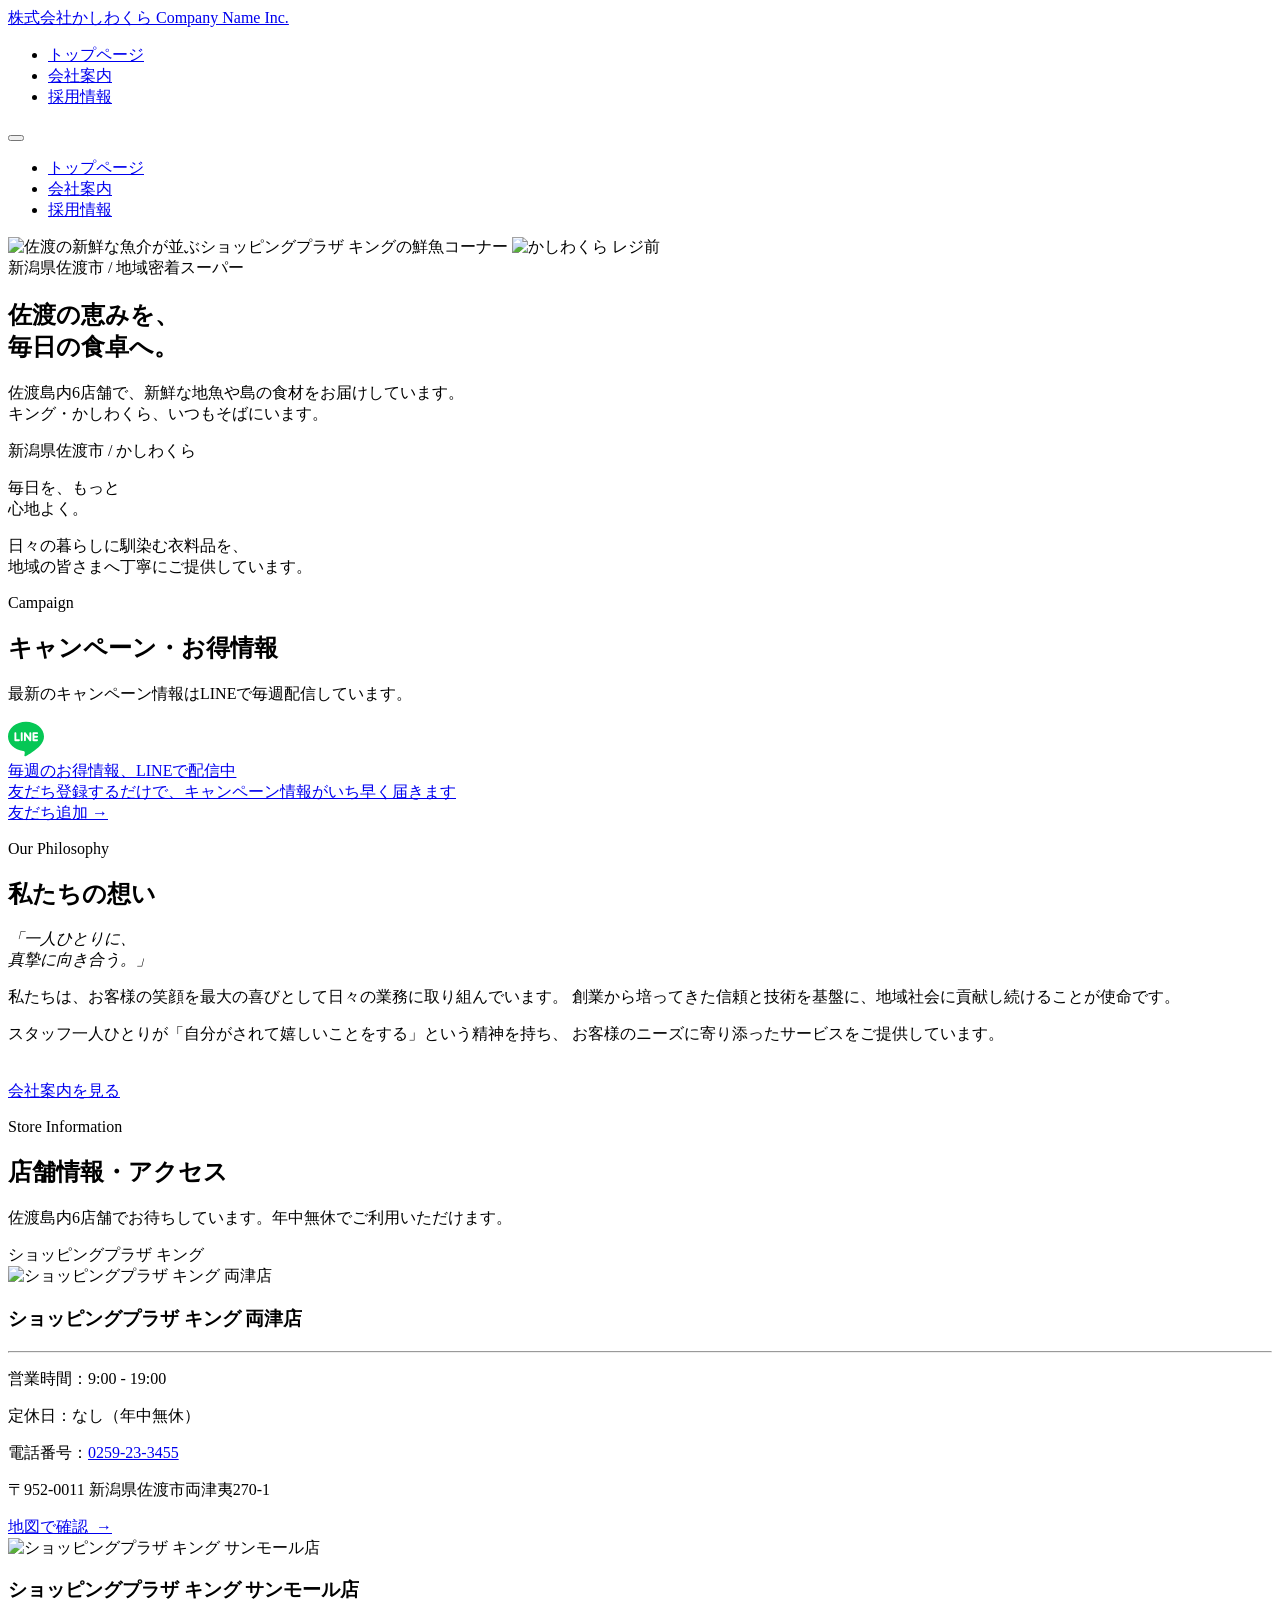
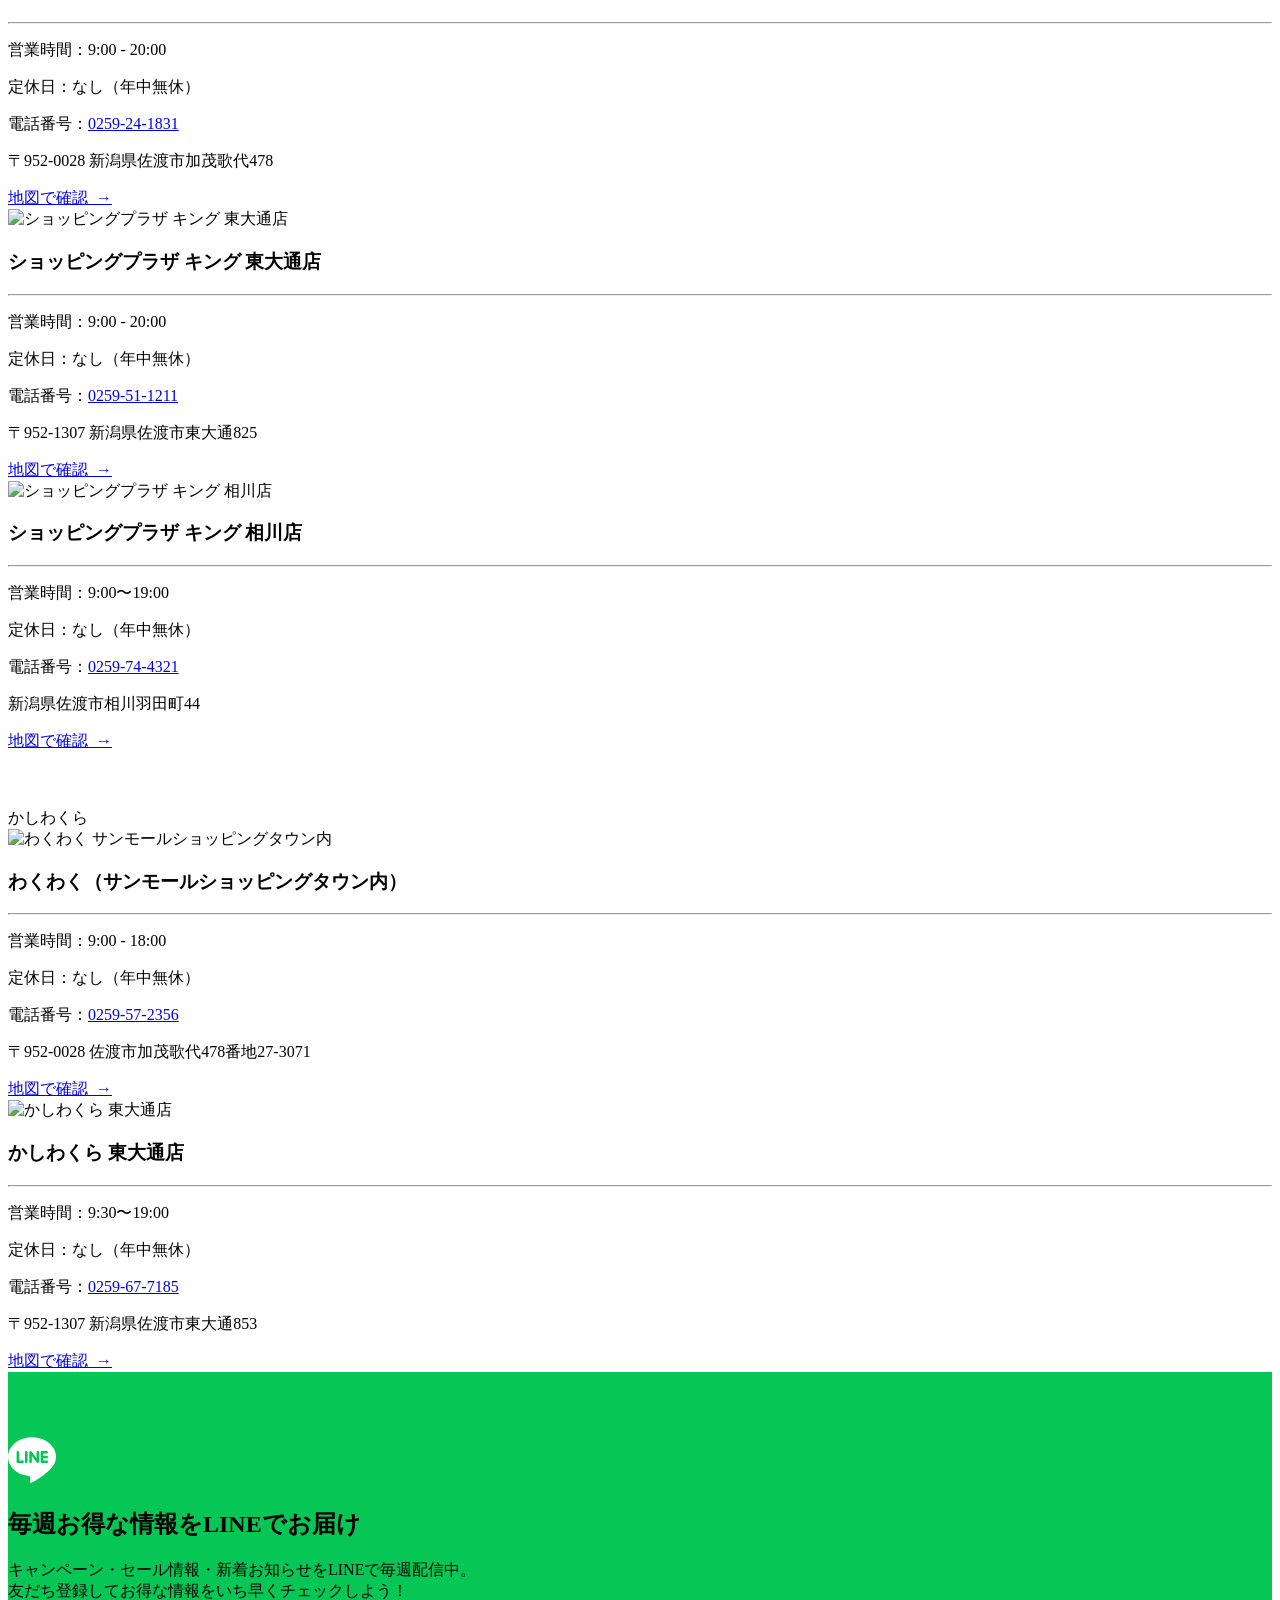
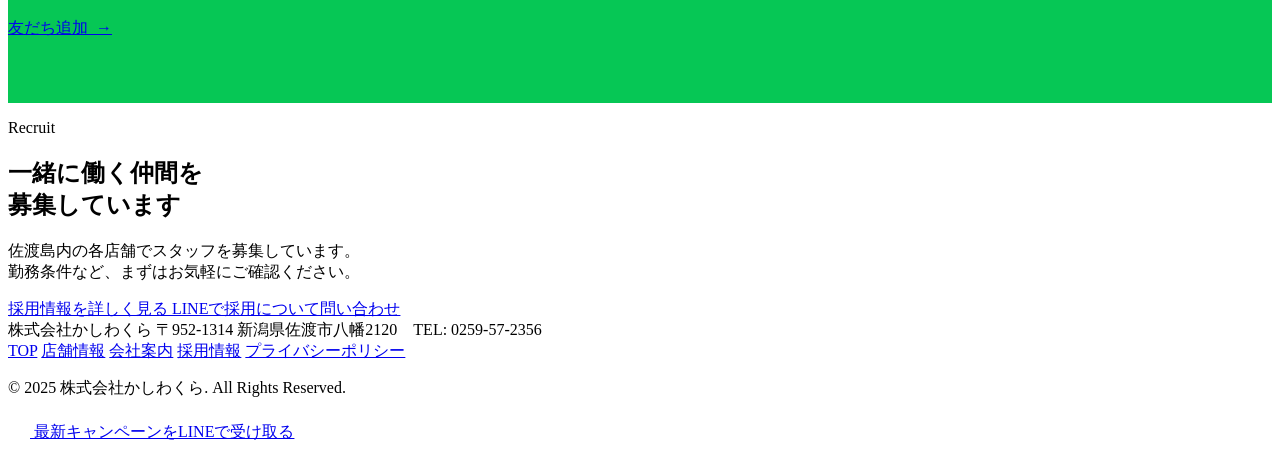
==== commit a3eeaf13: "Add files via upload" ====
--- a/index.html
+++ b/index.html
@@ -2,14 +2,119 @@
 <html lang="ja">
 
 <head>
+  <!-- ============================================
+    基本設定
+    文字コード・スマホ表示・言語などの基本メタ情報
+  ============================================ -->
   <meta charset="UTF-8" />
   <meta name="viewport" content="width=device-width, initial-scale=1.0" />
-  <meta name="description" content="株式会社かしわくら — 地域に根ざしたサービスをご提供しています。" />
-  <title>株式会社かしわくら | TOPページ</title>
+
+  <!-- ============================================
+    SEO基本設定
+    title: 検索結果に表示されるタイトル（30〜60文字が理想）
+    description: 検索結果に表示される説明文（120文字前後が理想）
+  ============================================ -->
+  <title>株式会社かしわくら | 佐渡島の地域密着スーパー・衣料品店 キング・かしわくら</title>
+  <meta name="description" content="佐渡島内6店舗を展開する地域密着型スーパー・衣料品店。新鮮な地魚・島の食材をお届けするキング、日常使いの衣料品を扱うかしわくら・わくわく。新潟県佐渡市で地域の皆さまの毎日の暮らしを支えています。" />
+
+  <!-- ============================================
+    canonical URL（重複コンテンツ対策）
+    正規のURLをGoogleに伝えるタグ。
+    TODO: ドメイン取得後に https://ドメイン名/ に変更してください
+  ============================================ -->
+  <link rel="canonical" href="https://kashiwakura-sado.jp/" />
+
+  <!-- ============================================
+    OGP（Open Graph Protocol）
+    LINE・Facebook等SNSでシェアされた際の表示を制御するタグ
+    TODO: ドメイン取得後にog:url・og:imageのURLを変更してください
+  ============================================ -->
+  <meta property="og:type" content="website" />
+  <meta property="og:title" content="株式会社かしわくら | 佐渡島の地域密着スーパー・衣料品店" />
+  <meta property="og:description" content="佐渡島内6店舗を展開する地域密着型スーパー・衣料品店。新鮮な地魚・島の食材をお届けするキング、日常使いの衣料品を扱うかしわくら・わくわく。" />
+  <meta property="og:url" content="https://kashiwakura-sado.jp/" />
+  <meta property="og:image" content="https://kashiwakura-sado.jp/images/ogp.jpg" />
+  <meta property="og:site_name" content="株式会社かしわくら" />
+  <meta property="og:locale" content="ja_JP" />
+
+  <!-- ============================================
+    Twitter Card
+    Twitterでシェアされた際のカード表示を制御するタグ
+    TODO: ドメイン取得後にtwitter:imageのURLを変更してください
+  ============================================ -->
+  <meta name="twitter:card" content="summary_large_image" />
+  <meta name="twitter:title" content="株式会社かしわくら | 佐渡島の地域密着スーパー・衣料品店" />
+  <meta name="twitter:description" content="佐渡島内6店舗を展開する地域密着型スーパー・衣料品店。新鮮な地魚・島の食材をお届けするキング、日常使いの衣料品を扱うかしわくら・わくわく。" />
+  <meta name="twitter:image" content="https://kashiwakura-sado.jp/images/ogp.jpg" />
+
+  <!-- ============================================
+    JSON-LD 構造化データ（Organization + LocalBusiness）
+    GoogleのAI Overview（AIO）・リッチリザルト対応に重要。
+    会社・店舗情報を機械的に伝えるためのスキーママークアップ。
+    TODO: ドメイン取得後にurlを変更してください
+  ============================================ -->
+  <script type="application/ld+json">
+  {
+    "@context": "https://schema.org",
+    "@graph": [
+      {
+        "@type": "Organization",
+        "name": "株式会社かしわくら",
+        "alternateName": ["キング", "かしわくら", "わくわく", "ショッピングプラザキング"],
+        "url": "https://kashiwakura-sado.jp/",
+        "description": "佐渡島内6店舗を展開する地域密着型スーパー・衣料品店",
+        "address": {
+          "@type": "PostalAddress",
+          "streetAddress": "八幡2120",
+          "addressLocality": "佐渡市",
+          "addressRegion": "新潟県",
+          "postalCode": "952-1314",
+          "addressCountry": "JP"
+        },
+        "telephone": "0259-57-2356",
+        "areaServed": "佐渡市"
+      },
+      {
+        "@type": "GroceryStore",
+        "name": "ショッピングプラザ キング サンモール店",
+        "address": {
+          "@type": "PostalAddress",
+          "streetAddress": "加茂歌代478",
+          "addressLocality": "佐渡市",
+          "addressRegion": "新潟県",
+          "postalCode": "952-0028",
+          "addressCountry": "JP"
+        },
+        "telephone": "0259-24-1831",
+        "openingHours": "Mo-Su 09:00-20:00"
+      },
+      {
+        "@type": "GroceryStore",
+        "name": "ショッピングプラザ キング 両津店",
+        "address": {
+          "@type": "PostalAddress",
+          "streetAddress": "両津夷270-1",
+          "addressLocality": "佐渡市",
+          "addressRegion": "新潟県",
+          "postalCode": "952-0011",
+          "addressCountry": "JP"
+        },
+        "telephone": "0259-23-3455",
+        "openingHours": "Mo-Su 09:00-19:00"
+      }
+    ]
+  }
+  </script>
+
+  <!-- ============================================
+    フォント読み込み（Google Fonts）
+    Noto Sans JP を使用。表示速度最適化のためpreconnectを使用。
+  ============================================ -->
   <link rel="preconnect" href="https://fonts.googleapis.com" />
   <link rel="preconnect" href="https://fonts.gstatic.com" crossorigin />
-  <link href="https://fonts.googleapis.com/css2?family=Noto+Sans+JP:wght@400;500;700;900&display=swap"
-    rel="stylesheet" />
+  <link href="https://fonts.googleapis.com/css2?family=Noto+Sans+JP:wght@400;500;700;900&display=swap" rel="stylesheet" />
+
+  <!-- メインスタイルシート -->
   <link rel="stylesheet" href="css/style.css" />
 </head>
 
@@ -57,12 +162,21 @@
   </div>
   <div class="hero-overlay"></div>
   <div class="hero-content">
-    <div class="hero-text">
+    <div class="hero-text hero-text-1">
       <span class="hero-label">新潟県佐渡市 / 地域密着スーパー</span>
       <h1 class="hero-title">佐渡の恵みを、<br>毎日の食卓へ。</h1>
       <p class="hero-desc">
         佐渡島内6店舗で、新鮮な地魚や島の食材をお届けしています。<br>
         キング・かしわくら、いつもそばにいます。
+      </p>
+    </div>
+    <div class="hero-text hero-text-2">
+      <span class="hero-label">新潟県佐渡市 / かしわくら</span>
+      <!-- 2枚目スライドはSEO上H1を使わずp要素で代替 -->
+      <p class="hero-title">毎日を、もっと<br>心地よく。</p>
+      <p class="hero-desc">
+        日々の暮らしに馴染む衣料品を、<br>
+        地域の皆さまへ丁寧にご提供しています。
       </p>
     </div>
   </div>
@@ -101,13 +215,10 @@
   <section id="philosophy" class="section" style="background: var(--bg);">
     <div class="container">
       <div class="philosophy-inner">
-        <div class="philosophy-content fade-in-left">
+        <div class="philosophy-content fade-in">
           <p class="philosophy-label">Our Philosophy</p>
           <h2 class="section-title">私たちの想い</h2>
-          <p class="philosophy-lead">
-            <em>「一人ひとりに、</em><br>
-            <em>真摯に向き合う。」</em>
-          </p>
+          <p class="philosophy-lead"><em>「一人ひとりに、<br>真摯に向き合う。」</em></p>
           <p class="philosophy-text">
             私たちは、お客様の笑顔を最大の喜びとして日々の業務に取り組んでいます。
             創業から培ってきた信頼と技術を基盤に、地域社会に貢献し続けることが使命です。
@@ -121,11 +232,6 @@
           </div>
         </div>
 
-        <div class="philosophy-image-box fade-in-right">
-          <div class="philosophy-img-placeholder">
-            <span>ここに画像が入ります</span>
-          </div>
-        </div>
       </div>
     </div>
   </section>
@@ -152,7 +258,7 @@
           <h3 class="store-row-name">ショッピングプラザ キング 両津店</h3>
         <hr class="store-row-divider" />
         <div class="store-row-details">
-          <p>営業時間：9:00 - 20:00</p>
+          <p>営業時間：9:00 - 19:00</p>
           <p>定休日：なし（年中無休）</p>
             <p>電話番号：<a href="tel:0259-23-3455">0259-23-3455</a></p>
           </div>
@@ -165,10 +271,10 @@
       <!-- キング 佐渡サンモールタウン店 -->
       <div class="store-row fade-in">
         <div class="store-row-photo">
-          <img src="images/キングサンモール店_外観.jpg" alt="ショッピングプラザ キング 佐渡サンモールタウン店" />
-        </div>
-        <div class="store-row-info">
-          <h3 class="store-row-name">ショッピングプラザ キング 佐渡サンモールタウン店</h3>
+          <img src="images/キングサンモール店_外観.jpg" alt="ショッピングプラザ キング サンモール店" />
+        </div>
+        <div class="store-row-info">
+          <h3 class="store-row-name">ショッピングプラザ キング サンモール店</h3>
         <hr class="store-row-divider" />
         <div class="store-row-details">
           <p>営業時間：9:00 - 20:00</p>
@@ -209,7 +315,7 @@
           <h3 class="store-row-name">ショッピングプラザ キング 相川店</h3>
           <hr class="store-row-divider" />
           <div class="store-row-details">
-            <p>営業時間：9時〜19時</p>
+            <p>営業時間：9:00〜19:00</p>
             <p>定休日：なし（年中無休）</p>
             <p>電話番号：<a href="tel:0259-74-4321">0259-74-4321</a></p>
           </div>
@@ -225,10 +331,10 @@
       <!-- かしわくら 八幡店 -->
       <div class="store-row fade-in">
         <div class="store-row-photo">
-          <img src="images/かしわくら_外観.jpg" alt="かしわくら 八幡店" />
-        </div>
-        <div class="store-row-info">
-          <h3 class="store-row-name">ワクワクサンモールショッピングタウン内</h3>
+          <img src="images/わくわく_外観.jpg" alt="わくわく サンモールショッピングタウン内" />
+        </div>
+        <div class="store-row-info">
+          <h3 class="store-row-name">わくわく（サンモールショッピングタウン内）</h3>
         <hr class="store-row-divider" />
         <div class="store-row-details">
           <p>営業時間：9:00 - 18:00</p>
@@ -243,13 +349,13 @@
       <!-- かしわくら 東大通店 -->
       <div class="store-row fade-in">
         <div class="store-row-photo">
-          <img src="images/かしわくら_レジ前.jpg" alt="かしわくら 東大通店" />
+          <img src="images/かしわくら_外観.jpg" alt="かしわくら 東大通店" />
         </div>
         <div class="store-row-info">
           <h3 class="store-row-name">かしわくら 東大通店</h3>
           <hr class="store-row-divider" />
           <div class="store-row-details">
-            <p>営業時間：9時〜19時</p>
+            <p>営業時間：9:30〜19:00</p>
             <p>定休日：なし（年中無休）</p>
             <p>電話番号：<a href="tel:0259-67-7185">0259-67-7185</a></p>
           </div>
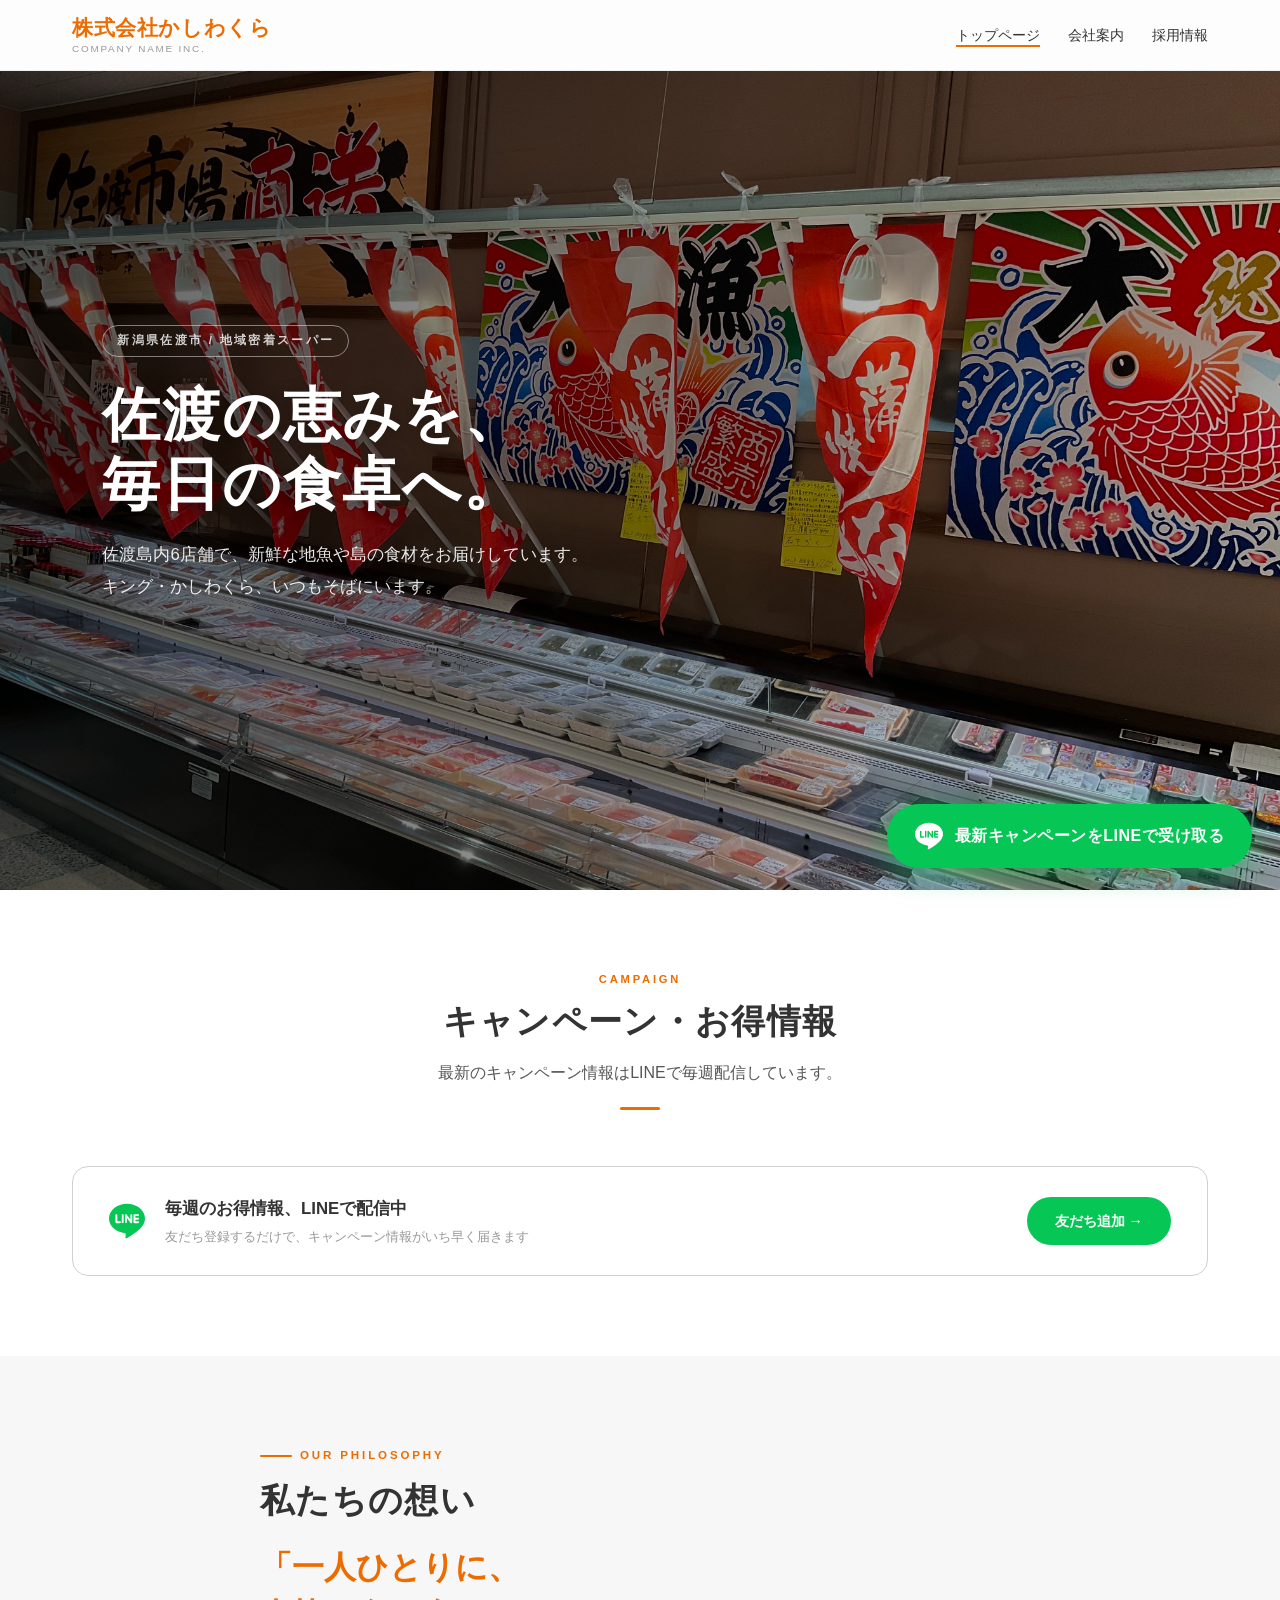
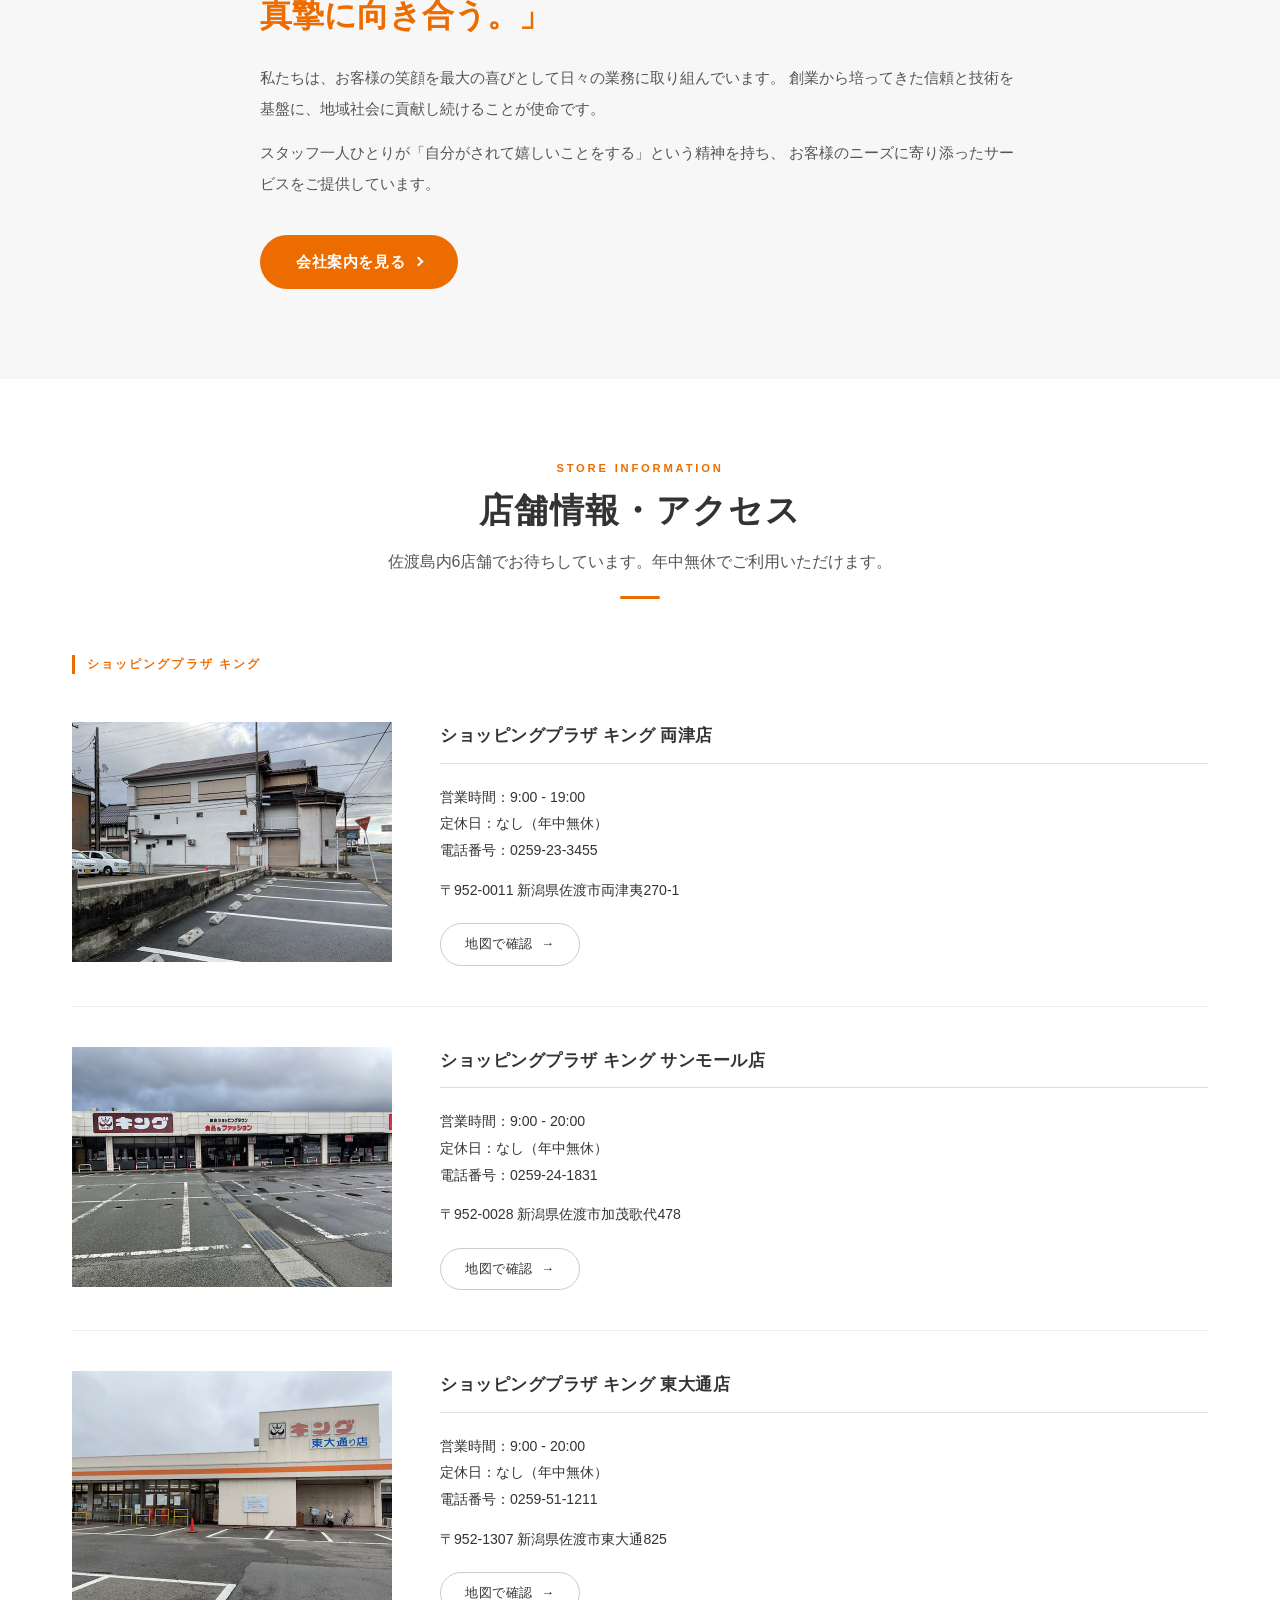
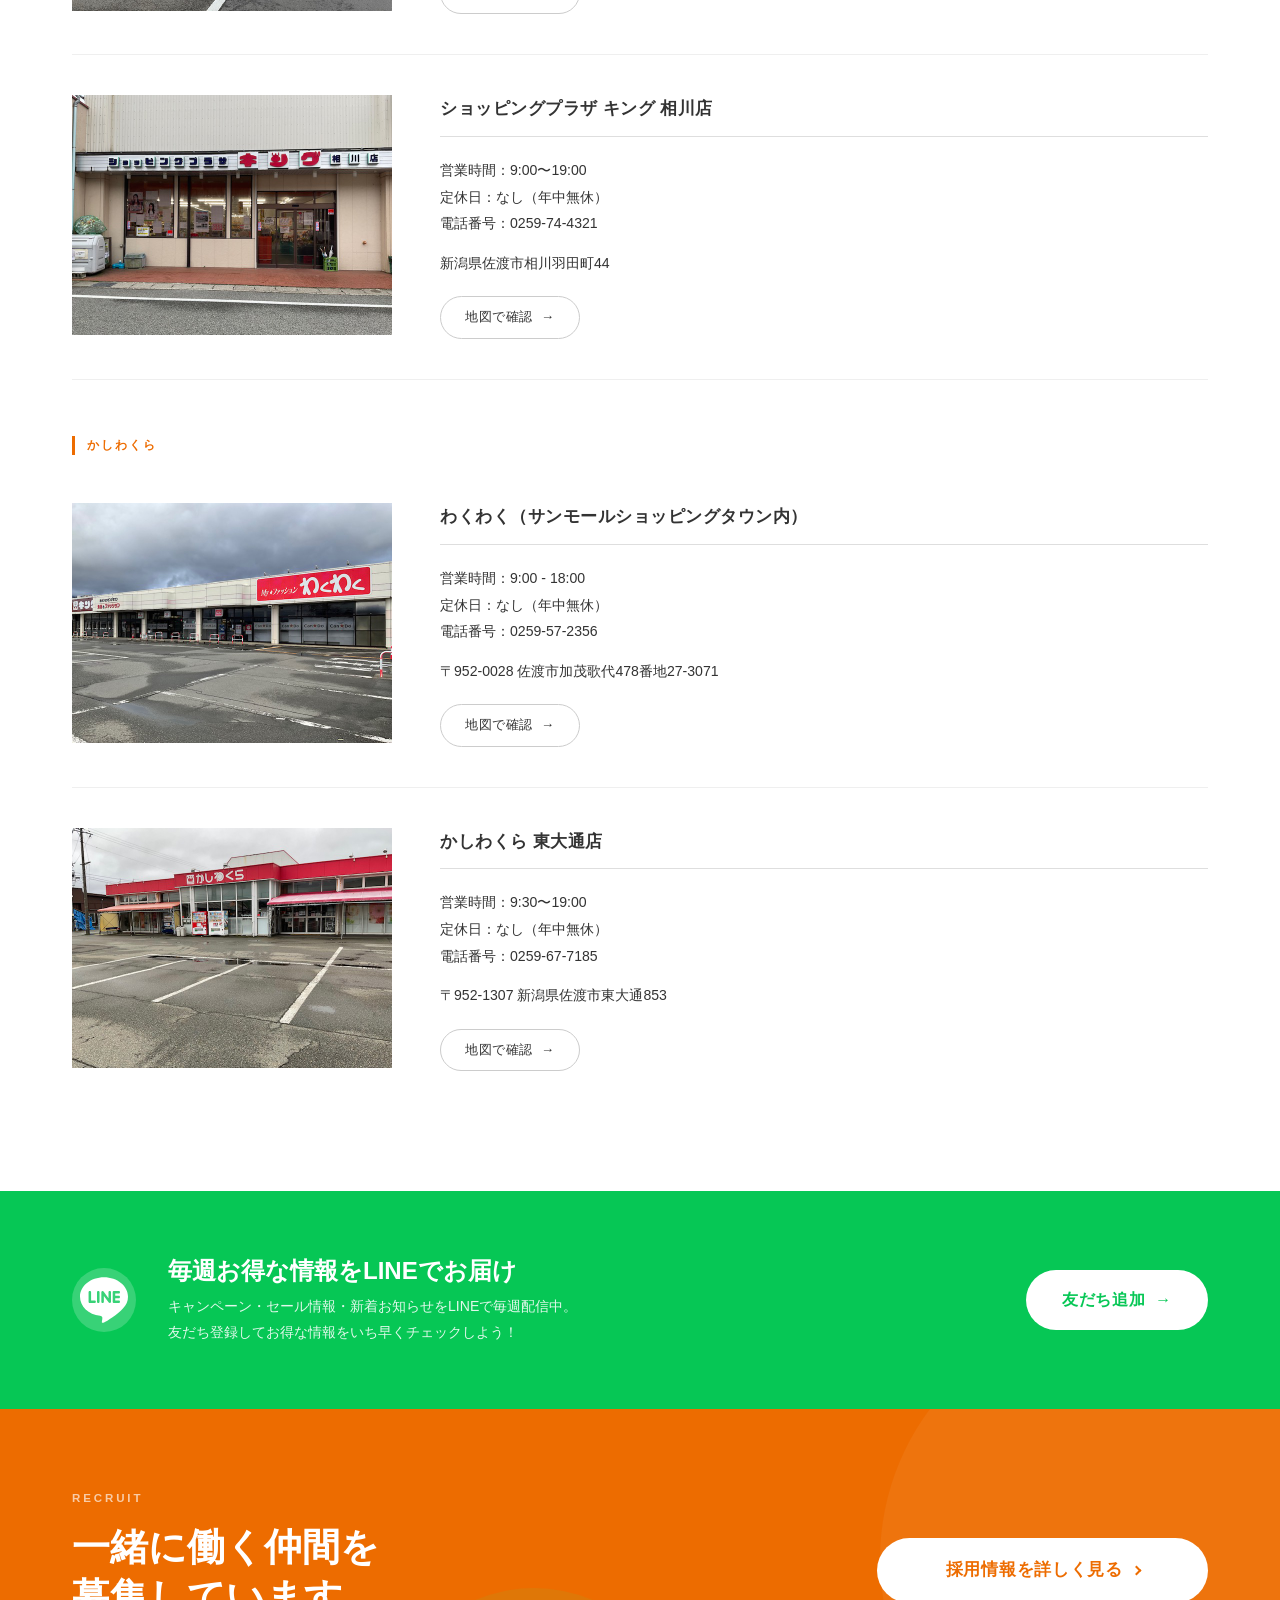
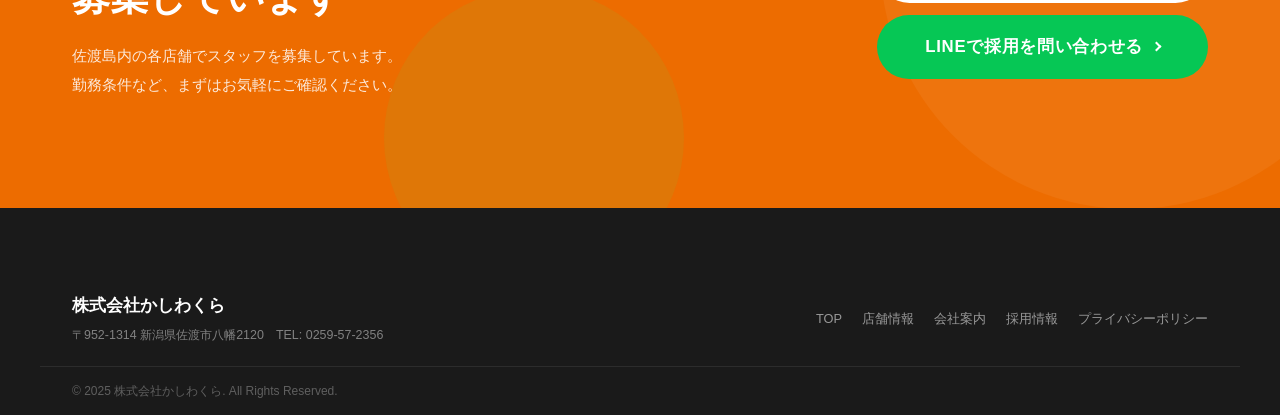
==== commit 5cba17ac: "Add files via upload" ====
--- a/index.html
+++ b/index.html
@@ -263,7 +263,7 @@
             <p>電話番号：<a href="tel:0259-23-3455">0259-23-3455</a></p>
           </div>
           <p class="store-row-address">〒952-0011 新潟県佐渡市両津夷270-1</p>
-          <a href="https://maps.app.goo.gl/search/?q=ショッピングプラザキング両津店" target="_blank" rel="noopener"
+          <a href="https://www.google.com/maps/search/?api=1&query=新潟県佐渡市両津夷270-1" target="_blank" rel="noopener"
             class="store-map-btn">地図で確認 &nbsp;→</a>
         </div>
       </div>
@@ -282,7 +282,7 @@
             <p>電話番号：<a href="tel:0259-24-1831">0259-24-1831</a></p>
           </div>
           <p class="store-row-address">〒952-0028 新潟県佐渡市加茂歌代478</p>
-          <a href="https://maps.app.goo.gl/search/?q=ショッピングプラザキングサンモールタウン店" target="_blank" rel="noopener"
+          <a href="https://www.google.com/maps/search/?api=1&query=新潟県佐渡市加茂歌代478" target="_blank" rel="noopener"
             class="store-map-btn">地図で確認 &nbsp;→</a>
         </div>
       </div>
@@ -301,7 +301,7 @@
             <p>電話番号：<a href="tel:0259-51-1211">0259-51-1211</a></p>
           </div>
           <p class="store-row-address">〒952-1307 新潟県佐渡市東大通825</p>
-          <a href="https://maps.app.goo.gl/search/?q=ショッピングプラザキング東大通店" target="_blank" rel="noopener"
+          <a href="https://www.google.com/maps/search/?api=1&query=新潟県佐渡市東大通825" target="_blank" rel="noopener"
             class="store-map-btn">地図で確認 &nbsp;→</a>
         </div>
       </div>
@@ -320,7 +320,7 @@
             <p>電話番号：<a href="tel:0259-74-4321">0259-74-4321</a></p>
           </div>
           <p class="store-row-address">新潟県佐渡市相川羽田町44</p>
-          <a href="https://maps.app.goo.gl/search/?q=ショッピングプラザキング相川店" target="_blank" rel="noopener"
+          <a href="https://www.google.com/maps/search/?api=1&query=新潟県佐渡市相川羽田町44" target="_blank" rel="noopener"
             class="store-map-btn">地図で確認 &nbsp;→</a>
         </div>
       </div>
@@ -342,7 +342,7 @@
           <p>電話番号：<a href="tel:0259-57-2356">0259-57-2356</a></p>
         </div>
         <p class="store-row-address">〒952-0028 佐渡市加茂歌代478番地27-3071</p>
-        <a href="https://maps.app.goo.gl/search/?q=ワクワクサンモールショッピングタウン" target="_blank" rel="noopener" class="store-map-btn">地図で確認 &nbsp;→</a>
+        <a href="https://www.google.com/maps/search/?api=1&query=佐渡市加茂歌代478" target="_blank" rel="noopener" class="store-map-btn">地図で確認 &nbsp;→</a>
         </div>
       </div>
 
@@ -360,7 +360,7 @@
             <p>電話番号：<a href="tel:0259-67-7185">0259-67-7185</a></p>
           </div>
           <p class="store-row-address">〒952-1307 新潟県佐渡市東大通853</p>
-          <a href="https://maps.app.goo.gl/search/?q=かしわくら佐渡市東大通" target="_blank" rel="noopener"
+          <a href="https://www.google.com/maps/search/?api=1&query=新潟県佐渡市東大通853" target="_blank" rel="noopener"
             class="store-map-btn">地図で確認 &nbsp;→</a>
         </div>
       </div>
@@ -404,7 +404,7 @@
         <div class="recruit-top-btns">
           <a href="recruit.html" class="btn btn-white btn-lg">採用情報を詳しく見る <span class="chevron"></span></a>
           <a href="https://lin.ee/XRO5VTy" target="_blank" rel="noopener"
-            class="btn btn-line-hero btn-lg">LINEで採用について問い合わせ <span class="chevron"></span></a>
+            class="btn btn-line-hero btn-lg">LINEで採用を問い合わせる <span class="chevron"></span></a>
         </div>
       </div>
     </div>
--- a/css/style.css
+++ b/css/style.css
@@ -0,0 +1,2058 @@
+/* ===================================
+   CSS Variables & Reset
+=================================== */
+:root {
+  --primary: #ed6c00;
+  --primary-dark: #c45a00;
+  --primary-light: #f5a050;
+  --accent: #ed6c00;
+  --accent-green: #62d847;
+  --accent-green-dark: #4ab835;
+  --bg: #f7f7f7;
+  --bg-white: #ffffff;
+  --bg-light: #fdfdfd;
+  --text: #333333;
+  --text-light: #555555;
+  --text-muted: #999999;
+  --border: #dedede;
+  --border-light: #efefef;
+  --radius: 8px;
+  --radius-lg: 16px;
+  --radius-pill: 40px;
+  --shadow: 0 4px 20px rgba(0,0,0,0.08);
+  --shadow-hover: 0 8px 36px rgba(0,0,0,0.14);
+  --transition: 0.25s ease;
+  --font: "Helvetica Neue", Arial, "Hiragino Kaku Gothic ProN", "Hiragino Sans", Meiryo, sans-serif;
+  --max-w: 1200px;
+}
+
+*, *::before, *::after {
+  box-sizing: border-box;
+  margin: 0;
+  padding: 0;
+}
+
+html {
+  scroll-behavior: smooth;
+  font-size: 16px;
+}
+
+body {
+  font-family: var(--font);
+  color: var(--text);
+  background: var(--bg-white);
+  line-height: 1.7;
+  overflow-x: hidden;
+}
+
+img { max-width: 100%; height: auto; display: block; }
+a { color: inherit; text-decoration: none; transition: opacity var(--transition); }
+a:hover { opacity: 0.8; }
+ul { list-style: none; }
+
+/* ===================================
+   Typography
+=================================== */
+.section-title {
+  font-size: clamp(1.5rem, 4vw, 2.1rem);
+  font-weight: 700;
+  color: var(--text);
+  letter-spacing: 0.04em;
+  line-height: 1.35;
+}
+
+.section-title-en {
+  display: block;
+  font-size: 0.7rem;
+  font-weight: 700;
+  letter-spacing: 0.25em;
+  color: var(--primary);
+  text-transform: uppercase;
+  margin-bottom: 10px;
+}
+
+.section-lead {
+  font-size: 1rem;
+  color: var(--text-light);
+  margin-top: 14px;
+  line-height: 1.9;
+}
+
+/* ===================================
+   Layout Utilities
+=================================== */
+.container {
+  max-width: var(--max-w);
+  margin: 0 auto;
+  padding: 0 32px;
+}
+
+.section { padding: 80px 0; }
+
+.section-header {
+  text-align: center;
+  margin-bottom: 56px;
+}
+
+.section-header .divider {
+  width: 40px;
+  height: 3px;
+  background: var(--primary);
+  margin: 18px auto 0;
+  border-radius: 2px;
+}
+
+/* Buttons */
+.btn {
+  display: inline-flex;
+  align-items: center;
+  justify-content: center;
+  gap: 8px;
+  padding: 14px 36px;
+  border-radius: var(--radius-pill);
+  font-size: 0.95rem;
+  font-weight: 700;
+  letter-spacing: 0.04em;
+  cursor: pointer;
+  border: none;
+  transition: all var(--transition);
+  font-family: var(--font);
+}
+
+.btn-primary {
+  background: var(--primary);
+  color: #fff;
+}
+
+.btn-primary:hover {
+  background: var(--primary-dark);
+  transform: translateY(-2px);
+  box-shadow: 0 6px 20px rgba(237,108,0,0.4);
+  opacity: 1;
+}
+
+.btn-accent {
+  background: var(--accent);
+  color: #fff;
+}
+
+.btn-accent:hover {
+  background: #ed6c00;
+  transform: translateY(-2px);
+  box-shadow: 0 6px 20px rgba(237,108,0,0.4);
+  opacity: 1;
+}
+
+.btn-green {
+  background: var(--accent-green);
+  color: #fff;
+}
+
+.btn-green:hover {
+  background: var(--accent-green-dark);
+  transform: translateY(-2px);
+  box-shadow: 0 6px 20px rgba(98,216,71,0.4);
+  opacity: 1;
+}
+
+.btn-outline {
+  background: transparent;
+  color: var(--primary);
+  border: 2px solid var(--primary);
+}
+
+.btn-outline:hover {
+  background: var(--primary);
+  color: #fff;
+  opacity: 1;
+}
+
+.btn-white {
+  background: #fff;
+  color: var(--primary);
+  font-weight: 700;
+}
+
+.btn-white:hover {
+  background: #fef3e8;
+  opacity: 1;
+  transform: translateY(-2px);
+}
+
+.btn-sm {
+  padding: 10px 24px;
+  font-size: 0.85rem;
+}
+
+.btn-lg {
+  padding: 18px 48px;
+  font-size: 1.05rem;
+}
+
+/* Arrow chevron */
+.btn .chevron {
+  display: inline-block;
+  width: 7px;
+  height: 7px;
+  border-top: 2px solid currentColor;
+  border-right: 2px solid currentColor;
+  transform: rotate(45deg);
+  margin-left: 2px;
+  transition: transform var(--transition);
+}
+
+.btn:hover .chevron {
+  transform: rotate(45deg) translate(2px, -2px);
+}
+
+/* ===================================
+   Header / Navigation
+=================================== */
+#header {
+  position: fixed;
+  top: 0;
+  left: 0;
+  right: 0;
+  z-index: 1000;
+  background: rgba(253,253,253,0.96);
+  backdrop-filter: blur(8px);
+  -webkit-backdrop-filter: blur(8px);
+  border-bottom: 1px solid var(--border-light);
+  transition: box-shadow var(--transition);
+}
+
+#header.scrolled {
+  box-shadow: 0 2px 16px rgba(0,0,0,0.1);
+}
+
+.header-inner {
+  display: flex;
+  align-items: center;
+  justify-content: space-between;
+  height: 70px;
+  padding: 0 32px;
+  max-width: var(--max-w);
+  margin: 0 auto;
+}
+
+.logo {
+  display: flex;
+  flex-direction: column;
+  line-height: 1.2;
+  gap: 2px;
+}
+
+.logo-main {
+  font-size: 1.3rem;
+  font-weight: 800;
+  color: var(--primary);
+  letter-spacing: 0.03em;
+}
+
+.logo-sub {
+  font-size: 0.62rem;
+  color: var(--text-muted);
+  letter-spacing: 0.18em;
+  text-transform: uppercase;
+}
+
+.nav-list {
+  display: flex;
+  align-items: center;
+  gap: 28px;
+}
+
+.nav-list a {
+  font-size: 0.88rem;
+  font-weight: 500;
+  color: var(--text);
+  position: relative;
+  padding-bottom: 4px;
+  white-space: nowrap;
+}
+
+.nav-list a::after {
+  content: '';
+  position: absolute;
+  bottom: 0;
+  left: 0;
+  width: 0;
+  height: 2px;
+  background: var(--primary);
+  transition: width var(--transition);
+}
+
+.nav-list a:hover::after,
+.nav-list a.active::after {
+  width: 100%;
+}
+
+.nav-list a:hover { opacity: 1; color: var(--primary-dark); }
+
+.nav-contact-btn {
+  background: var(--accent) !important;
+  color: #fff !important;
+  padding: 8px 20px;
+  border-radius: var(--radius-pill);
+  font-weight: 700 !important;
+  font-size: 0.82rem !important;
+}
+
+.nav-contact-btn::after { display: none !important; }
+.nav-contact-btn:hover { background: #c45a00 !important; opacity: 1 !important; }
+
+/* Hamburger */
+.hamburger {
+  display: none;
+  flex-direction: column;
+  gap: 5px;
+  cursor: pointer;
+  padding: 4px;
+  background: none;
+  border: none;
+}
+
+.hamburger span {
+  display: block;
+  width: 24px;
+  height: 2px;
+  background: var(--primary);
+  transition: all var(--transition);
+  border-radius: 2px;
+}
+
+.hamburger.active span:nth-child(1) { transform: rotate(45deg) translate(5px, 5px); }
+.hamburger.active span:nth-child(2) { opacity: 0; }
+.hamburger.active span:nth-child(3) { transform: rotate(-45deg) translate(5px, -5px); }
+
+/* Mobile Menu */
+.mobile-menu {
+  display: none;
+  position: fixed;
+  top: 70px;
+  left: 0;
+  right: 0;
+  background: rgba(253,253,253,0.98);
+  backdrop-filter: blur(8px);
+  padding: 16px 24px 24px;
+  border-bottom: 1px solid var(--border);
+  z-index: 999;
+}
+
+.mobile-menu.open { display: block; }
+
+.mobile-menu ul { display: flex; flex-direction: column; }
+
+.mobile-menu a {
+  display: block;
+  padding: 14px 0;
+  font-size: 0.95rem;
+  font-weight: 500;
+  color: var(--text);
+  border-bottom: 1px solid var(--border-light);
+}
+
+/* Fixed side banner (desktop only) */
+.side-banner {
+  position: fixed;
+  right: 0;
+  top: 50%;
+  transform: translateY(-50%);
+  z-index: 500;
+  display: flex;
+  flex-direction: column;
+  gap: 0;
+}
+
+.side-banner-item {
+  writing-mode: vertical-rl;
+  background: var(--primary);
+  color: #fff;
+  font-size: 0.72rem;
+  font-weight: 700;
+  letter-spacing: 0.15em;
+  padding: 16px 10px;
+  cursor: pointer;
+  transition: background var(--transition);
+  white-space: nowrap;
+}
+
+.side-banner-item:nth-child(2) { background: var(--accent-green); }
+.side-banner-item:nth-child(3) { background: #333; }
+
+.side-banner-item:hover { opacity: 0.85; }
+
+/* ===================================
+   Hero (Static)
+=================================== */
+#hero {
+  position: relative;
+  height: calc(100vh - 70px);
+  min-height: 520px;
+  max-height: 820px;
+  overflow: hidden;
+  margin-top: 70px;
+}
+
+.hero-bg {
+  position: absolute;
+  inset: 0;
+}
+
+.hero-bg img.hero-img {
+  position: absolute;
+  top: 0;
+  left: 0;
+  width: 100%;
+  height: 100%;
+  object-fit: cover;
+  object-position: center 40%;
+  display: block;
+}
+
+.hero-bg img.hero-img-1 {
+  animation: heroFade1 16s infinite;
+}
+
+.hero-bg img.hero-img-2 {
+  opacity: 0;
+  animation: heroFade2 16s infinite;
+}
+
+@keyframes heroFade1 {
+  0%, 35% { opacity: 1; }
+  45%, 85% { opacity: 0; }
+  95%, 100% { opacity: 1; }
+}
+
+@keyframes heroFade2 {
+  0%, 35% { opacity: 0; }
+  45%, 85% { opacity: 1; }
+  95%, 100% { opacity: 0; }
+}
+
+.hero-overlay {
+  position: absolute;
+  inset: 0;
+  background: linear-gradient(
+    to right,
+    rgba(0,0,0,0.62) 0%,
+    rgba(0,0,0,0.35) 55%,
+    rgba(0,0,0,0.1) 100%
+  );
+}
+
+.hero-content {
+  position: absolute;
+  inset: 0;
+  display: flex;
+  align-items: center;
+  padding: 0 8%;
+}
+
+.hero-text {
+  color: #fff;
+  max-width: 580px;
+  position: absolute;
+}
+
+.hero-text-1 {
+  animation: heroText1 16s infinite;
+}
+
+.hero-text-2 {
+  opacity: 0;
+  animation: heroText2 16s infinite;
+}
+
+@keyframes heroText1 {
+  0%, 35%   { opacity: 1; }
+  45%, 85%  { opacity: 0; }
+  95%, 100% { opacity: 1; }
+}
+
+@keyframes heroText2 {
+  0%, 35%   { opacity: 0; }
+  45%, 85%  { opacity: 1; }
+  95%, 100% { opacity: 0; }
+}
+
+.hero-label {
+  display: inline-block;
+  font-size: 0.72rem;
+  font-weight: 700;
+  letter-spacing: 0.2em;
+  color: rgba(255,255,255,0.8);
+  border: 1px solid rgba(255,255,255,0.45);
+  padding: 5px 14px;
+  border-radius: var(--radius-pill);
+  margin-bottom: 24px;
+}
+
+.hero-title {
+  font-size: clamp(2rem, 5vw, 3.6rem);
+  font-weight: 900;
+  line-height: 1.2;
+  margin-bottom: 20px;
+  text-shadow: 0 2px 16px rgba(0,0,0,0.3);
+  letter-spacing: 0.03em;
+}
+
+.hero-desc {
+  font-size: clamp(0.88rem, 1.8vw, 1.05rem);
+  line-height: 1.9;
+  margin-bottom: 32px;
+  opacity: 0.9;
+}
+
+.hero-btns {
+  display: flex;
+  gap: 14px;
+  flex-wrap: wrap;
+}
+
+.btn-line-hero {
+  background: #06C755;
+  color: #fff;
+  border: none;
+}
+
+.btn-line-hero:hover {
+  background: #05b34c;
+  transform: translateY(-2px);
+  box-shadow: 0 6px 20px rgba(6,199,85,0.4);
+  opacity: 1;
+}
+
+/* ===================================
+   News Ticker (below hero)
+=================================== */
+.news-ticker {
+  background: var(--primary);
+  color: #fff;
+  padding: 0;
+  overflow: hidden;
+}
+
+.news-ticker-inner {
+  display: flex;
+  align-items: stretch;
+  height: 48px;
+}
+
+.news-ticker-label {
+  background: var(--primary-dark);
+  padding: 0 24px;
+  display: flex;
+  align-items: center;
+  font-size: 0.78rem;
+  font-weight: 700;
+  letter-spacing: 0.1em;
+  white-space: nowrap;
+  flex-shrink: 0;
+}
+
+.news-ticker-track {
+  display: flex;
+  align-items: center;
+  padding: 0 24px;
+  overflow: hidden;
+  position: relative;
+  flex: 1;
+}
+
+.news-ticker-text {
+  font-size: 0.85rem;
+  white-space: nowrap;
+  animation: ticker 30s linear infinite;
+}
+
+@keyframes ticker {
+  from { transform: translateX(100%); }
+  to { transform: translateX(-100%); }
+}
+
+/* ===================================
+   Campaign Section
+=================================== */
+#campaign {
+  background: var(--bg-white);
+  padding: 80px 0;
+}
+
+.campaign-grid {
+  display: grid;
+  grid-template-columns: repeat(3, 1fr);
+  gap: 24px;
+}
+
+.campaign-card {
+  position: relative;
+  border-radius: var(--radius-lg);
+  overflow: hidden;
+  box-shadow: var(--shadow);
+  transition: all var(--transition);
+  display: flex;
+  flex-direction: column;
+  min-height: 300px;
+}
+
+.campaign-card:hover {
+  transform: translateY(-6px);
+  box-shadow: var(--shadow-hover);
+}
+
+.campaign-card.featured {
+  grid-column: 1 / -1;
+  flex-direction: row;
+  min-height: 340px;
+}
+
+.campaign-card-image {
+  flex: 1;
+  min-height: 200px;
+  display: flex;
+  align-items: center;
+  justify-content: center;
+  font-size: 5rem;
+  position: relative;
+  overflow: hidden;
+}
+
+.campaign-card.featured .campaign-card-image {
+  min-height: 340px;
+  flex: 1.2;
+}
+
+.campaign-bg-1 { background: linear-gradient(135deg, #ed6c00, #f5a050, #c45a00); }
+.campaign-bg-2 { background: linear-gradient(135deg, #f08030, #ed6c00); }
+.campaign-bg-3 { background: linear-gradient(135deg, #ed6c00, #62d847); }
+
+.campaign-image-overlay {
+  position: absolute;
+  inset: 0;
+  background: rgba(0,0,0,0.12);
+}
+
+.campaign-card-body {
+  background: var(--bg-white);
+  padding: 28px;
+  display: flex;
+  flex-direction: column;
+  justify-content: space-between;
+  flex: 1;
+}
+
+.campaign-card.featured .campaign-card-body {
+  flex: 0.8;
+  padding: 40px 36px;
+  justify-content: center;
+  gap: 16px;
+}
+
+.campaign-badge {
+  display: inline-block;
+  background: var(--primary);
+  color: #fff;
+  font-size: 0.68rem;
+  font-weight: 700;
+  letter-spacing: 0.12em;
+  padding: 4px 12px;
+  border-radius: var(--radius-pill);
+  margin-bottom: 10px;
+  text-transform: uppercase;
+}
+
+.campaign-badge.green { background: var(--accent-green); }
+.campaign-badge.blue { background: var(--accent); }
+
+.campaign-card-title {
+  font-size: 1.1rem;
+  font-weight: 700;
+  color: var(--text);
+  line-height: 1.4;
+  margin-bottom: 8px;
+}
+
+.campaign-card.featured .campaign-card-title { font-size: 1.6rem; }
+
+.campaign-card-desc {
+  font-size: 0.85rem;
+  color: var(--text-light);
+  line-height: 1.7;
+  flex: 1;
+  margin-bottom: 16px;
+}
+
+.campaign-period {
+  font-size: 0.78rem;
+  color: var(--text-muted);
+  display: flex;
+  align-items: center;
+  gap: 6px;
+}
+
+.campaign-period::before {
+  content: '📅';
+  font-size: 0.85rem;
+}
+
+/* ===================================
+   Philosophy / Concept Section
+=================================== */
+#philosophy {
+  background: var(--bg);
+  padding: 90px 0;
+}
+
+.philosophy-inner {
+  display: grid;
+  grid-template-columns: 1fr;
+  gap: 48px;
+  max-width: 760px;
+  margin: 0 auto;
+  align-items: center;
+}
+
+.philosophy-label {
+  font-size: 0.72rem;
+  font-weight: 700;
+  letter-spacing: 0.25em;
+  color: var(--primary);
+  text-transform: uppercase;
+  margin-bottom: 12px;
+  display: flex;
+  align-items: center;
+  gap: 8px;
+}
+
+.philosophy-label::before {
+  content: '';
+  display: inline-block;
+  width: 32px;
+  height: 2px;
+  background: var(--primary);
+  border-radius: 2px;
+}
+
+.philosophy-lead {
+  font-size: clamp(1.4rem, 3vw, 2rem);
+  font-weight: 800;
+  line-height: 1.5;
+  color: var(--text);
+  margin: 20px 0 24px;
+}
+
+.philosophy-lead em {
+  color: var(--primary);
+  font-style: normal;
+}
+
+.philosophy-text {
+  font-size: 0.95rem;
+  line-height: 2;
+  color: var(--text-light);
+  margin-bottom: 14px;
+}
+
+.philosophy-values {
+  display: grid;
+  grid-template-columns: repeat(3, 1fr);
+  gap: 16px;
+  margin-top: 40px;
+}
+
+.value-item {
+  background: var(--bg-white);
+  border: 1.5px solid var(--border-light);
+  border-radius: var(--radius-lg);
+  padding: 24px 16px;
+  text-align: center;
+  transition: all var(--transition);
+  box-shadow: var(--shadow);
+}
+
+.value-item:hover {
+  border-color: var(--primary);
+  transform: translateY(-4px);
+  box-shadow: var(--shadow-hover);
+}
+
+.value-icon { font-size: 2rem; margin-bottom: 10px; }
+.value-label { font-size: 0.82rem; font-weight: 700; color: var(--primary); margin-bottom: 6px; }
+.value-desc { font-size: 0.78rem; color: var(--text-muted); line-height: 1.6; }
+
+.philosophy-image-box {
+  position: relative;
+}
+
+.philosophy-image-main {
+  width: 100%;
+  height: 460px;
+  background: linear-gradient(135deg, #ed6c00 0%, #f5a050 50%, #62d847 100%);
+  border-radius: var(--radius-lg);
+  display: flex;
+  align-items: center;
+  justify-content: center;
+  font-size: 7rem;
+  box-shadow: var(--shadow-hover);
+  position: relative;
+  overflow: hidden;
+}
+
+.philosophy-image-main::after {
+  content: '';
+  position: absolute;
+  inset: 0;
+  background: url("data:image/svg+xml,%3Csvg width='40' height='40' viewBox='0 0 40 40' xmlns='http://www.w3.org/2000/svg'%3E%3Cg fill='%23ffffff' fill-opacity='0.06'%3E%3Ccircle cx='20' cy='20' r='3'/%3E%3C/g%3E%3C/svg%3E");
+}
+
+.philosophy-stat-card {
+  position: absolute;
+  background: var(--bg-white);
+  border-radius: var(--radius);
+  padding: 16px 20px;
+  box-shadow: var(--shadow-hover);
+  text-align: center;
+  min-width: 120px;
+}
+
+.philosophy-stat-card.s1 { bottom: -16px; left: -20px; }
+.philosophy-stat-card.s2 { top: -16px; right: -16px; }
+
+.stat-number { font-size: 1.8rem; font-weight: 800; color: var(--primary); line-height: 1; }
+.stat-unit { font-size: 0.85rem; font-weight: 700; color: var(--primary); }
+.stat-label { font-size: 0.7rem; color: var(--text-muted); margin-top: 4px; }
+
+/* ===================================
+   Store / Access Section
+=================================== */
+#store {
+  background: var(--bg-white);
+  padding: 80px 0;
+}
+
+.store-grid {
+  display: grid;
+  grid-template-columns: 1fr 1fr;
+  gap: 32px;
+  align-items: start;
+}
+
+.store-card {
+  background: var(--bg-white);
+  border-radius: var(--radius-lg);
+  overflow: hidden;
+  box-shadow: var(--shadow);
+  border: 1px solid var(--border-light);
+}
+
+.store-card-header {
+  background: var(--primary);
+  color: #fff;
+  padding: 24px 28px;
+}
+
+.store-card-name {
+  font-size: 1.15rem;
+  font-weight: 700;
+  margin-bottom: 4px;
+}
+
+.store-card-address {
+  font-size: 0.82rem;
+  opacity: 0.8;
+}
+
+.store-card-body { padding: 28px; }
+
+.info-table {
+  width: 100%;
+  border-collapse: collapse;
+}
+
+.info-table tr { border-bottom: 1px solid var(--border-light); }
+.info-table tr:last-child { border-bottom: none; }
+
+.info-table th {
+  width: 100px;
+  padding: 12px 0;
+  font-size: 0.82rem;
+  color: var(--text-muted);
+  font-weight: 500;
+  text-align: left;
+  vertical-align: top;
+  padding-right: 12px;
+}
+
+.info-table td {
+  padding: 12px 0;
+  font-size: 0.88rem;
+  color: var(--text);
+  line-height: 1.6;
+}
+
+.badge-status {
+  display: inline-block;
+  font-size: 0.68rem;
+  font-weight: 700;
+  padding: 2px 9px;
+  border-radius: var(--radius-pill);
+  margin-left: 8px;
+}
+
+.badge-open { background: #e8f5e9; color: #2e7d32; }
+.badge-closed { background: #fce4ec; color: #c62828; }
+
+.map-box {
+  background: linear-gradient(135deg, #fef3e8 0%, #f5d5b0 100%);
+  border-radius: var(--radius-lg);
+  overflow: hidden;
+  min-height: 380px;
+  display: flex;
+  flex-direction: column;
+  align-items: center;
+  justify-content: center;
+  gap: 12px;
+  color: var(--primary);
+  box-shadow: var(--shadow);
+  border: 1px solid var(--border-light);
+  position: relative;
+}
+
+.map-box-icon { font-size: 3.5rem; }
+.map-box-text { font-size: 1rem; font-weight: 700; }
+.map-box-sub { font-size: 0.82rem; color: var(--text-muted); text-align: center; line-height: 1.6; }
+
+.map-btn {
+  margin-top: 8px;
+}
+
+/* ===================================
+   Recruit (TOP) Banner
+=================================== */
+#recruit-top {
+  background: var(--primary);
+  color: #fff;
+  padding: 80px 0;
+  position: relative;
+  overflow: hidden;
+}
+
+#recruit-top::before {
+  content: '';
+  position: absolute;
+  top: -100px;
+  right: -100px;
+  width: 500px;
+  height: 500px;
+  border-radius: 50%;
+  background: rgba(255,255,255,0.05);
+  pointer-events: none;
+}
+
+#recruit-top::after {
+  content: '';
+  position: absolute;
+  bottom: -80px;
+  left: 30%;
+  width: 300px;
+  height: 300px;
+  border-radius: 50%;
+  background: rgba(98,216,71,0.1);
+  pointer-events: none;
+}
+
+.recruit-top-inner {
+  display: grid;
+  grid-template-columns: 1fr auto;
+  gap: 48px;
+  align-items: center;
+}
+
+.recruit-top-label {
+  font-size: 0.72rem;
+  font-weight: 700;
+  letter-spacing: 0.25em;
+  color: rgba(255,255,255,0.65);
+  text-transform: uppercase;
+  margin-bottom: 14px;
+}
+
+.recruit-top-title {
+  font-size: clamp(1.6rem, 3.5vw, 2.4rem);
+  font-weight: 800;
+  line-height: 1.3;
+  margin-bottom: 20px;
+}
+
+.recruit-top-desc {
+  font-size: 0.95rem;
+  line-height: 1.9;
+  color: rgba(255,255,255,0.85);
+  margin-bottom: 28px;
+  max-width: 520px;
+}
+
+.recruit-tags {
+  display: flex;
+  flex-wrap: wrap;
+  gap: 10px;
+  margin-bottom: 32px;
+}
+
+.recruit-tag {
+  background: rgba(255,255,255,0.15);
+  color: #fff;
+  border: 1px solid rgba(255,255,255,0.25);
+  padding: 6px 18px;
+  border-radius: var(--radius-pill);
+  font-size: 0.82rem;
+  font-weight: 600;
+  backdrop-filter: blur(4px);
+}
+
+.recruit-top-cta {
+  display: flex;
+  flex-direction: column;
+  align-items: center;
+  gap: 16px;
+  flex-shrink: 0;
+  padding: 32px 40px;
+  background: rgba(255,255,255,0.08);
+  border: 1px solid rgba(255,255,255,0.2);
+  border-radius: var(--radius-lg);
+  text-align: center;
+  backdrop-filter: blur(4px);
+}
+
+.recruit-top-cta-text {
+  font-size: 0.82rem;
+  color: rgba(255,255,255,0.75);
+  line-height: 1.6;
+}
+
+/* ===================================
+   Footer
+=================================== */
+#footer {
+  background: #222;
+  color: rgba(255,255,255,0.8);
+  padding: 56px 0 0;
+}
+
+.footer-inner {
+  display: grid;
+  grid-template-columns: 2fr 1fr 1fr;
+  gap: 48px;
+  padding-bottom: 48px;
+  border-bottom: 1px solid rgba(255,255,255,0.1);
+}
+
+.footer-logo-main { font-size: 1.3rem; font-weight: 800; color: #fff; }
+.footer-logo-sub { font-size: 0.6rem; color: rgba(255,255,255,0.45); letter-spacing: 0.15em; text-transform: uppercase; }
+
+.footer-desc {
+  font-size: 0.82rem;
+  color: rgba(255,255,255,0.55);
+  line-height: 1.8;
+  margin-top: 14px;
+  max-width: 280px;
+}
+
+.footer-col-title {
+  font-size: 0.75rem;
+  font-weight: 700;
+  letter-spacing: 0.15em;
+  text-transform: uppercase;
+  color: var(--primary-light);
+  margin-bottom: 16px;
+}
+
+.footer-links { display: flex; flex-direction: column; gap: 10px; }
+
+.footer-links a {
+  font-size: 0.82rem;
+  color: rgba(255,255,255,0.65);
+  display: flex;
+  align-items: center;
+  gap: 6px;
+  transition: color var(--transition);
+}
+
+.footer-links a::before { content: '›'; color: var(--primary); font-size: 1rem; }
+
+.footer-links a:hover { color: #fff; opacity: 1; }
+
+.footer-bottom {
+  padding: 18px 0;
+  text-align: center;
+  font-size: 0.78rem;
+  color: rgba(255,255,255,0.35);
+}
+
+/* ===================================
+   Page Hero (sub pages)
+=================================== */
+.page-hero {
+  background: linear-gradient(130deg, var(--primary-dark) 0%, var(--primary) 50%, #f08030 100%);
+  color: #fff;
+  padding: 110px 0 70px;
+  text-align: center;
+  position: relative;
+  overflow: hidden;
+}
+
+.page-hero::before {
+  content: '';
+  position: absolute;
+  inset: 0;
+  background: url("data:image/svg+xml,%3Csvg width='40' height='40' viewBox='0 0 40 40' xmlns='http://www.w3.org/2000/svg'%3E%3Ccircle cx='20' cy='20' r='2' fill='%23ffffff' fill-opacity='0.05'/%3E%3C/svg%3E");
+}
+
+.breadcrumb {
+  display: flex;
+  align-items: center;
+  justify-content: center;
+  gap: 8px;
+  font-size: 0.78rem;
+  color: rgba(255,255,255,0.6);
+  margin-bottom: 20px;
+}
+
+.breadcrumb a { color: rgba(255,255,255,0.6); }
+.breadcrumb a:hover { color: #fff; }
+.breadcrumb-sep { opacity: 0.4; }
+
+.page-hero-title { font-size: clamp(1.8rem, 4.5vw, 2.8rem); font-weight: 800; letter-spacing: 0.04em; }
+.page-hero-en { font-size: 0.8rem; letter-spacing: 0.28em; color: rgba(255,255,255,0.65); text-transform: uppercase; margin-top: 10px; }
+
+/* ===================================
+   Company Page
+=================================== */
+.overview-section { background: var(--bg-white); padding: 80px 0; }
+
+.overview-grid {
+  display: grid;
+  grid-template-columns: 1fr 1fr;
+  gap: 72px;
+  align-items: center;
+  margin-bottom: 60px;
+}
+
+.overview-image {
+  height: 380px;
+  background: linear-gradient(135deg, #ed6c00, #f5a050);
+  border-radius: var(--radius-lg);
+  display: flex;
+  align-items: center;
+  justify-content: center;
+  font-size: 6rem;
+  box-shadow: var(--shadow-hover);
+  position: relative;
+  overflow: hidden;
+}
+
+.overview-image::after {
+  content: '';
+  position: absolute;
+  inset: 0;
+  background: url("data:image/svg+xml,%3Csvg width='40' height='40' viewBox='0 0 40 40' xmlns='http://www.w3.org/2000/svg'%3E%3Ccircle cx='20' cy='20' r='1.5' fill='%23ffffff' fill-opacity='0.12'/%3E%3C/svg%3E");
+}
+
+.overview-text h3 {
+  font-size: 1.4rem;
+  font-weight: 700;
+  color: var(--text);
+  margin-bottom: 18px;
+  line-height: 1.45;
+}
+
+.overview-text p {
+  font-size: 0.93rem;
+  color: var(--text-light);
+  line-height: 2;
+  margin-bottom: 14px;
+}
+
+/* Company table */
+.company-table-section { background: var(--bg); padding: 80px 0; }
+
+.company-table {
+  width: 100%;
+  border-collapse: collapse;
+  background: var(--bg-white);
+  border-radius: var(--radius-lg);
+  overflow: hidden;
+  box-shadow: var(--shadow);
+}
+
+.company-table tr { border-bottom: 1px solid var(--border-light); }
+.company-table tr:last-child { border-bottom: none; }
+
+.company-table th {
+  width: 220px;
+  padding: 20px 28px;
+  background: var(--primary);
+  color: rgba(255,255,255,0.95);
+  font-weight: 600;
+  font-size: 0.88rem;
+  text-align: left;
+  vertical-align: top;
+}
+
+.company-table td {
+  padding: 20px 28px;
+  font-size: 0.9rem;
+  color: var(--text);
+  line-height: 1.8;
+  vertical-align: top;
+}
+
+/* History / Timeline */
+.history-section { padding: 80px 0; background: var(--bg-white); }
+
+.timeline {
+  position: relative;
+  max-width: 700px;
+  margin: 0 auto;
+}
+
+.timeline::before {
+  content: '';
+  position: absolute;
+  left: 120px;
+  top: 0;
+  bottom: 0;
+  width: 2px;
+  background: var(--border);
+}
+
+.timeline-item {
+  display: flex;
+  gap: 40px;
+  padding: 22px 0;
+  position: relative;
+}
+
+.timeline-year {
+  width: 120px;
+  flex-shrink: 0;
+  font-size: 0.88rem;
+  font-weight: 700;
+  color: var(--primary);
+  text-align: right;
+  padding-top: 2px;
+  padding-right: 20px;
+}
+
+.timeline-dot {
+  position: absolute;
+  left: 113px;
+  top: 26px;
+  width: 14px;
+  height: 14px;
+  border-radius: 50%;
+  background: var(--primary);
+  border: 3px solid var(--bg-white);
+  box-shadow: 0 0 0 2px var(--primary);
+}
+
+.timeline-body { padding-left: 30px; }
+
+.timeline-event {
+  font-size: 0.95rem;
+  font-weight: 600;
+  color: var(--text);
+  margin-bottom: 4px;
+}
+
+.timeline-desc { font-size: 0.82rem; color: var(--text-muted); }
+
+/* ===================================
+   Recruit Page
+=================================== */
+.recruit-intro-section { padding: 70px 0; background: var(--bg-white); }
+
+.recruit-intro-inner {
+  max-width: 760px;
+  margin: 0 auto;
+  text-align: center;
+}
+
+.recruit-intro-title {
+  font-size: clamp(1.4rem, 3vw, 1.9rem);
+  font-weight: 700;
+  color: var(--text);
+  margin-bottom: 20px;
+}
+
+.recruit-intro-text {
+  font-size: 0.95rem;
+  line-height: 2;
+  color: var(--text-light);
+}
+
+/* Appeal points */
+.appeal-section { padding: 80px 0; background: var(--bg); }
+
+.appeal-grid {
+  display: grid;
+  grid-template-columns: repeat(3, 1fr);
+  gap: 20px;
+  margin-top: 48px;
+}
+
+.appeal-card {
+  background: var(--bg-white);
+  border: 1.5px solid var(--border-light);
+  border-radius: var(--radius-lg);
+  padding: 32px 24px;
+  text-align: center;
+  box-shadow: var(--shadow);
+  transition: all var(--transition);
+  position: relative;
+  overflow: hidden;
+}
+
+.appeal-card::before {
+  content: '';
+  position: absolute;
+  top: 0;
+  left: 0;
+  right: 0;
+  height: 4px;
+  background: var(--primary);
+}
+
+.appeal-card:nth-child(2)::before { background: var(--accent); }
+.appeal-card:nth-child(3)::before { background: var(--accent-green); }
+
+.appeal-card:hover {
+  transform: translateY(-5px);
+  box-shadow: var(--shadow-hover);
+}
+
+.appeal-num {
+  font-size: 2.5rem;
+  font-weight: 900;
+  color: var(--primary);
+  line-height: 1;
+  opacity: 0.15;
+  position: absolute;
+  top: 12px;
+  right: 16px;
+}
+
+.appeal-icon { font-size: 2.4rem; margin-bottom: 14px; }
+.appeal-title { font-size: 1rem; font-weight: 700; color: var(--text); margin-bottom: 12px; }
+.appeal-text { font-size: 0.85rem; color: var(--text-light); line-height: 1.8; }
+
+/* Job Listings */
+.jobs-section { padding: 80px 0; background: var(--bg-white); }
+
+.job-card {
+  background: var(--bg-white);
+  border-radius: var(--radius-lg);
+  overflow: hidden;
+  box-shadow: var(--shadow);
+  margin-bottom: 28px;
+  border: 1px solid var(--border-light);
+  transition: all var(--transition);
+}
+
+.job-card:hover { box-shadow: var(--shadow-hover); }
+
+.job-header {
+  background: var(--primary);
+  color: #fff;
+  padding: 22px 32px;
+  display: flex;
+  align-items: center;
+  justify-content: space-between;
+}
+
+.job-title { font-size: 0.95rem; font-weight: 600; opacity: 0.9; }
+
+.job-badge {
+  background: rgba(255,255,255,0.2);
+  color: #fff;
+  font-size: 0.72rem;
+  font-weight: 700;
+  padding: 4px 14px;
+  border-radius: var(--radius-pill);
+  border: 1px solid rgba(255,255,255,0.3);
+}
+
+.job-body { padding: 28px 32px; }
+
+.job-table { width: 100%; border-collapse: collapse; }
+.job-table tr { border-bottom: 1px solid var(--border-light); }
+.job-table tr:last-child { border-bottom: none; }
+
+.job-table th {
+  width: 140px;
+  padding: 12px 0;
+  color: var(--text-muted);
+  font-weight: 500;
+  font-size: 0.82rem;
+  text-align: left;
+  vertical-align: top;
+  padding-right: 12px;
+}
+
+.job-table td {
+  padding: 12px 0;
+  font-size: 0.88rem;
+  color: var(--text);
+  line-height: 1.7;
+}
+
+.job-footer {
+  padding: 16px 32px 28px;
+  display: flex;
+  justify-content: flex-end;
+  border-top: 1px solid var(--border-light);
+}
+
+/* Application form */
+.form-section { padding: 80px 0; background: var(--bg); }
+
+.form-container {
+  max-width: 720px;
+  margin: 0 auto;
+  background: var(--bg-white);
+  border-radius: var(--radius-lg);
+  padding: 48px;
+  box-shadow: var(--shadow);
+}
+
+.form-title {
+  font-size: 1.3rem;
+  font-weight: 700;
+  color: var(--text);
+  margin-bottom: 8px;
+}
+
+.form-subtitle {
+  font-size: 0.85rem;
+  color: var(--text-muted);
+  margin-bottom: 36px;
+  padding-bottom: 28px;
+  border-bottom: 1px solid var(--border-light);
+}
+
+.form-group { margin-bottom: 22px; }
+
+.form-label {
+  display: block;
+  font-size: 0.88rem;
+  font-weight: 600;
+  color: var(--text);
+  margin-bottom: 8px;
+}
+
+.form-label .req {
+  background: #e53935;
+  color: #fff;
+  font-size: 0.65rem;
+  font-weight: 700;
+  padding: 2px 7px;
+  border-radius: 3px;
+  margin-left: 6px;
+  vertical-align: middle;
+}
+
+.form-label .opt {
+  background: var(--border);
+  color: var(--text-muted);
+  font-size: 0.65rem;
+  font-weight: 700;
+  padding: 2px 7px;
+  border-radius: 3px;
+  margin-left: 6px;
+  vertical-align: middle;
+}
+
+.form-input,
+.form-select,
+.form-textarea {
+  width: 100%;
+  padding: 12px 16px;
+  border: 1.5px solid var(--border);
+  border-radius: var(--radius);
+  font-family: var(--font);
+  font-size: 0.93rem;
+  color: var(--text);
+  background: var(--bg-white);
+  transition: border-color var(--transition), box-shadow var(--transition);
+  outline: none;
+  -webkit-appearance: none;
+}
+
+.form-input:focus,
+.form-select:focus,
+.form-textarea:focus {
+  border-color: var(--primary);
+  box-shadow: 0 0 0 3px rgba(237,108,0,0.15);
+}
+
+.form-textarea { resize: vertical; min-height: 130px; }
+
+.form-row { display: grid; grid-template-columns: 1fr 1fr; gap: 16px; }
+
+.form-note { font-size: 0.78rem; color: var(--text-muted); margin-top: 5px; }
+
+.privacy-block {
+  background: var(--bg);
+  border-radius: var(--radius);
+  padding: 18px 20px;
+  display: flex;
+  align-items: flex-start;
+  gap: 12px;
+  margin-bottom: 28px;
+}
+
+.privacy-block input[type="checkbox"] {
+  width: 17px;
+  height: 17px;
+  margin-top: 2px;
+  flex-shrink: 0;
+  accent-color: var(--primary);
+  cursor: pointer;
+}
+
+.privacy-block label {
+  font-size: 0.83rem;
+  color: var(--text-light);
+  line-height: 1.7;
+  cursor: pointer;
+}
+
+.privacy-block a { color: var(--primary); text-decoration: underline; }
+
+.form-submit { text-align: center; }
+
+/* ===================================
+   Animations
+=================================== */
+.fade-in {
+  opacity: 0;
+  transform: translateY(20px);
+  transition: opacity 0.5s ease, transform 0.5s ease;
+}
+
+.fade-in.visible { opacity: 1; transform: translateY(0); }
+
+.fade-in-left {
+  opacity: 0;
+  transform: translateX(-20px);
+  transition: opacity 0.5s ease, transform 0.5s ease;
+}
+
+.fade-in-left.visible { opacity: 1; transform: translateX(0); }
+
+.fade-in-right {
+  opacity: 0;
+  transform: translateX(20px);
+  transition: opacity 0.5s ease, transform 0.5s ease;
+}
+
+.fade-in-right.visible { opacity: 1; transform: translateX(0); }
+
+.stagger > *:nth-child(1) { transition-delay: 0.05s; }
+.stagger > *:nth-child(2) { transition-delay: 0.12s; }
+.stagger > *:nth-child(3) { transition-delay: 0.19s; }
+.stagger > *:nth-child(4) { transition-delay: 0.26s; }
+.stagger > *:nth-child(5) { transition-delay: 0.33s; }
+.stagger > *:nth-child(6) { transition-delay: 0.40s; }
+
+/* ===================================
+   Store Row (reference: ダスキン播磨スタイル)
+=================================== */
+.store-row {
+  display: grid;
+  grid-template-columns: 320px 1fr;
+  gap: 48px;
+  align-items: flex-start;
+  padding: 40px 0;
+  border-bottom: 1px solid var(--border-light);
+}
+
+.store-row:last-of-type {
+  border-bottom: none;
+  margin-top: 0 !important;
+}
+
+.store-row-photo {
+  width: 100%;
+  aspect-ratio: 4 / 3;
+  overflow: hidden;
+  flex-shrink: 0;
+}
+
+.store-row-photo img {
+  width: 100%;
+  height: 100%;
+  object-fit: cover;
+  display: block;
+}
+
+/* プレースホルダー（写真差し替え前） */
+.store-photo-placeholder {
+  width: 100%;
+  height: 100%;
+  background: #fef0e0;
+  min-height: 220px;
+  position: relative;
+}
+
+.store-photo-placeholder::after {
+  content: '店舗写真';
+  position: absolute;
+  inset: 0;
+  display: flex;
+  align-items: center;
+  justify-content: center;
+  font-size: 0.8rem;
+  color: #aaa;
+  letter-spacing: 0.1em;
+}
+
+.store-row-name {
+  font-size: 1.05rem;
+  font-weight: 700;
+  color: var(--text);
+  letter-spacing: 0.03em;
+  margin-bottom: 12px;
+}
+
+.store-row-divider {
+  border: none;
+  border-top: 1px solid var(--border);
+  margin: 0 0 20px;
+}
+
+.store-row-details {
+  margin-bottom: 14px;
+}
+
+.store-row-details p {
+  font-size: 0.88rem;
+  color: var(--text);
+  line-height: 1.9;
+  margin: 0;
+}
+
+.store-row-details a {
+  color: var(--text);
+  text-decoration: none;
+}
+
+.store-row-details a:hover {
+  color: var(--primary);
+  opacity: 1;
+}
+
+.store-row-address {
+  font-size: 0.88rem;
+  color: var(--text);
+  line-height: 1.8;
+  margin-bottom: 20px;
+}
+
+.store-map-btn {
+  display: inline-flex;
+  align-items: center;
+  gap: 4px;
+  padding: 9px 24px;
+  border: 1px solid #ccc;
+  border-radius: var(--radius-pill);
+  font-size: 0.82rem;
+  color: var(--text);
+  background: #fff;
+  letter-spacing: 0.04em;
+  transition: all var(--transition);
+  text-decoration: none;
+}
+
+.store-map-btn:hover {
+  border-color: var(--primary);
+  color: var(--primary);
+  opacity: 1;
+}
+
+/* ===================================
+   Campaign LINE Banner
+=================================== */
+.campaign-line-banner {
+  display: flex;
+  align-items: center;
+  justify-content: space-between;
+  gap: 24px;
+  padding: 28px 36px;
+  border: 1.5px solid #d0d0d0;
+  border-radius: var(--radius-lg);
+  background: var(--bg-white);
+  text-decoration: none;
+  transition: all var(--transition);
+  flex-wrap: wrap;
+}
+
+.campaign-line-banner:hover {
+  border-color: #06C755;
+  box-shadow: 0 4px 20px rgba(6,199,85,0.12);
+  opacity: 1;
+}
+
+.campaign-line-banner-left {
+  display: flex;
+  align-items: center;
+  gap: 20px;
+  flex: 1;
+  min-width: 0;
+}
+
+.campaign-line-banner-title {
+  font-size: 1.05rem;
+  font-weight: 700;
+  color: var(--text);
+  margin-bottom: 4px;
+}
+
+.campaign-line-banner-desc {
+  font-size: 0.84rem;
+  color: var(--text-muted);
+  line-height: 1.5;
+}
+
+.campaign-line-banner-btn {
+  flex-shrink: 0;
+  padding: 12px 28px;
+  background: #06C755;
+  color: #fff;
+  font-size: 0.9rem;
+  font-weight: 700;
+  border-radius: var(--radius-pill);
+  white-space: nowrap;
+}
+
+@media (max-width: 600px) {
+  .campaign-line-banner { padding: 20px 24px; }
+  .campaign-line-banner-btn { width: 100%; text-align: center; }
+}
+
+/* ===================================
+   Philosophy image placeholder
+=================================== */
+.philosophy-img-placeholder {
+  width: 100%;
+  height: 460px;
+  background: #fef0e0;
+  border-radius: var(--radius-lg);
+  display: flex;
+  align-items: center;
+  justify-content: center;
+  color: #aaa;
+  font-size: 0.85rem;
+  letter-spacing: 0.1em;
+}
+
+/* ===================================
+   Recruit top (simple)
+=================================== */
+.recruit-top-simple {
+  display: flex;
+  align-items: center;
+  justify-content: space-between;
+  gap: 48px;
+  flex-wrap: wrap;
+}
+
+.recruit-top-btns {
+  display: flex;
+  flex-direction: column;
+  gap: 12px;
+  flex-shrink: 0;
+}
+
+.btn-outline-white {
+  background: transparent;
+  color: #fff;
+  border: 2px solid rgba(255,255,255,0.5);
+}
+
+.btn-outline-white:hover {
+  background: rgba(255,255,255,0.12);
+  border-color: #fff;
+  opacity: 1;
+}
+
+@media (max-width: 768px) {
+  .recruit-top-simple { flex-direction: column; text-align: center; }
+  .recruit-top-btns { width: 100%; }
+  .recruit-top-btns .btn { width: 100%; justify-content: center; }
+}
+
+/* ===================================
+   Store Brand Label
+=================================== */
+.store-brand-label {
+  font-size: 0.72rem;
+  font-weight: 700;
+  letter-spacing: 0.18em;
+  text-transform: uppercase;
+  color: var(--primary);
+  border-left: 3px solid var(--primary);
+  padding-left: 12px;
+  margin-bottom: 8px;
+}
+
+/* Store photo placeholder with label */
+.store-photo-placeholder::after {
+  content: attr(data-label);
+}
+
+/* ===================================
+   LINE CTA Section
+=================================== */
+.line-cta-inner {
+  display: flex;
+  align-items: center;
+  gap: 32px;
+  flex-wrap: wrap;
+}
+
+.line-cta-icon {
+  flex-shrink: 0;
+  width: 64px;
+  height: 64px;
+  background: rgba(255,255,255,0.2);
+  border-radius: 50%;
+  display: flex;
+  align-items: center;
+  justify-content: center;
+}
+
+.line-cta-content {
+  flex: 1;
+  min-width: 240px;
+}
+
+.line-cta-title {
+  font-size: clamp(1.1rem, 2.5vw, 1.5rem);
+  font-weight: 800;
+  color: #fff;
+  margin-bottom: 8px;
+  line-height: 1.3;
+}
+
+.line-cta-desc {
+  font-size: 0.88rem;
+  color: rgba(255,255,255,0.88);
+  line-height: 1.8;
+}
+
+.line-cta-btn {
+  flex-shrink: 0;
+  display: inline-flex;
+  align-items: center;
+  padding: 16px 36px;
+  background: #fff;
+  color: #06C755;
+  font-size: 1rem;
+  font-weight: 800;
+  border-radius: var(--radius-pill);
+  letter-spacing: 0.04em;
+  transition: all var(--transition);
+  text-decoration: none;
+  white-space: nowrap;
+}
+
+.line-cta-btn:hover {
+  background: #f0fdf4;
+  transform: translateY(-2px);
+  box-shadow: 0 6px 20px rgba(0,0,0,0.15);
+  opacity: 1;
+}
+
+@media (max-width: 768px) {
+  .line-cta-inner { flex-direction: column; text-align: center; gap: 20px; }
+  .line-cta-content { min-width: unset; }
+}
+
+/* ===================================
+   Footer Simple
+=================================== */
+#footer {
+  background: #1a1a1a;
+  color: rgba(255,255,255,0.7);
+}
+
+.footer-simple-inner {
+  display: flex;
+  align-items: center;
+  justify-content: space-between;
+  gap: 24px;
+  padding-top: 28px;
+  padding-bottom: 20px;
+  flex-wrap: wrap;
+  border-bottom: 1px solid rgba(255,255,255,0.08);
+}
+
+.footer-simple-left {
+  display: flex;
+  flex-direction: column;
+  gap: 4px;
+}
+
+.footer-simple-left .footer-logo-main {
+  font-size: 1.05rem;
+  font-weight: 800;
+  color: #fff;
+}
+
+.footer-simple-address {
+  font-size: 0.78rem;
+  color: rgba(255,255,255,0.45);
+}
+
+.footer-simple-nav {
+  display: flex;
+  align-items: center;
+  gap: 20px;
+  flex-wrap: wrap;
+}
+
+.footer-simple-nav a {
+  font-size: 0.8rem;
+  color: rgba(255,255,255,0.55);
+  transition: color var(--transition);
+  text-decoration: none;
+}
+
+.footer-simple-nav a:hover {
+  color: #fff;
+  opacity: 1;
+}
+
+.footer-simple-bottom {
+  padding-top: 14px;
+  padding-bottom: 14px;
+  font-size: 0.75rem;
+  color: rgba(255,255,255,0.3);
+}
+
+/* ===================================
+   Floating LINE Button
+=================================== */
+.float-line-btn {
+  position: fixed;
+  bottom: 32px;
+  right: 28px;
+  z-index: 800;
+  display: flex;
+  align-items: center;
+  gap: 12px;
+  background: #06C755;
+  color: #fff;
+  font-size: 1rem;
+  font-weight: 800;
+  padding: 18px 28px;
+  border-radius: var(--radius-pill);
+  box-shadow: 0 6px 28px rgba(6,199,85,0.5);
+  text-decoration: none;
+  transition: all var(--transition);
+  white-space: nowrap;
+  letter-spacing: 0.03em;
+}
+
+.float-line-btn svg {
+  width: 28px;
+  height: 28px;
+  flex-shrink: 0;
+}
+
+.float-line-btn:hover {
+  background: #05b34c;
+  transform: translateY(-4px);
+  box-shadow: 0 12px 36px rgba(6,199,85,0.6);
+  opacity: 1;
+}
+
+/* モバイルはアイコンのみ表示 */
+@media (max-width: 600px) {
+  .float-line-btn span { display: none; }
+  .float-line-btn {
+    width: 60px;
+    height: 60px;
+    border-radius: 50%;
+    padding: 0;
+    justify-content: center;
+    bottom: 20px;
+    right: 16px;
+  }
+  .float-line-btn svg { width: 30px; height: 30px; }
+}
+
+/* ===================================
+   Responsive
+=================================== */
+@media (max-width: 1024px) {
+  .philosophy-inner { grid-template-columns: 1fr; gap: 48px; }
+  .philosophy-values { grid-template-columns: repeat(3, 1fr); }
+  .footer-inner { grid-template-columns: 1fr 1fr; }
+  .side-banner { display: none; }
+  .recruit-top-inner { grid-template-columns: 1fr; gap: 32px; text-align: center; }
+  .recruit-tags { justify-content: center; }
+}
+
+@media (max-width: 768px) {
+  .section { padding: 56px 0; }
+  .section-header { margin-bottom: 36px; }
+  .header-inner { padding: 0 20px; height: 60px; }
+  #header ~ * { margin-top: 0; }
+  #hero { margin-top: 60px; height: calc(100svh - 60px); min-height: 420px; }
+  .mobile-menu { top: 60px; }
+  .hero-content { padding: 0 6%; }
+  .hero-btns { flex-direction: column; gap: 10px; }
+
+  nav { display: none; }
+  .hamburger { display: flex; }
+
+  .campaign-grid { grid-template-columns: 1fr; }
+  .campaign-card.featured { flex-direction: column; min-height: auto; }
+  .campaign-card.featured .campaign-card-image { min-height: 200px; }
+
+  .store-grid { grid-template-columns: 1fr; }
+  .map-box { min-height: 240px; }
+
+  .store-row { grid-template-columns: 1fr; gap: 24px; }
+  .store-photo-placeholder { min-height: 200px; }
+
+  .appeal-grid { grid-template-columns: 1fr; }
+
+  .overview-grid { grid-template-columns: 1fr; gap: 36px; }
+
+  .footer-inner { grid-template-columns: 1fr; gap: 28px; }
+
+  .form-container { padding: 28px 20px; }
+  .form-row { grid-template-columns: 1fr; }
+
+  .company-table th { width: 120px; padding: 16px 20px; }
+  .company-table td { padding: 16px 20px; }
+
+  .timeline::before { left: 96px; }
+  .timeline-year { width: 96px; font-size: 0.78rem; padding-right: 18px; }
+  .timeline-dot { left: 89px; }
+
+  .hero-title { font-size: clamp(1.7rem, 6vw, 2.4rem); }
+}
+
+@media (max-width: 480px) {
+  .container { padding: 0 16px; }
+  .philosophy-values { grid-template-columns: 1fr; }
+  .job-header { flex-direction: column; align-items: flex-start; gap: 10px; }
+  .job-body, .job-footer { padding: 20px; }
+  .info-table th { width: 80px; }
+}
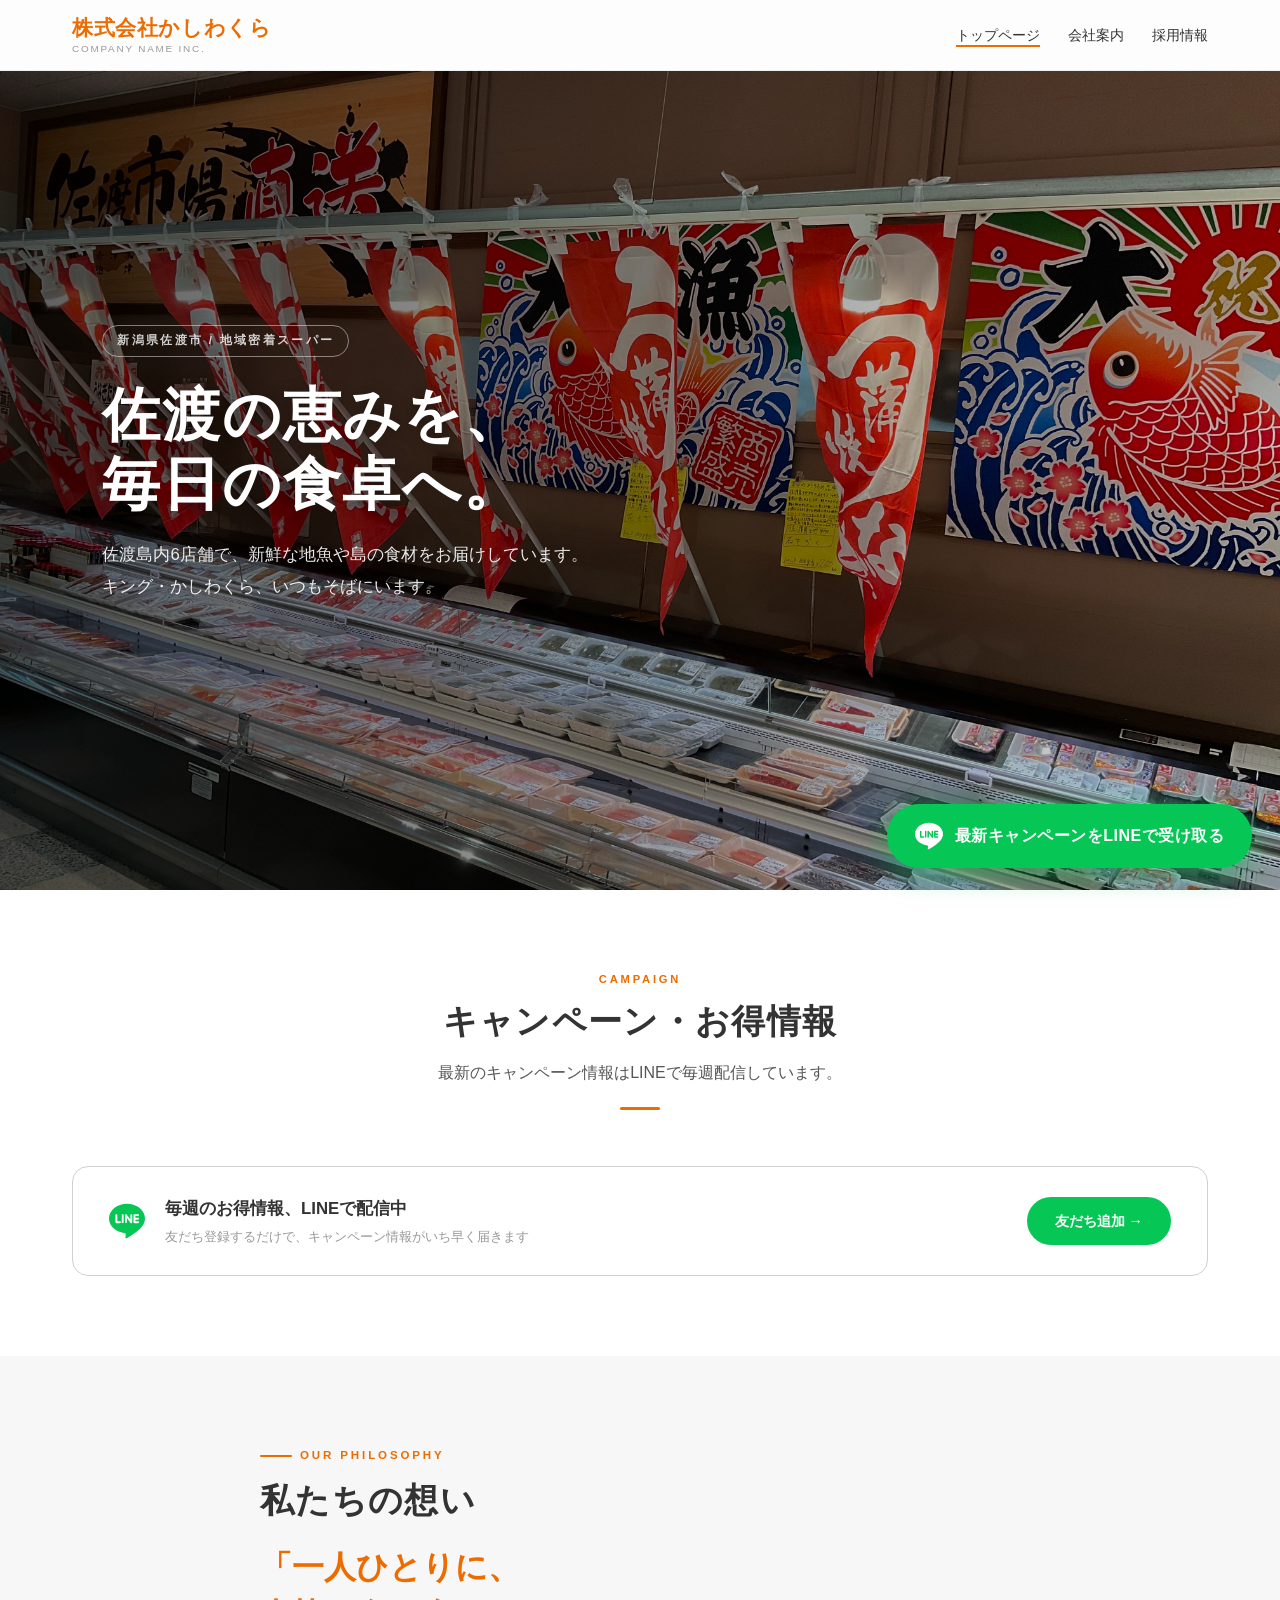
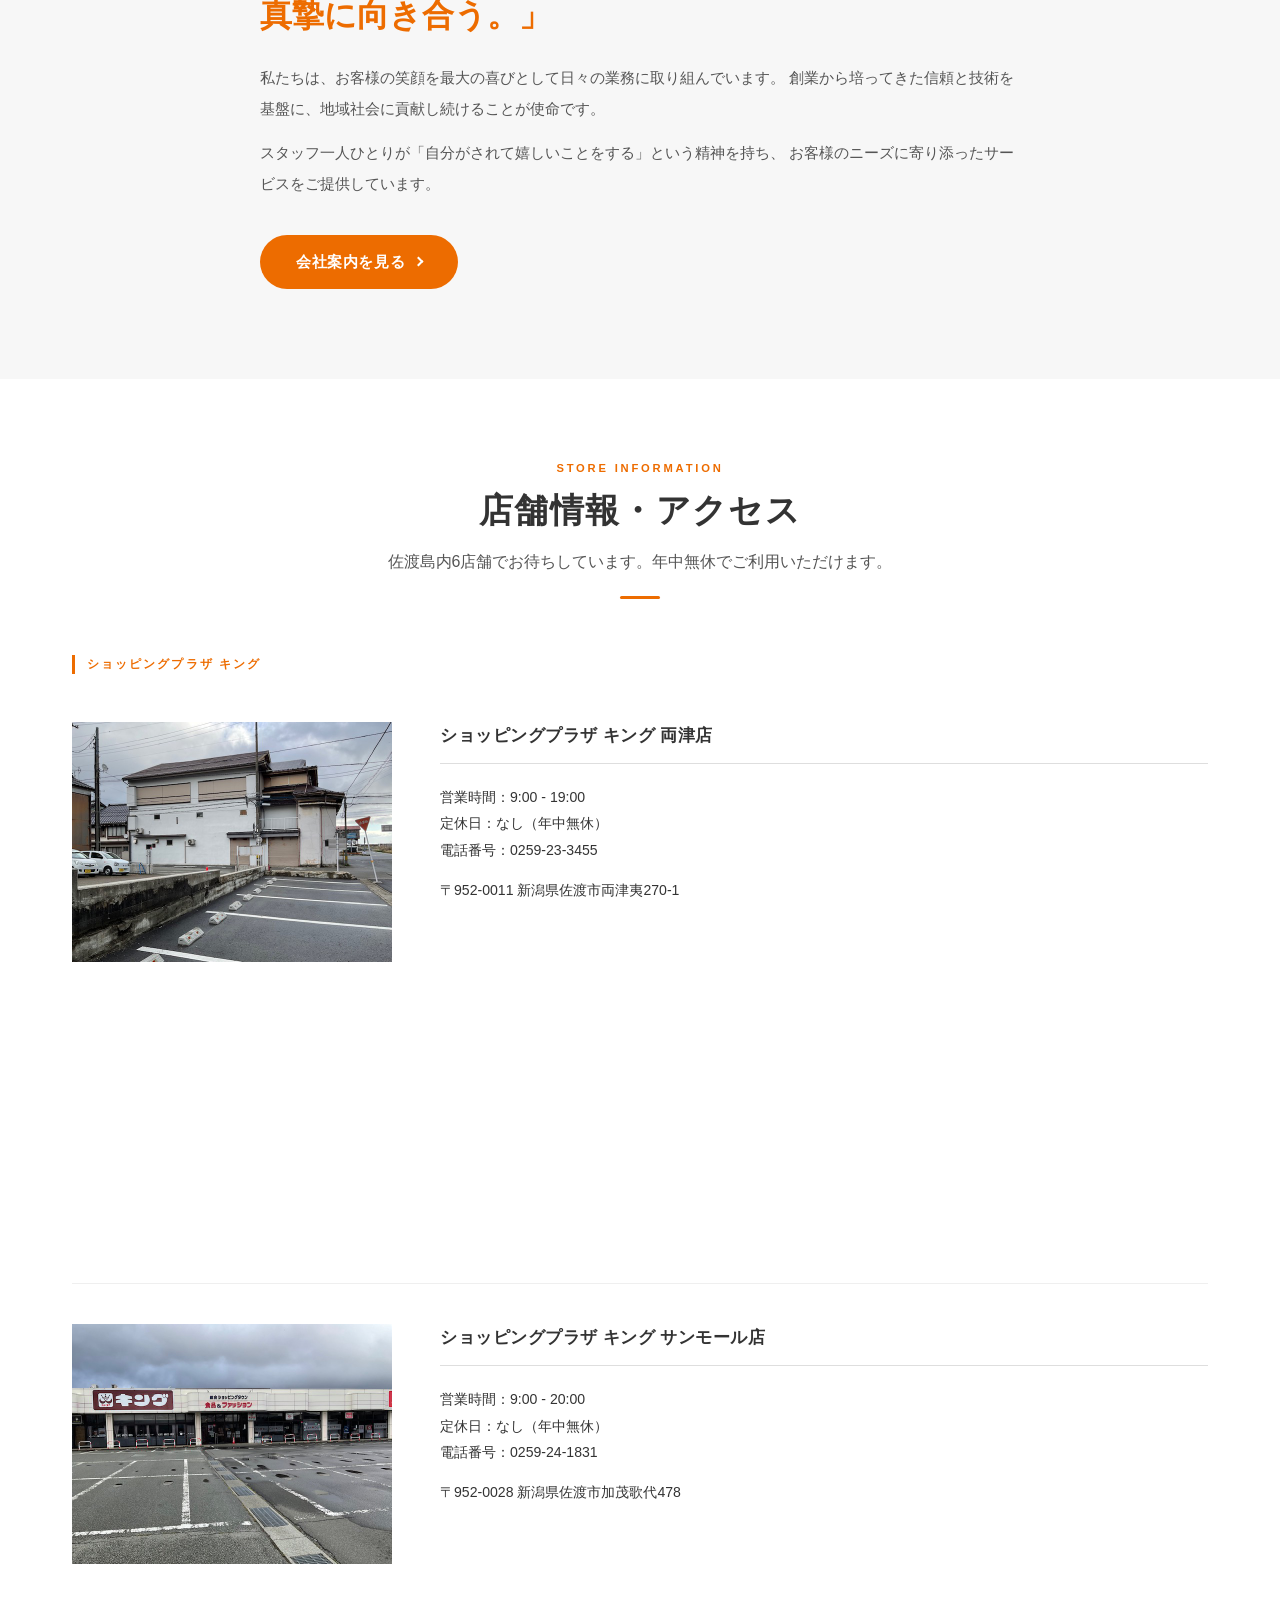
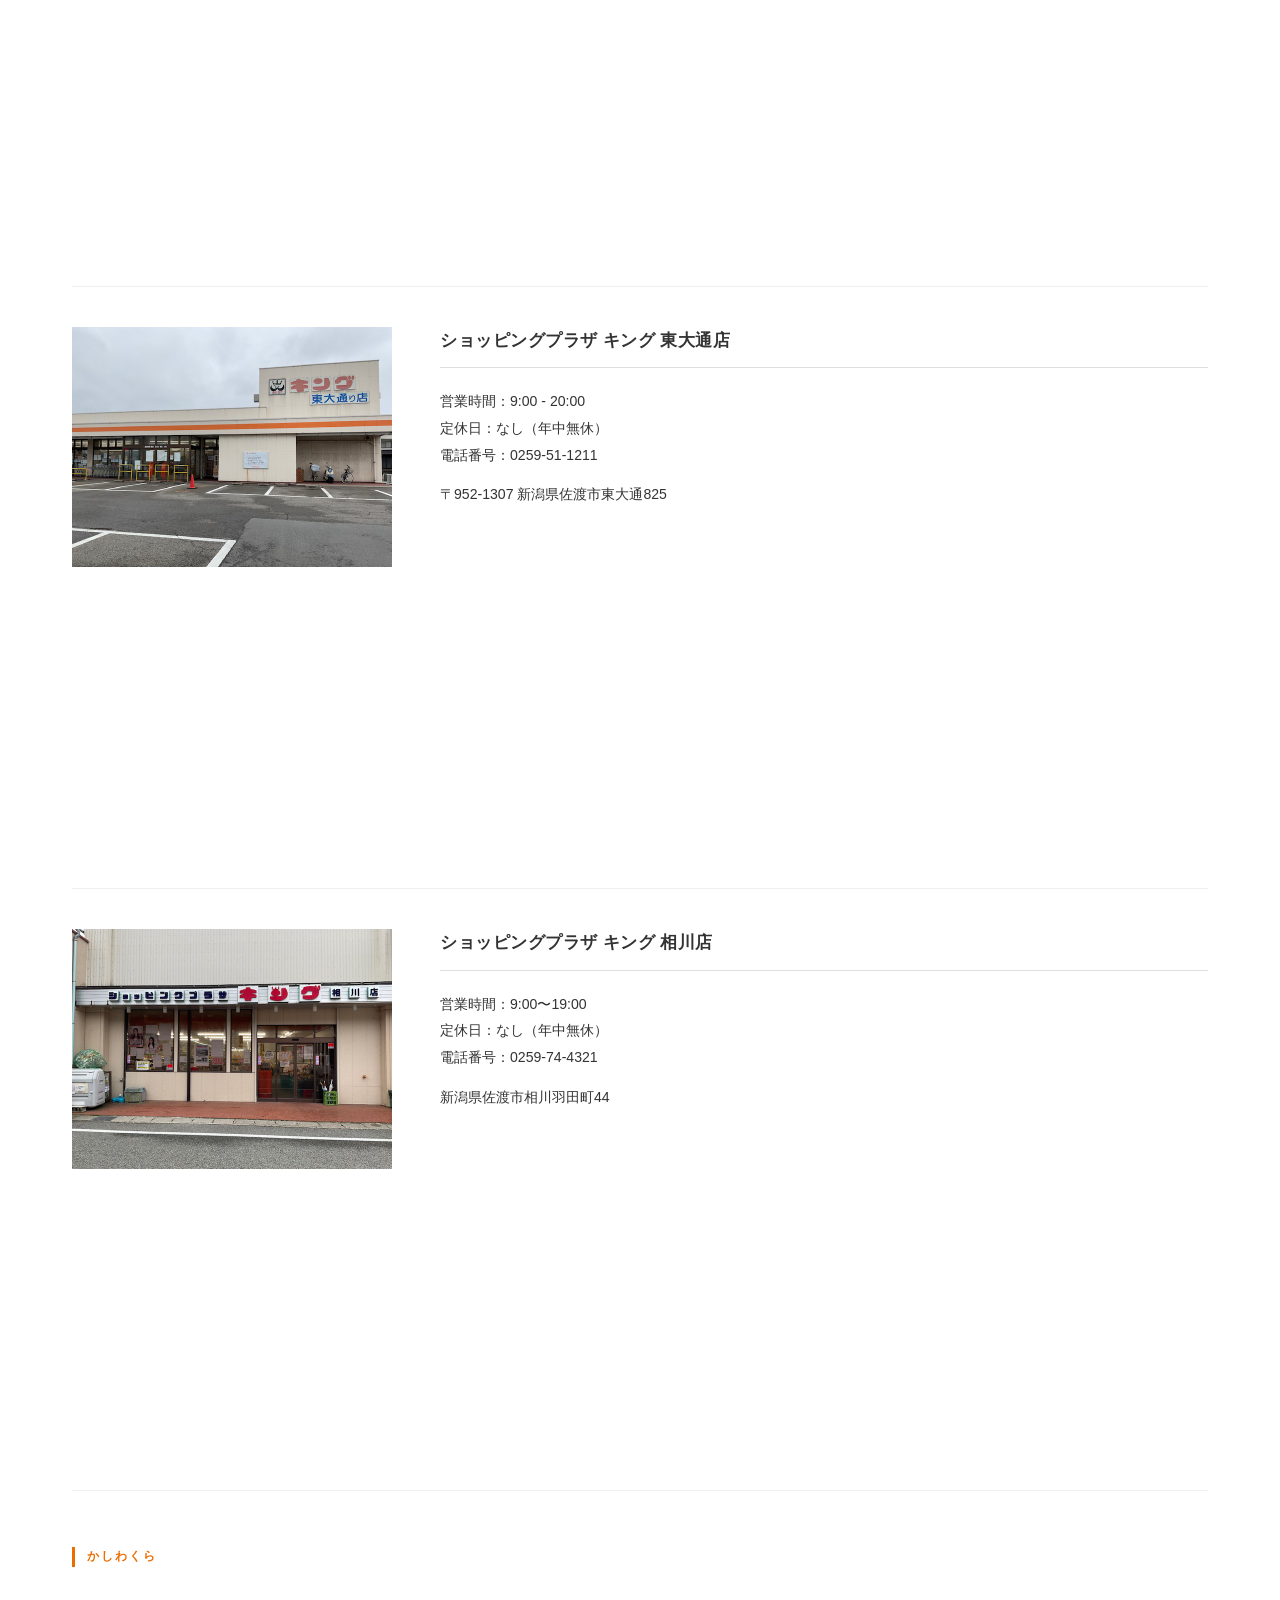
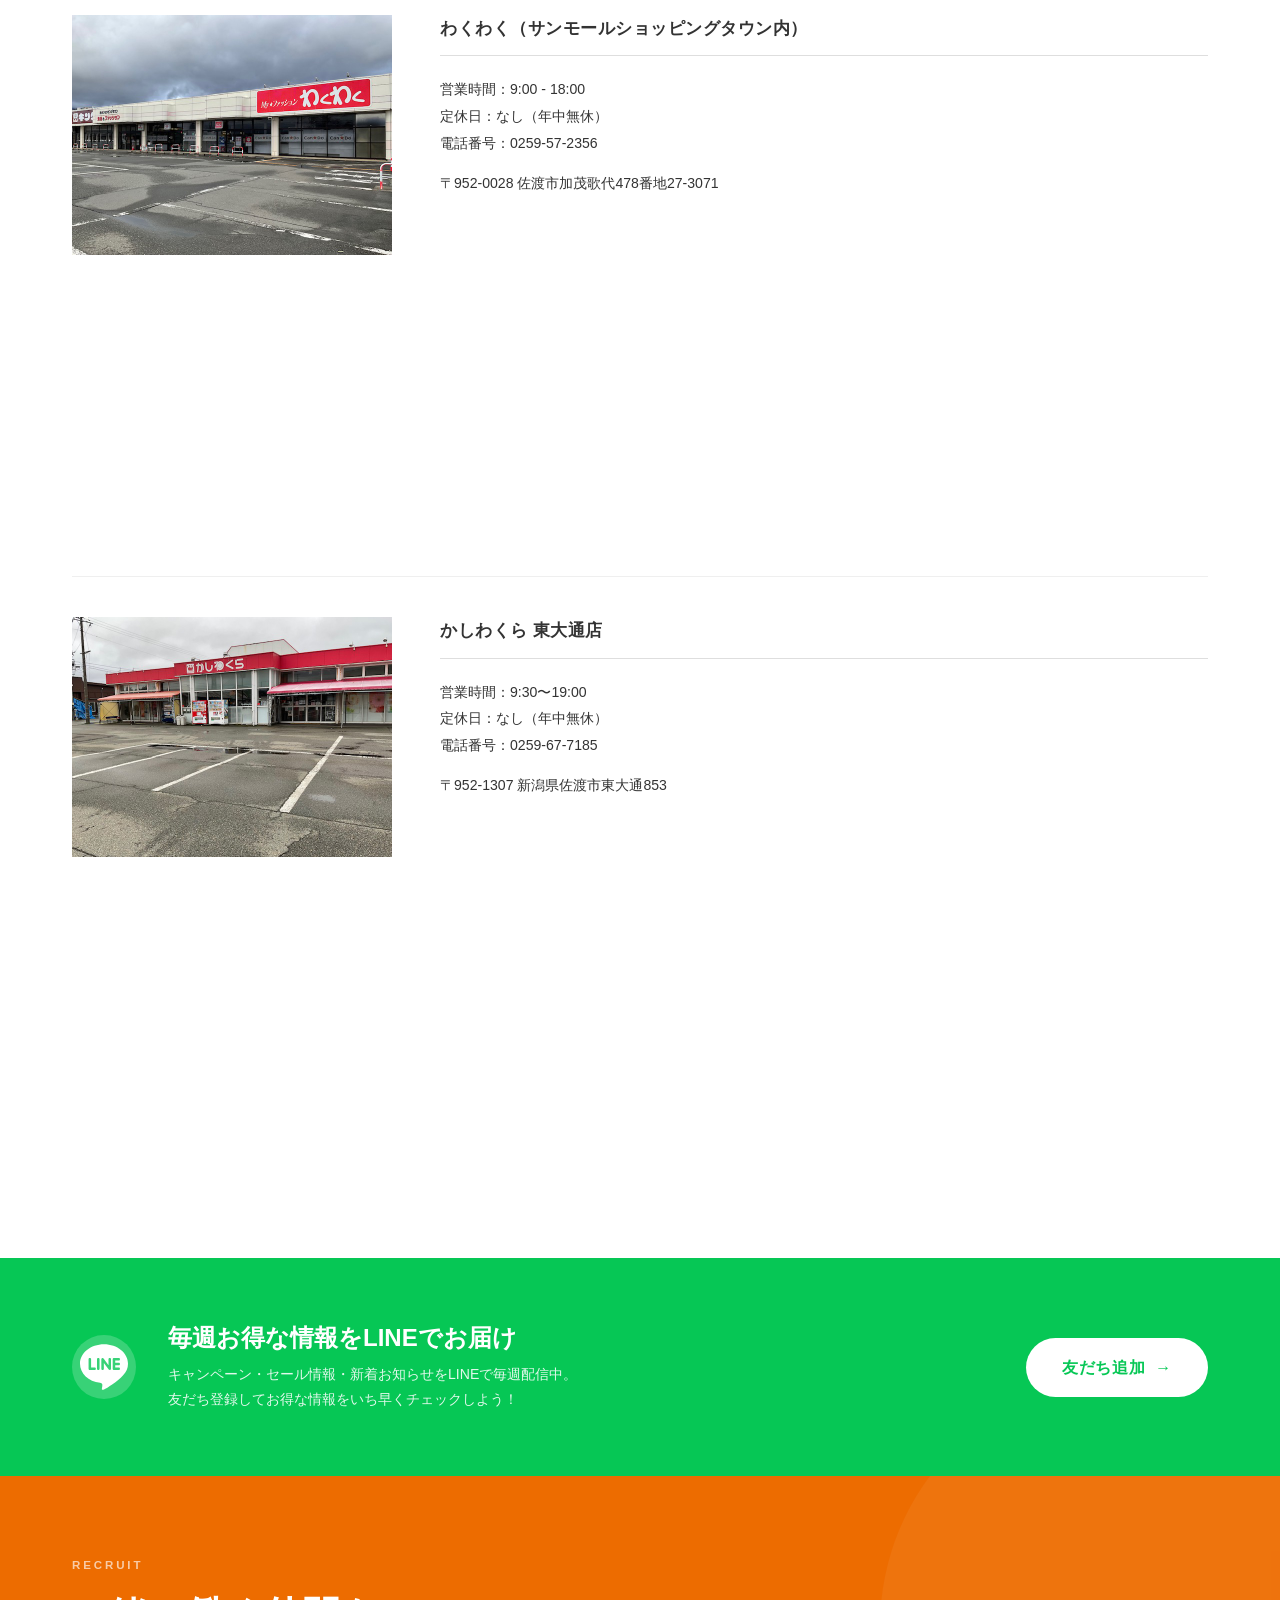
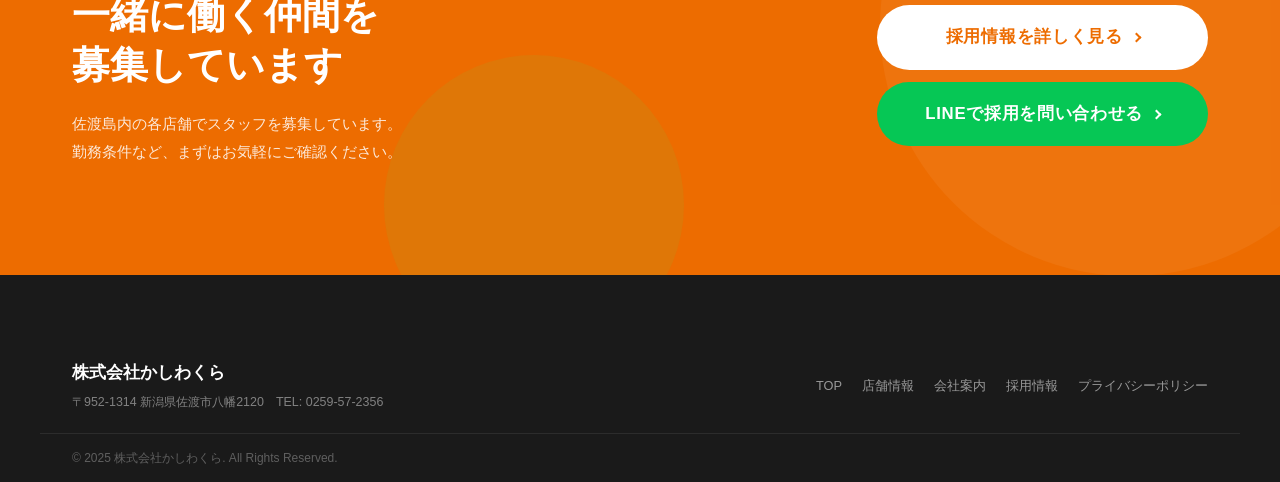
==== commit 3b26bafb: "Add files via upload" ====
--- a/index.html
+++ b/index.html
@@ -263,8 +263,7 @@
             <p>電話番号：<a href="tel:0259-23-3455">0259-23-3455</a></p>
           </div>
           <p class="store-row-address">〒952-0011 新潟県佐渡市両津夷270-1</p>
-          <a href="https://www.google.com/maps/search/?api=1&query=新潟県佐渡市両津夷270-1" target="_blank" rel="noopener"
-            class="store-map-btn">地図で確認 &nbsp;→</a>
+          <iframe src="https://www.google.com/maps/embed?pb=!1m18!1m12!1m3!1d3140.3413246456525!2d138.4314165119378!3d38.0857181940698!2m3!1f0!2f0!3f0!3m2!1i1024!2i768!4f13.1!3m3!1m2!1s0x5ff35cf4154b12bf%3A0x74cd7b6581b4cdb7!2z44K344On44OD44OU44Oz44Kw44OX44Op44K2IOOCreODs-OCsCDkuKHmtKXlupc!5e0!3m2!1sja!2sjp!4v1777226474066!5m2!1sja!2sjp" width="100%" height="300" style="border:0; border-radius:8px; margin-top:12px;" allowfullscreen="" loading="lazy" referrerpolicy="no-referrer-when-downgrade"></iframe>
         </div>
       </div>
 
@@ -282,8 +281,7 @@
             <p>電話番号：<a href="tel:0259-24-1831">0259-24-1831</a></p>
           </div>
           <p class="store-row-address">〒952-0028 新潟県佐渡市加茂歌代478</p>
-          <a href="https://www.google.com/maps/search/?api=1&query=新潟県佐渡市加茂歌代478" target="_blank" rel="noopener"
-            class="store-map-btn">地図で確認 &nbsp;→</a>
+          <iframe src="https://www.google.com/maps/embed?pb=!1m18!1m12!1m3!1d3140.495729207962!2d138.4161030119377!3d38.0821233942782!2m3!1f0!2f0!3f0!3m2!1i1024!2i768!4f13.1!3m3!1m2!1s0x5ff35cfc6357e88d%3A0xe58d1a82e39d1451!2z44K344On44OD44OU44Oz44Kw44OX44Op44K2IOOCreODs-OCsCDkvZDmuKHjgrXjg7Pjg6Ljg7zjg6vjgr_jgqbjg7Plupc!5e0!3m2!1sja!2sjp!4v1777226437353!5m2!1sja!2sjp" width="100%" height="300" style="border:0; border-radius:8px; margin-top:12px;" allowfullscreen="" loading="lazy" referrerpolicy="no-referrer-when-downgrade"></iframe>
         </div>
       </div>
 
@@ -301,8 +299,7 @@
             <p>電話番号：<a href="tel:0259-51-1211">0259-51-1211</a></p>
           </div>
           <p class="store-row-address">〒952-1307 新潟県佐渡市東大通825</p>
-          <a href="https://www.google.com/maps/search/?api=1&query=新潟県佐渡市東大通825" target="_blank" rel="noopener"
-            class="store-map-btn">地図で確認 &nbsp;→</a>
+          <iframe src="https://www.google.com/maps/embed?pb=!1m18!1m12!1m3!1d3143.811261324573!2d138.32908641193484!3d38.0048625987549!2m3!1f0!2f0!3f0!3m2!1i1024!2i768!4f13.1!3m3!1m2!1s0x5ff366aa07e21963%3A0xb6a07ad839750c68!2z44K344On44OD44OU44Oz44Kw44OX44Op44K2IOOCreODs-OCsCDmnbHlpKfpgJrlupc!5e0!3m2!1sja!2sjp!4v1777226533736!5m2!1sja!2sjp" width="100%" height="300" style="border:0; border-radius:8px; margin-top:12px;" allowfullscreen="" loading="lazy" referrerpolicy="no-referrer-when-downgrade"></iframe>
         </div>
       </div>
 
@@ -320,8 +317,7 @@
             <p>電話番号：<a href="tel:0259-74-4321">0259-74-4321</a></p>
           </div>
           <p class="store-row-address">新潟県佐渡市相川羽田町44</p>
-          <a href="https://www.google.com/maps/search/?api=1&query=新潟県佐渡市相川羽田町44" target="_blank" rel="noopener"
-            class="store-map-btn">地図で確認 &nbsp;→</a>
+          <iframe src="https://www.google.com/maps/embed?pb=!1m18!1m12!1m3!1d3142.5841333506733!2d138.2375330119359!3d38.03347349709785!2m3!1f0!2f0!3f0!3m2!1i1024!2i768!4f13.1!3m3!1m2!1s0x5ff3658ae026edef%3A0x80258f9b47d43a4c!2z44K344On44OD44OU44Oz44Kw44OX44Op44K2IOOCreODs-OCsCDnm7jlt53lupc!5e0!3m2!1sja!2sjp!4v1777226558490!5m2!1sja!2sjp" width="100%" height="300" style="border:0; border-radius:8px; margin-top:12px;" allowfullscreen="" loading="lazy" referrerpolicy="no-referrer-when-downgrade"></iframe>
         </div>
       </div>
 
@@ -342,7 +338,7 @@
           <p>電話番号：<a href="tel:0259-57-2356">0259-57-2356</a></p>
         </div>
         <p class="store-row-address">〒952-0028 佐渡市加茂歌代478番地27-3071</p>
-        <a href="https://www.google.com/maps/search/?api=1&query=佐渡市加茂歌代478" target="_blank" rel="noopener" class="store-map-btn">地図で確認 &nbsp;→</a>
+        <iframe src="https://www.google.com/maps/embed?pb=!1m18!1m12!1m3!1d3140.4983577754756!2d138.41606001193762!3d38.082062194281704!2m3!1f0!2f0!3f0!3m2!1i1024!2i768!4f13.1!3m3!1m2!1s0x5ff35d0019b8c98f%3A0xd9a3cc9d667152e6!2z44K144Oz44Oi44O844Or4piA77iO44K_44Km44Oz!5e0!3m2!1sja!2sjp!4v1777226588130!5m2!1sja!2sjp" width="100%" height="300" style="border:0; border-radius:8px; margin-top:12px;" allowfullscreen="" loading="lazy" referrerpolicy="no-referrer-when-downgrade"></iframe>
         </div>
       </div>
 
@@ -360,8 +356,7 @@
             <p>電話番号：<a href="tel:0259-67-7185">0259-67-7185</a></p>
           </div>
           <p class="store-row-address">〒952-1307 新潟県佐渡市東大通853</p>
-          <a href="https://www.google.com/maps/search/?api=1&query=新潟県佐渡市東大通853" target="_blank" rel="noopener"
-            class="store-map-btn">地図で確認 &nbsp;→</a>
+          <iframe src="https://www.google.com/maps/embed?pb=!1m18!1m12!1m3!1d3143.862648155911!2d138.32906216193493!3d38.003664098824245!2m3!1f0!2f0!3f0!3m2!1i1024!2i768!4f13.1!3m3!1m2!1s0x5ff36401b5d0c0c7%3A0x5673f6a915f7a0c0!2z44GL44GX44KP44GP44KJIOS9kOWSjOeUsOadseWkp-mAmuW6lw!5e0!3m2!1sja!2sjp!4v1777226614958!5m2!1sja!2sjp" width="100%" height="300" style="border:0; border-radius:8px; margin-top:12px;" allowfullscreen="" loading="lazy" referrerpolicy="no-referrer-when-downgrade"></iframe>
         </div>
       </div>
 
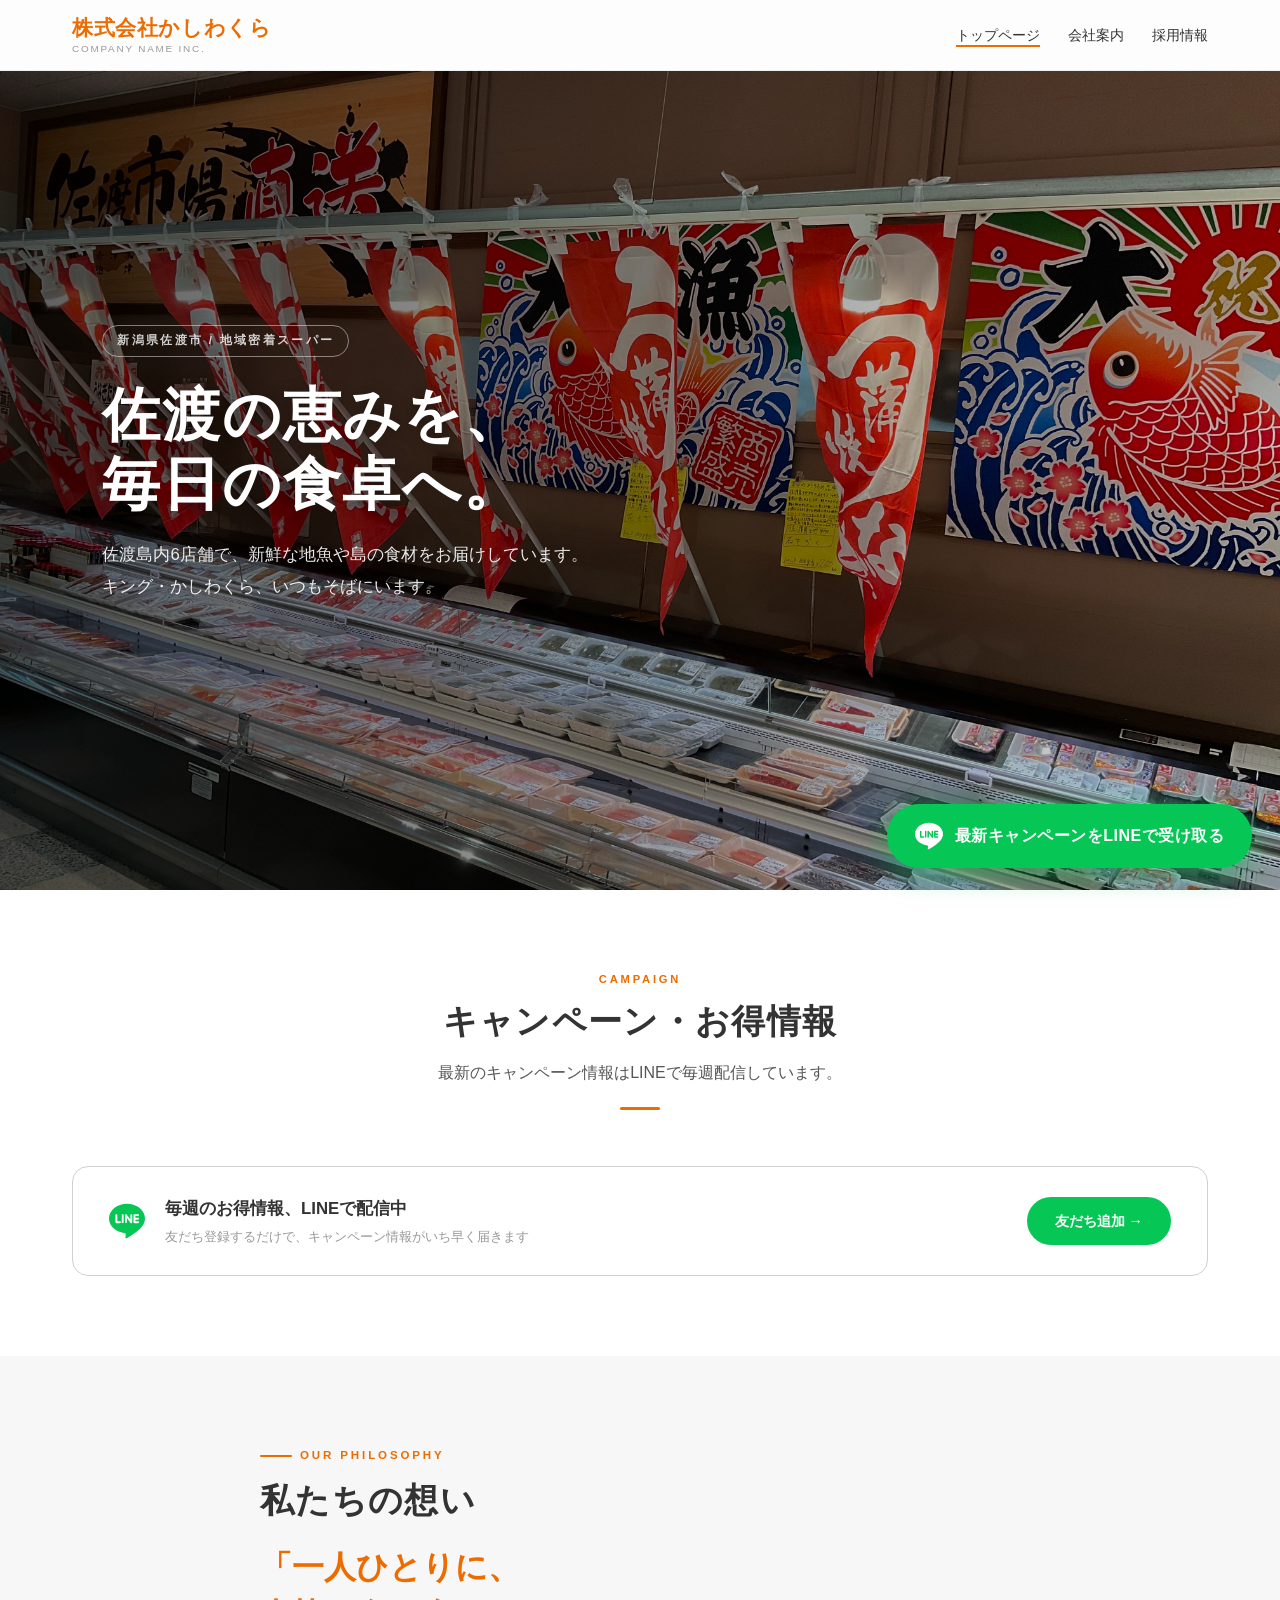
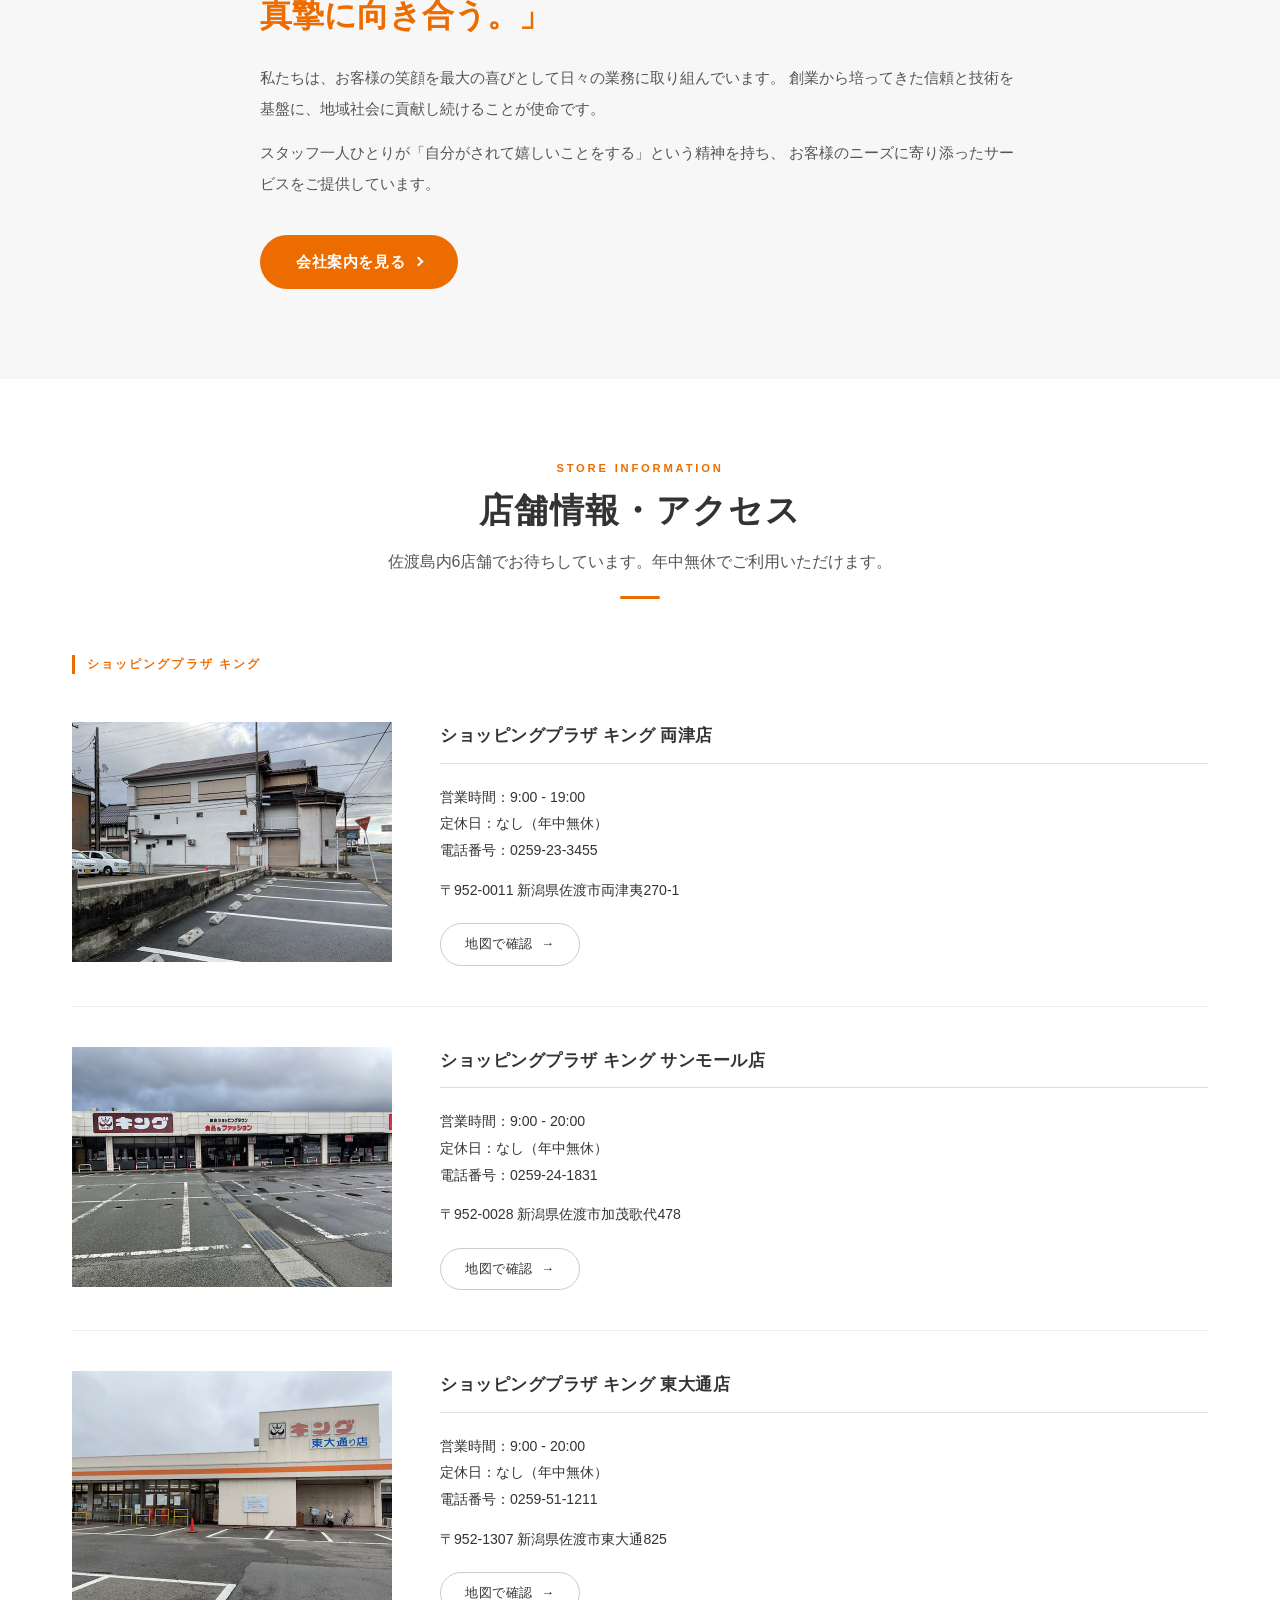
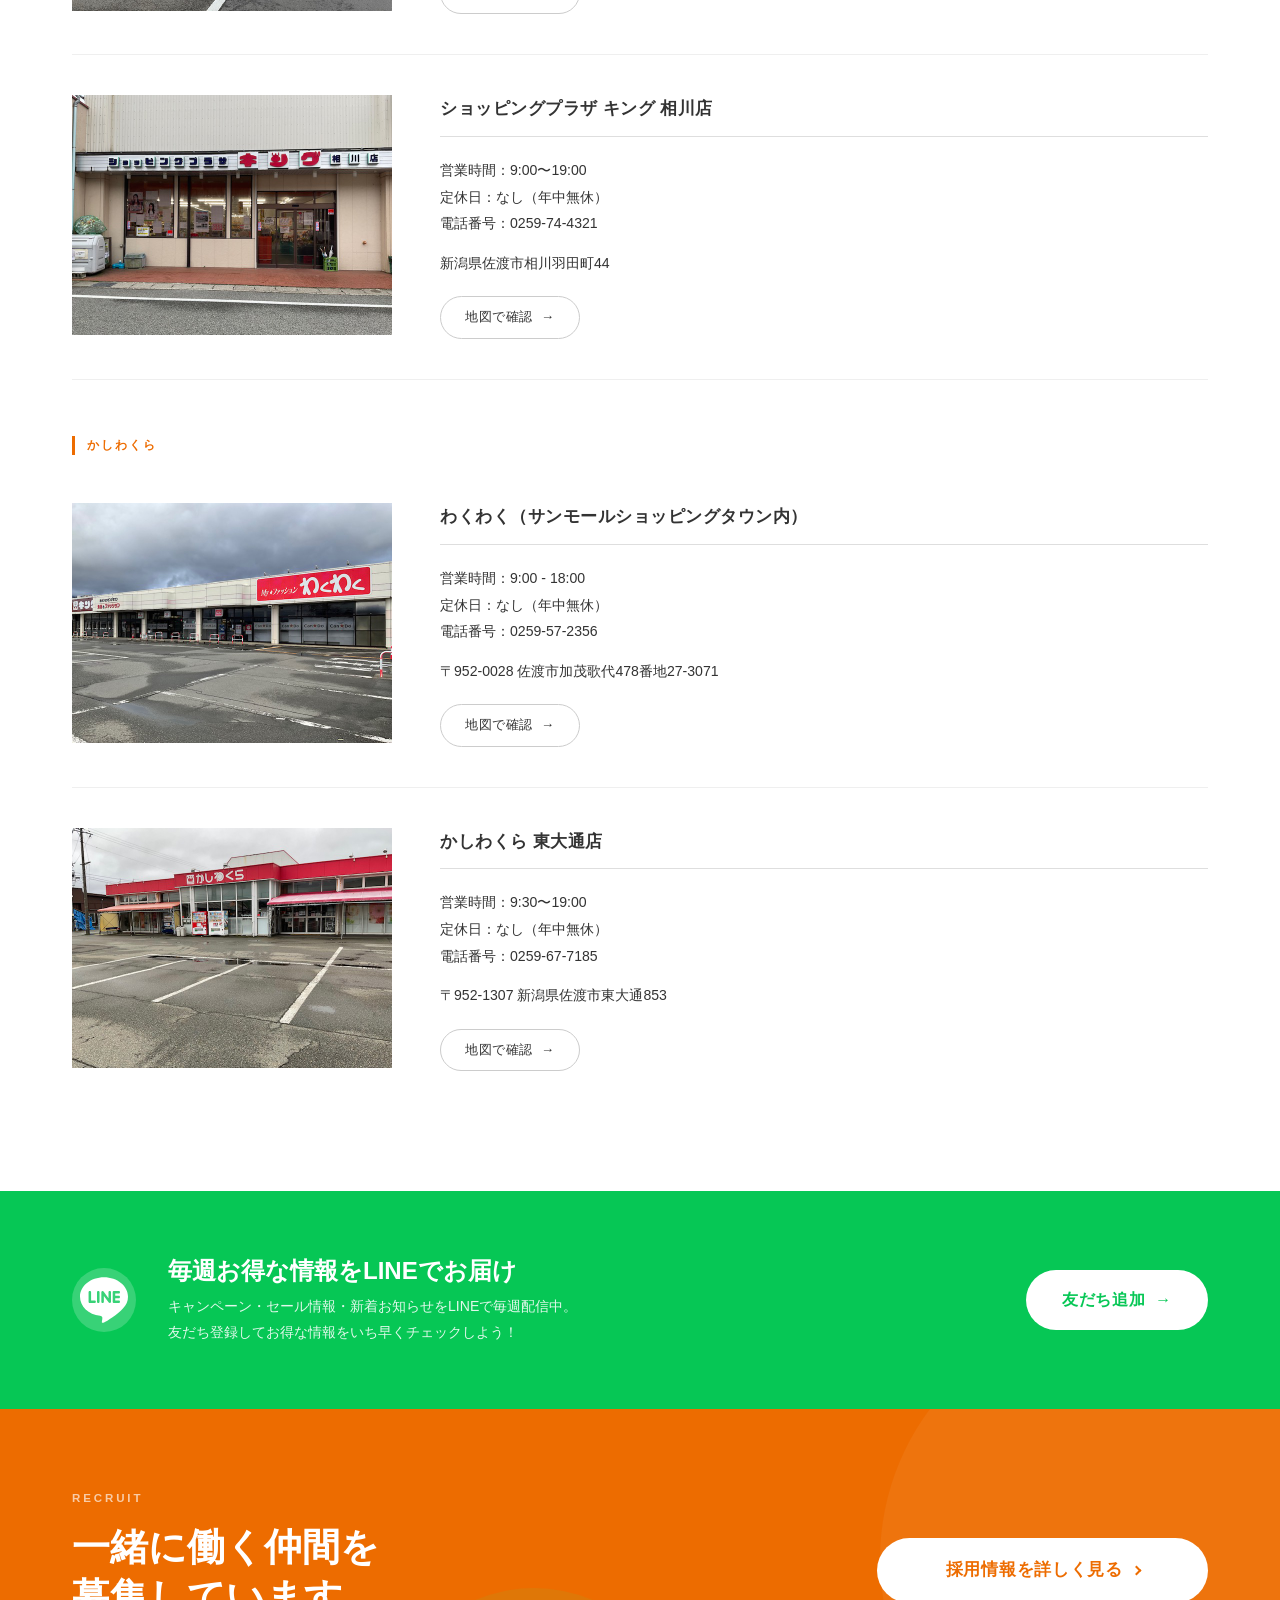
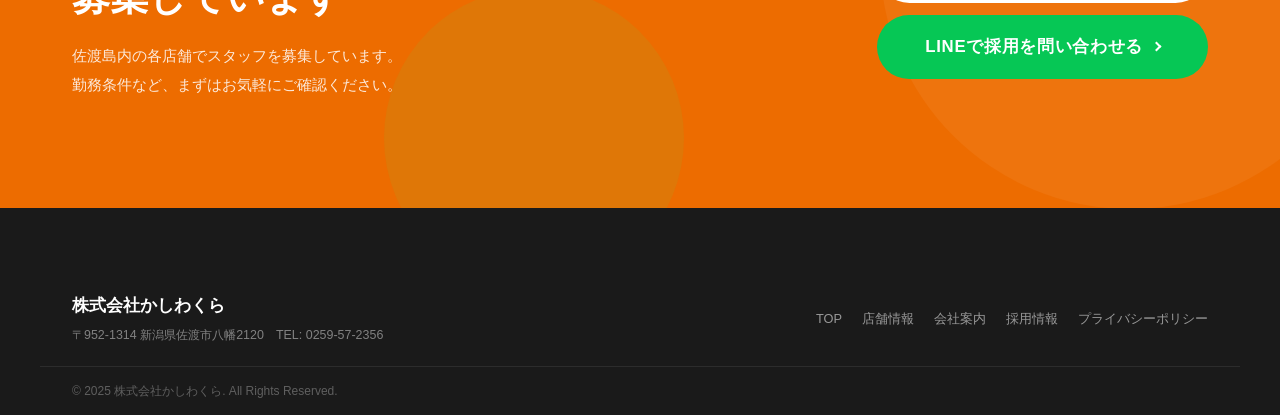
==== commit 66e8d1a3: "Add files via upload" ====
--- a/index.html
+++ b/index.html
@@ -263,7 +263,7 @@
             <p>電話番号：<a href="tel:0259-23-3455">0259-23-3455</a></p>
           </div>
           <p class="store-row-address">〒952-0011 新潟県佐渡市両津夷270-1</p>
-          <iframe src="https://www.google.com/maps/embed?pb=!1m18!1m12!1m3!1d3140.3413246456525!2d138.4314165119378!3d38.0857181940698!2m3!1f0!2f0!3f0!3m2!1i1024!2i768!4f13.1!3m3!1m2!1s0x5ff35cf4154b12bf%3A0x74cd7b6581b4cdb7!2z44K344On44OD44OU44Oz44Kw44OX44Op44K2IOOCreODs-OCsCDkuKHmtKXlupc!5e0!3m2!1sja!2sjp!4v1777226474066!5m2!1sja!2sjp" width="100%" height="300" style="border:0; border-radius:8px; margin-top:12px;" allowfullscreen="" loading="lazy" referrerpolicy="no-referrer-when-downgrade"></iframe>
+          <a href="https://maps.app.goo.gl/G81DFxysVyiGeZX76" target="_blank" rel="noopener" class="store-map-btn">地図で確認 &nbsp;→</a>
         </div>
       </div>
 
@@ -281,7 +281,7 @@
             <p>電話番号：<a href="tel:0259-24-1831">0259-24-1831</a></p>
           </div>
           <p class="store-row-address">〒952-0028 新潟県佐渡市加茂歌代478</p>
-          <iframe src="https://www.google.com/maps/embed?pb=!1m18!1m12!1m3!1d3140.495729207962!2d138.4161030119377!3d38.0821233942782!2m3!1f0!2f0!3f0!3m2!1i1024!2i768!4f13.1!3m3!1m2!1s0x5ff35cfc6357e88d%3A0xe58d1a82e39d1451!2z44K344On44OD44OU44Oz44Kw44OX44Op44K2IOOCreODs-OCsCDkvZDmuKHjgrXjg7Pjg6Ljg7zjg6vjgr_jgqbjg7Plupc!5e0!3m2!1sja!2sjp!4v1777226437353!5m2!1sja!2sjp" width="100%" height="300" style="border:0; border-radius:8px; margin-top:12px;" allowfullscreen="" loading="lazy" referrerpolicy="no-referrer-when-downgrade"></iframe>
+          <a href="https://maps.app.goo.gl/RQoY8j3jiVpRP7tx5" target="_blank" rel="noopener" class="store-map-btn">地図で確認 &nbsp;→</a>
         </div>
       </div>
 
@@ -299,7 +299,7 @@
             <p>電話番号：<a href="tel:0259-51-1211">0259-51-1211</a></p>
           </div>
           <p class="store-row-address">〒952-1307 新潟県佐渡市東大通825</p>
-          <iframe src="https://www.google.com/maps/embed?pb=!1m18!1m12!1m3!1d3143.811261324573!2d138.32908641193484!3d38.0048625987549!2m3!1f0!2f0!3f0!3m2!1i1024!2i768!4f13.1!3m3!1m2!1s0x5ff366aa07e21963%3A0xb6a07ad839750c68!2z44K344On44OD44OU44Oz44Kw44OX44Op44K2IOOCreODs-OCsCDmnbHlpKfpgJrlupc!5e0!3m2!1sja!2sjp!4v1777226533736!5m2!1sja!2sjp" width="100%" height="300" style="border:0; border-radius:8px; margin-top:12px;" allowfullscreen="" loading="lazy" referrerpolicy="no-referrer-when-downgrade"></iframe>
+          <a href="https://maps.app.goo.gl/yWpDpb5nWeJ8x7eq7" target="_blank" rel="noopener" class="store-map-btn">地図で確認 &nbsp;→</a>
         </div>
       </div>
 
@@ -317,7 +317,7 @@
             <p>電話番号：<a href="tel:0259-74-4321">0259-74-4321</a></p>
           </div>
           <p class="store-row-address">新潟県佐渡市相川羽田町44</p>
-          <iframe src="https://www.google.com/maps/embed?pb=!1m18!1m12!1m3!1d3142.5841333506733!2d138.2375330119359!3d38.03347349709785!2m3!1f0!2f0!3f0!3m2!1i1024!2i768!4f13.1!3m3!1m2!1s0x5ff3658ae026edef%3A0x80258f9b47d43a4c!2z44K344On44OD44OU44Oz44Kw44OX44Op44K2IOOCreODs-OCsCDnm7jlt53lupc!5e0!3m2!1sja!2sjp!4v1777226558490!5m2!1sja!2sjp" width="100%" height="300" style="border:0; border-radius:8px; margin-top:12px;" allowfullscreen="" loading="lazy" referrerpolicy="no-referrer-when-downgrade"></iframe>
+          <a href="https://maps.app.goo.gl/ihzSKD5M93jaPh9y9" target="_blank" rel="noopener" class="store-map-btn">地図で確認 &nbsp;→</a>
         </div>
       </div>
 
@@ -338,7 +338,7 @@
           <p>電話番号：<a href="tel:0259-57-2356">0259-57-2356</a></p>
         </div>
         <p class="store-row-address">〒952-0028 佐渡市加茂歌代478番地27-3071</p>
-        <iframe src="https://www.google.com/maps/embed?pb=!1m18!1m12!1m3!1d3140.4983577754756!2d138.41606001193762!3d38.082062194281704!2m3!1f0!2f0!3f0!3m2!1i1024!2i768!4f13.1!3m3!1m2!1s0x5ff35d0019b8c98f%3A0xd9a3cc9d667152e6!2z44K144Oz44Oi44O844Or4piA77iO44K_44Km44Oz!5e0!3m2!1sja!2sjp!4v1777226588130!5m2!1sja!2sjp" width="100%" height="300" style="border:0; border-radius:8px; margin-top:12px;" allowfullscreen="" loading="lazy" referrerpolicy="no-referrer-when-downgrade"></iframe>
+        <a href="https://maps.app.goo.gl/8mzLSCYp9z8UgskZ7" target="_blank" rel="noopener" class="store-map-btn">地図で確認 &nbsp;→</a>
         </div>
       </div>
 
@@ -356,7 +356,7 @@
             <p>電話番号：<a href="tel:0259-67-7185">0259-67-7185</a></p>
           </div>
           <p class="store-row-address">〒952-1307 新潟県佐渡市東大通853</p>
-          <iframe src="https://www.google.com/maps/embed?pb=!1m18!1m12!1m3!1d3143.862648155911!2d138.32906216193493!3d38.003664098824245!2m3!1f0!2f0!3f0!3m2!1i1024!2i768!4f13.1!3m3!1m2!1s0x5ff36401b5d0c0c7%3A0x5673f6a915f7a0c0!2z44GL44GX44KP44GP44KJIOS9kOWSjOeUsOadseWkp-mAmuW6lw!5e0!3m2!1sja!2sjp!4v1777226614958!5m2!1sja!2sjp" width="100%" height="300" style="border:0; border-radius:8px; margin-top:12px;" allowfullscreen="" loading="lazy" referrerpolicy="no-referrer-when-downgrade"></iframe>
+          <a href="https://maps.app.goo.gl/Uc54wkpYurYH1L3y5" target="_blank" rel="noopener" class="store-map-btn">地図で確認 &nbsp;→</a>
         </div>
       </div>
 
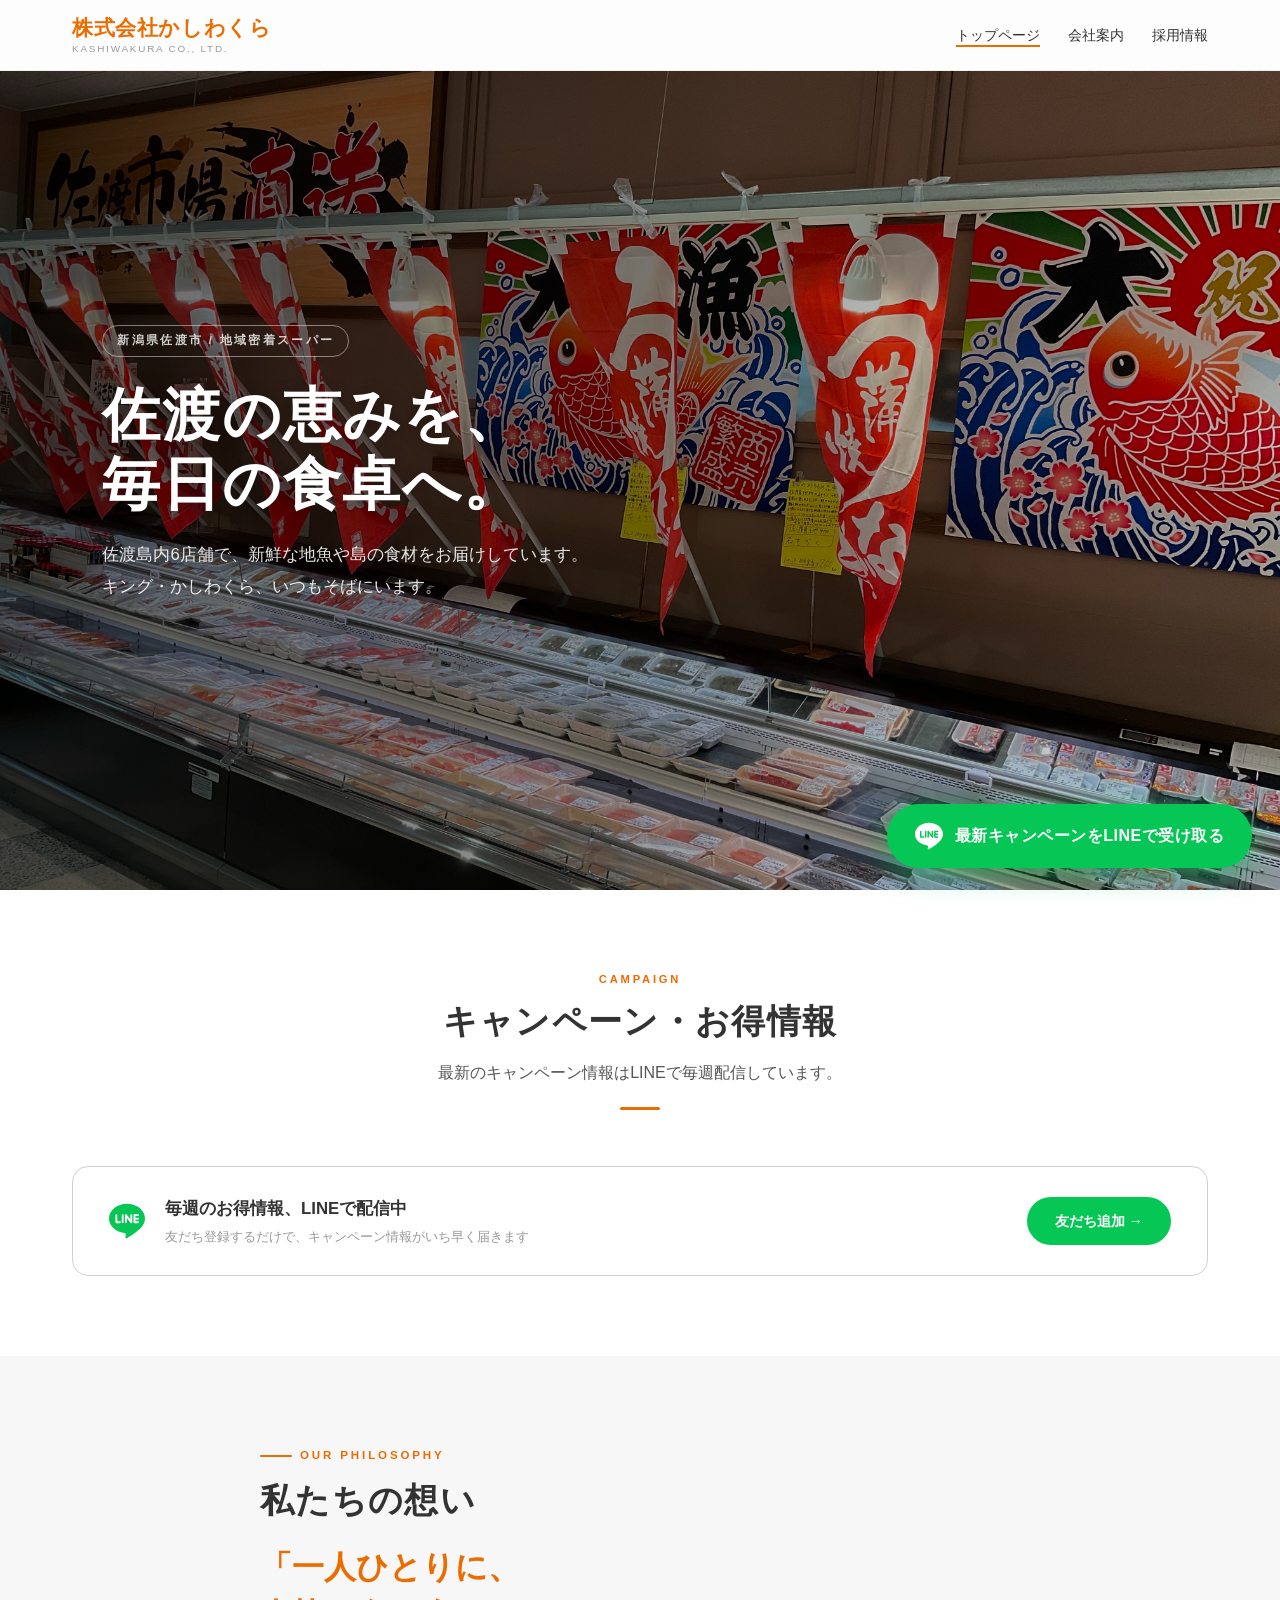
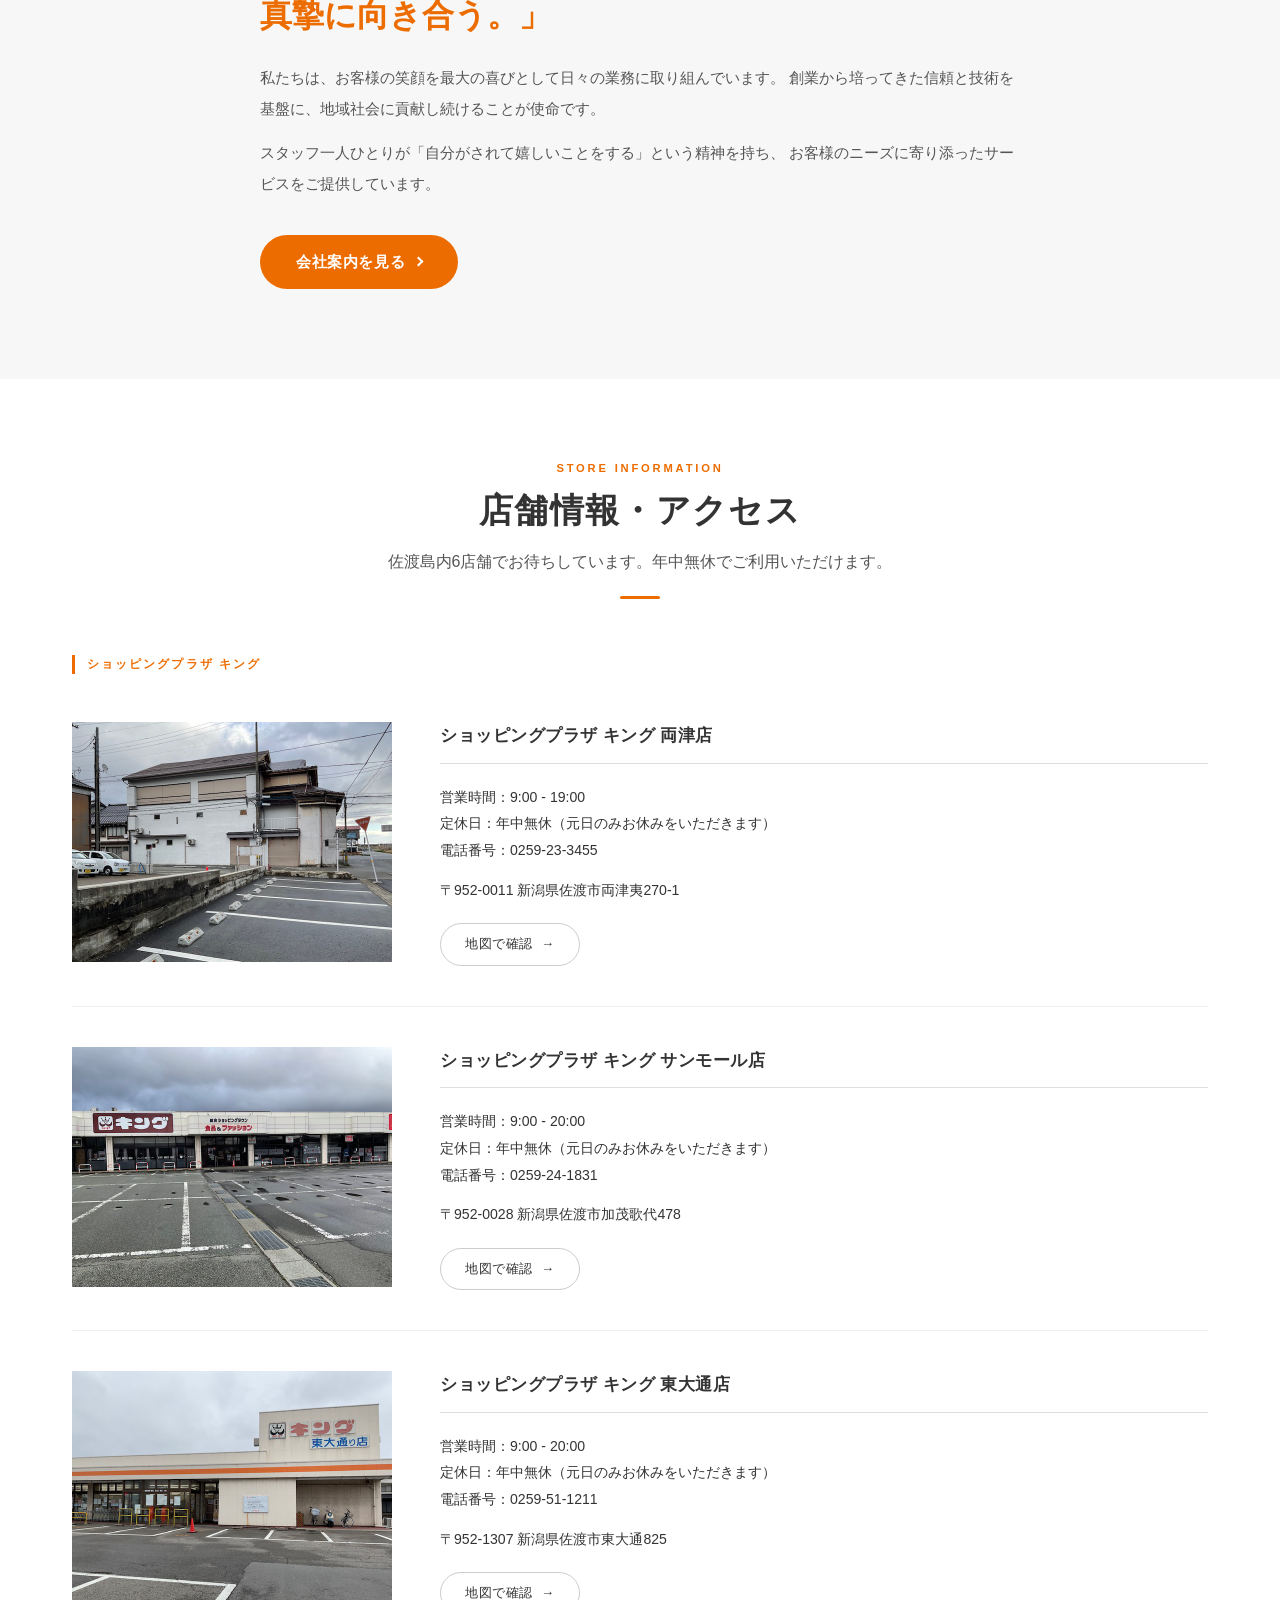
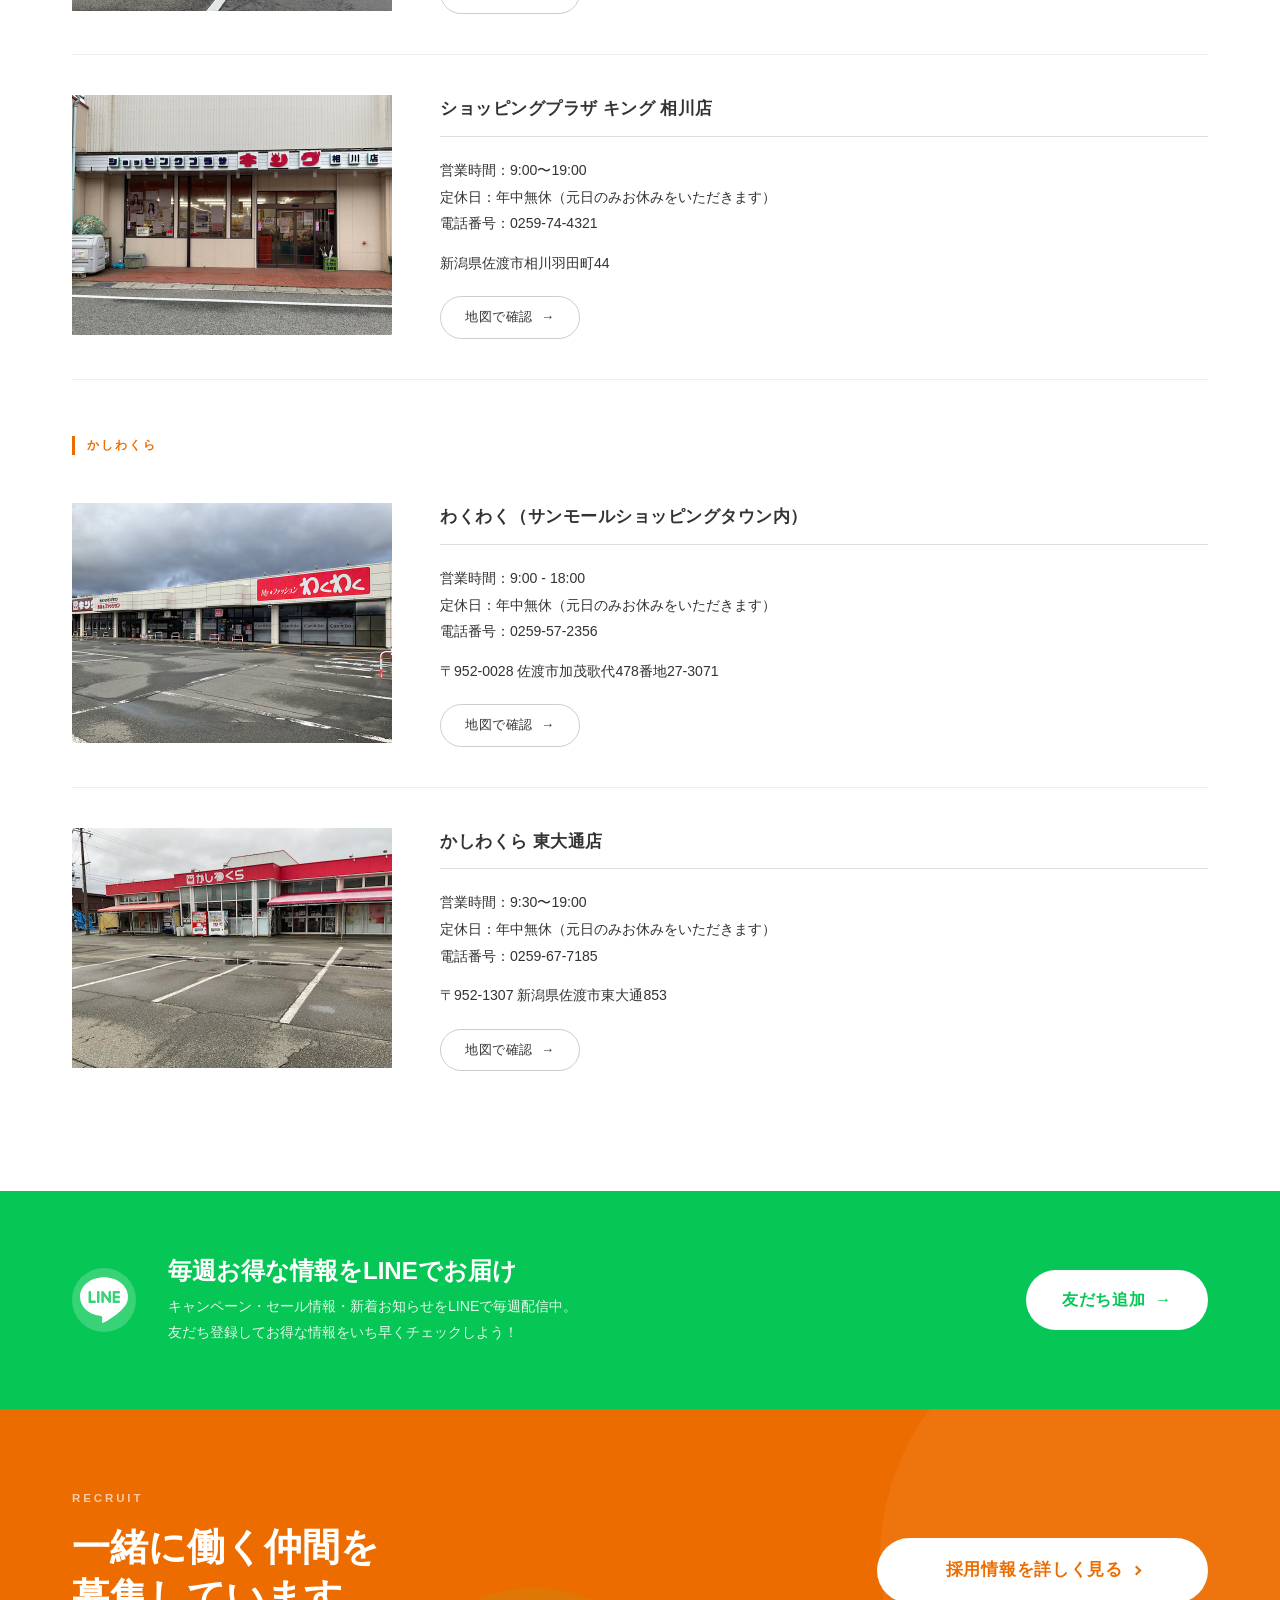
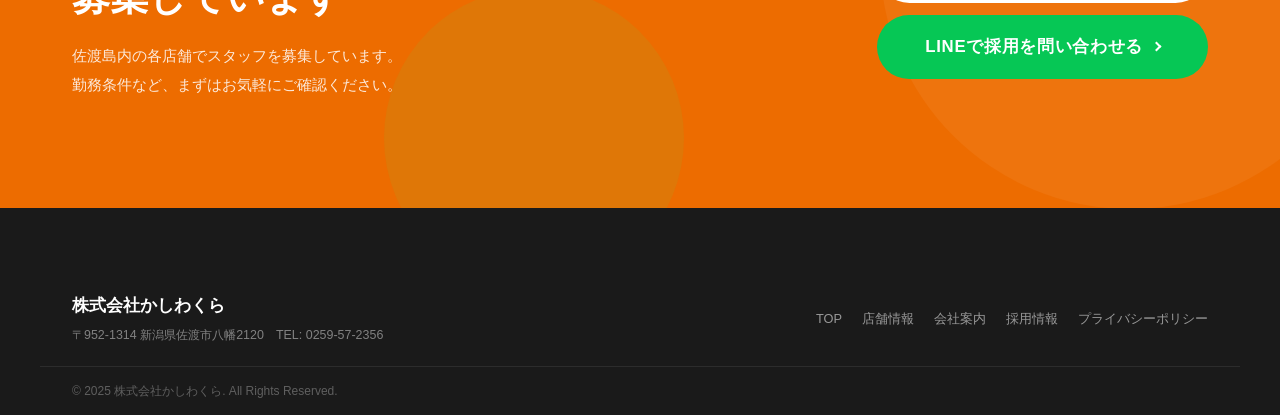
==== commit d1ac0d18: "Add files via upload" ====
--- a/index.html
+++ b/index.html
@@ -8,6 +8,7 @@
   ============================================ -->
   <meta charset="UTF-8" />
   <meta name="viewport" content="width=device-width, initial-scale=1.0" />
+  <meta name="google-site-verification" content="OOKLJU2k4Aq_baEXtOc6VMGPZ5fHNj_KAOV8OPyygAw" />
 
   <!-- ============================================
     SEO基本設定
@@ -125,7 +126,7 @@
     <div class="header-inner">
       <a href="index.html" class="logo">
         <span class="logo-main">株式会社かしわくら</span>
-        <span class="logo-sub">Company Name Inc.</span>
+        <span class="logo-sub">Kashiwakura Co., Ltd.</span>
       </a>
 
       <nav>
@@ -259,7 +260,7 @@
         <hr class="store-row-divider" />
         <div class="store-row-details">
           <p>営業時間：9:00 - 19:00</p>
-          <p>定休日：なし（年中無休）</p>
+          <p>定休日：年中無休（元日のみお休みをいただきます）</p>
             <p>電話番号：<a href="tel:0259-23-3455">0259-23-3455</a></p>
           </div>
           <p class="store-row-address">〒952-0011 新潟県佐渡市両津夷270-1</p>
@@ -277,7 +278,7 @@
         <hr class="store-row-divider" />
         <div class="store-row-details">
           <p>営業時間：9:00 - 20:00</p>
-          <p>定休日：なし（年中無休）</p>
+          <p>定休日：年中無休（元日のみお休みをいただきます）</p>
             <p>電話番号：<a href="tel:0259-24-1831">0259-24-1831</a></p>
           </div>
           <p class="store-row-address">〒952-0028 新潟県佐渡市加茂歌代478</p>
@@ -295,7 +296,7 @@
         <hr class="store-row-divider" />
         <div class="store-row-details">
           <p>営業時間：9:00 - 20:00</p>
-          <p>定休日：なし（年中無休）</p>
+          <p>定休日：年中無休（元日のみお休みをいただきます）</p>
             <p>電話番号：<a href="tel:0259-51-1211">0259-51-1211</a></p>
           </div>
           <p class="store-row-address">〒952-1307 新潟県佐渡市東大通825</p>
@@ -313,7 +314,7 @@
           <hr class="store-row-divider" />
           <div class="store-row-details">
             <p>営業時間：9:00〜19:00</p>
-            <p>定休日：なし（年中無休）</p>
+            <p>定休日：年中無休（元日のみお休みをいただきます）</p>
             <p>電話番号：<a href="tel:0259-74-4321">0259-74-4321</a></p>
           </div>
           <p class="store-row-address">新潟県佐渡市相川羽田町44</p>
@@ -334,7 +335,7 @@
         <hr class="store-row-divider" />
         <div class="store-row-details">
           <p>営業時間：9:00 - 18:00</p>
-          <p>定休日：なし（年中無休）</p>
+          <p>定休日：年中無休（元日のみお休みをいただきます）</p>
           <p>電話番号：<a href="tel:0259-57-2356">0259-57-2356</a></p>
         </div>
         <p class="store-row-address">〒952-0028 佐渡市加茂歌代478番地27-3071</p>
@@ -352,7 +353,7 @@
           <hr class="store-row-divider" />
           <div class="store-row-details">
             <p>営業時間：9:30〜19:00</p>
-            <p>定休日：なし（年中無休）</p>
+            <p>定休日：年中無休（元日のみお休みをいただきます）</p>
             <p>電話番号：<a href="tel:0259-67-7185">0259-67-7185</a></p>
           </div>
           <p class="store-row-address">〒952-1307 新潟県佐渡市東大通853</p>
